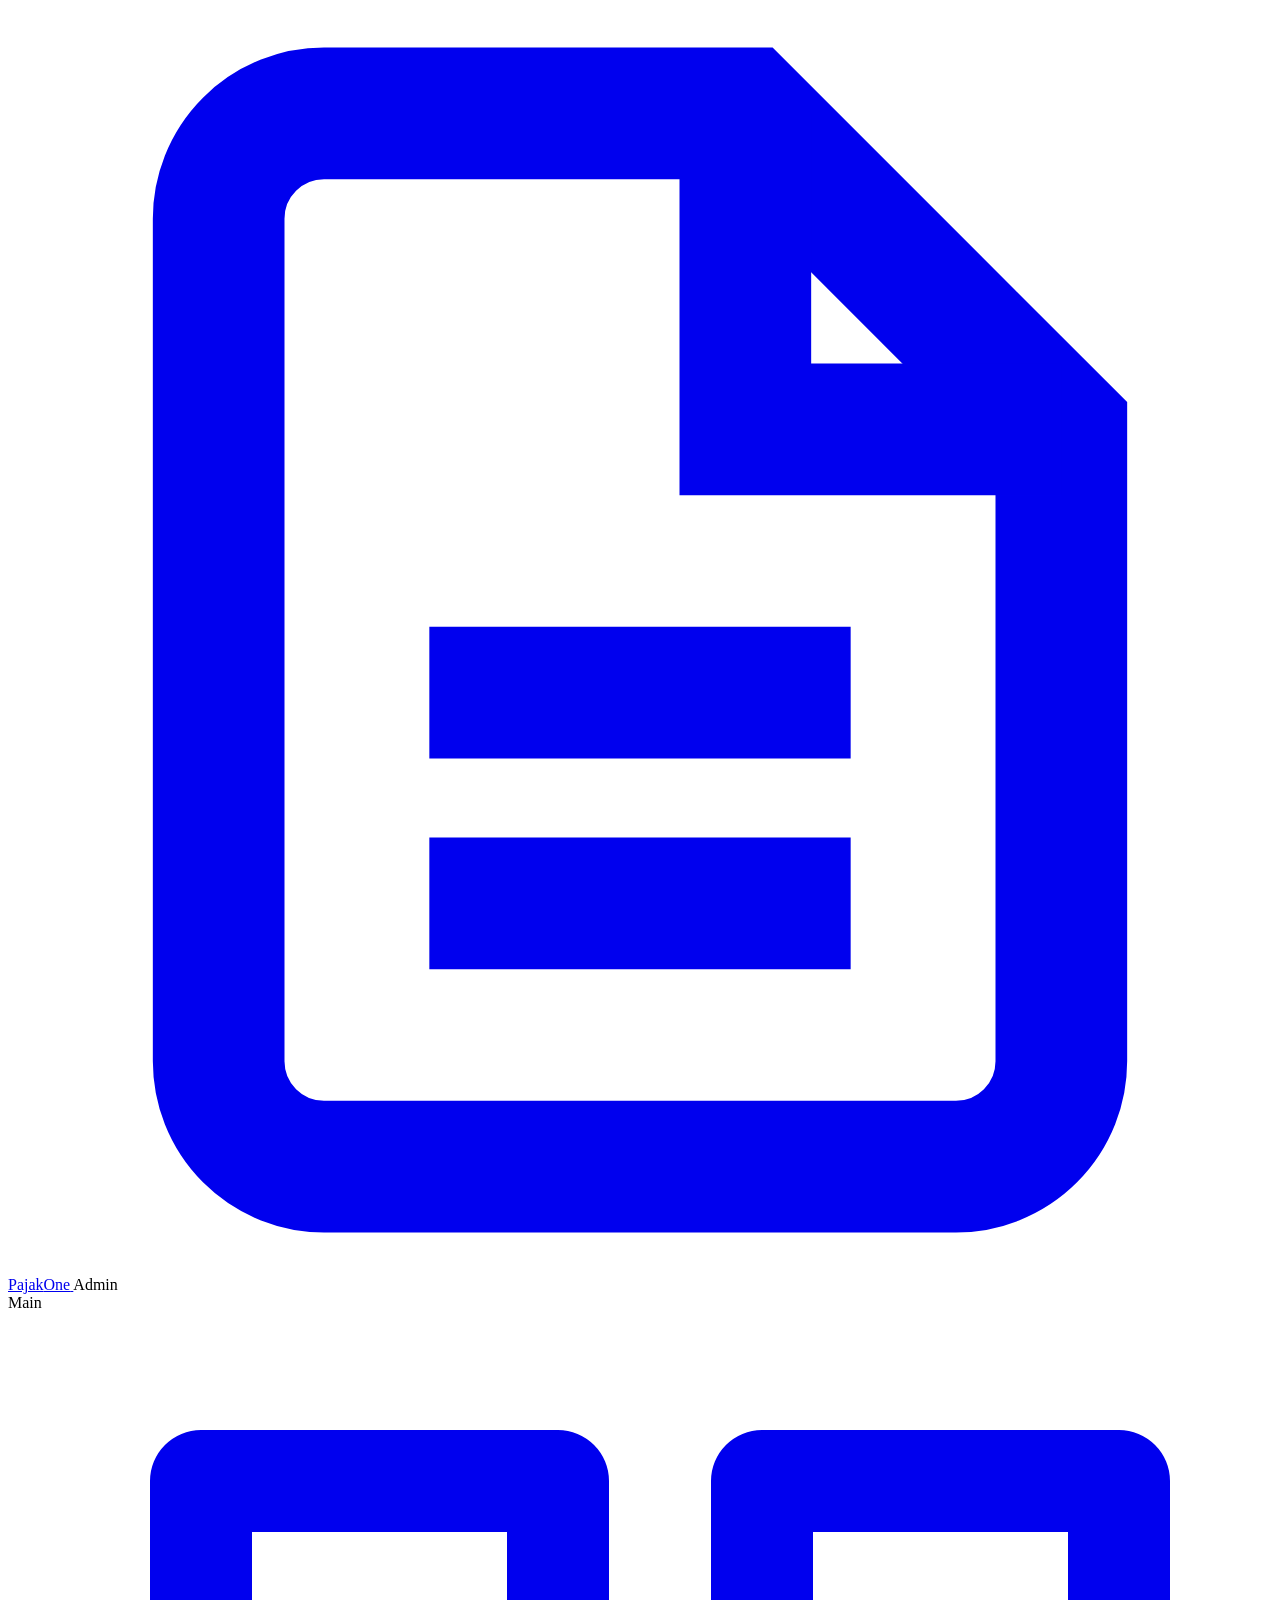
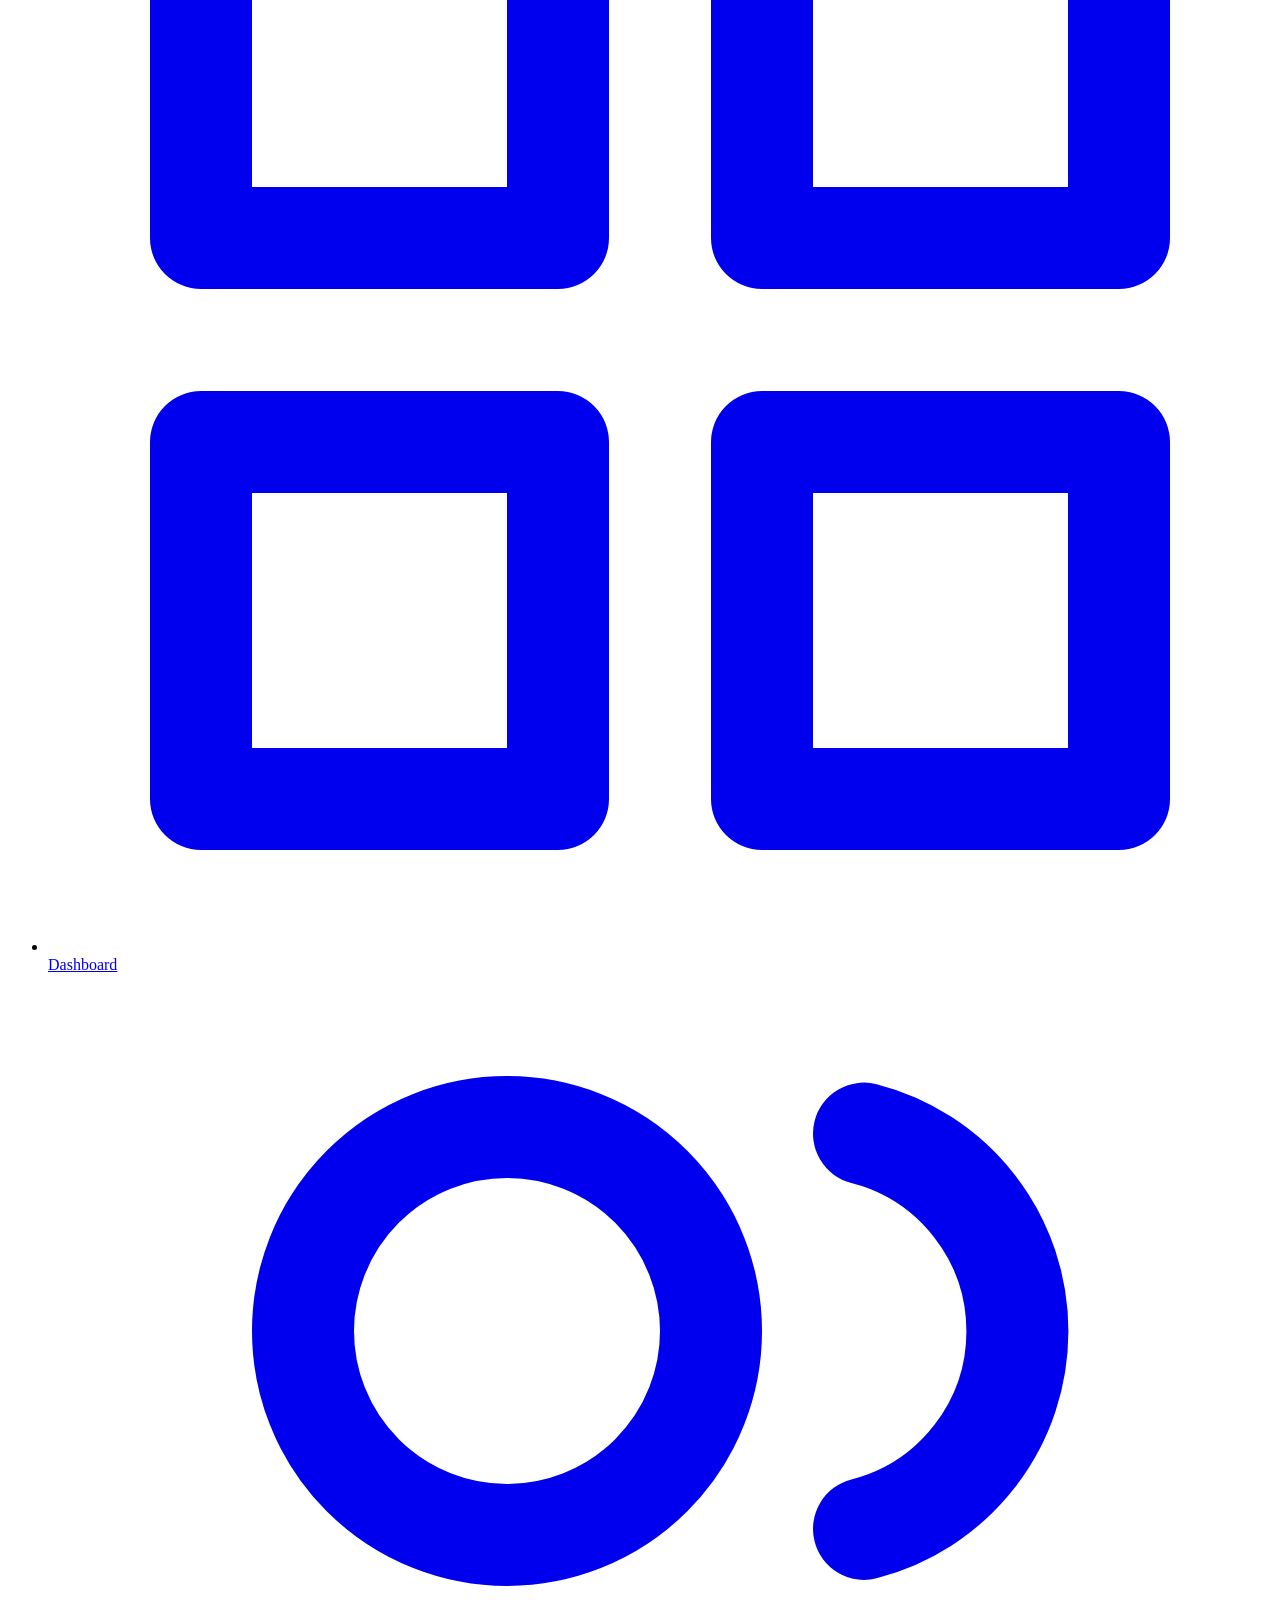
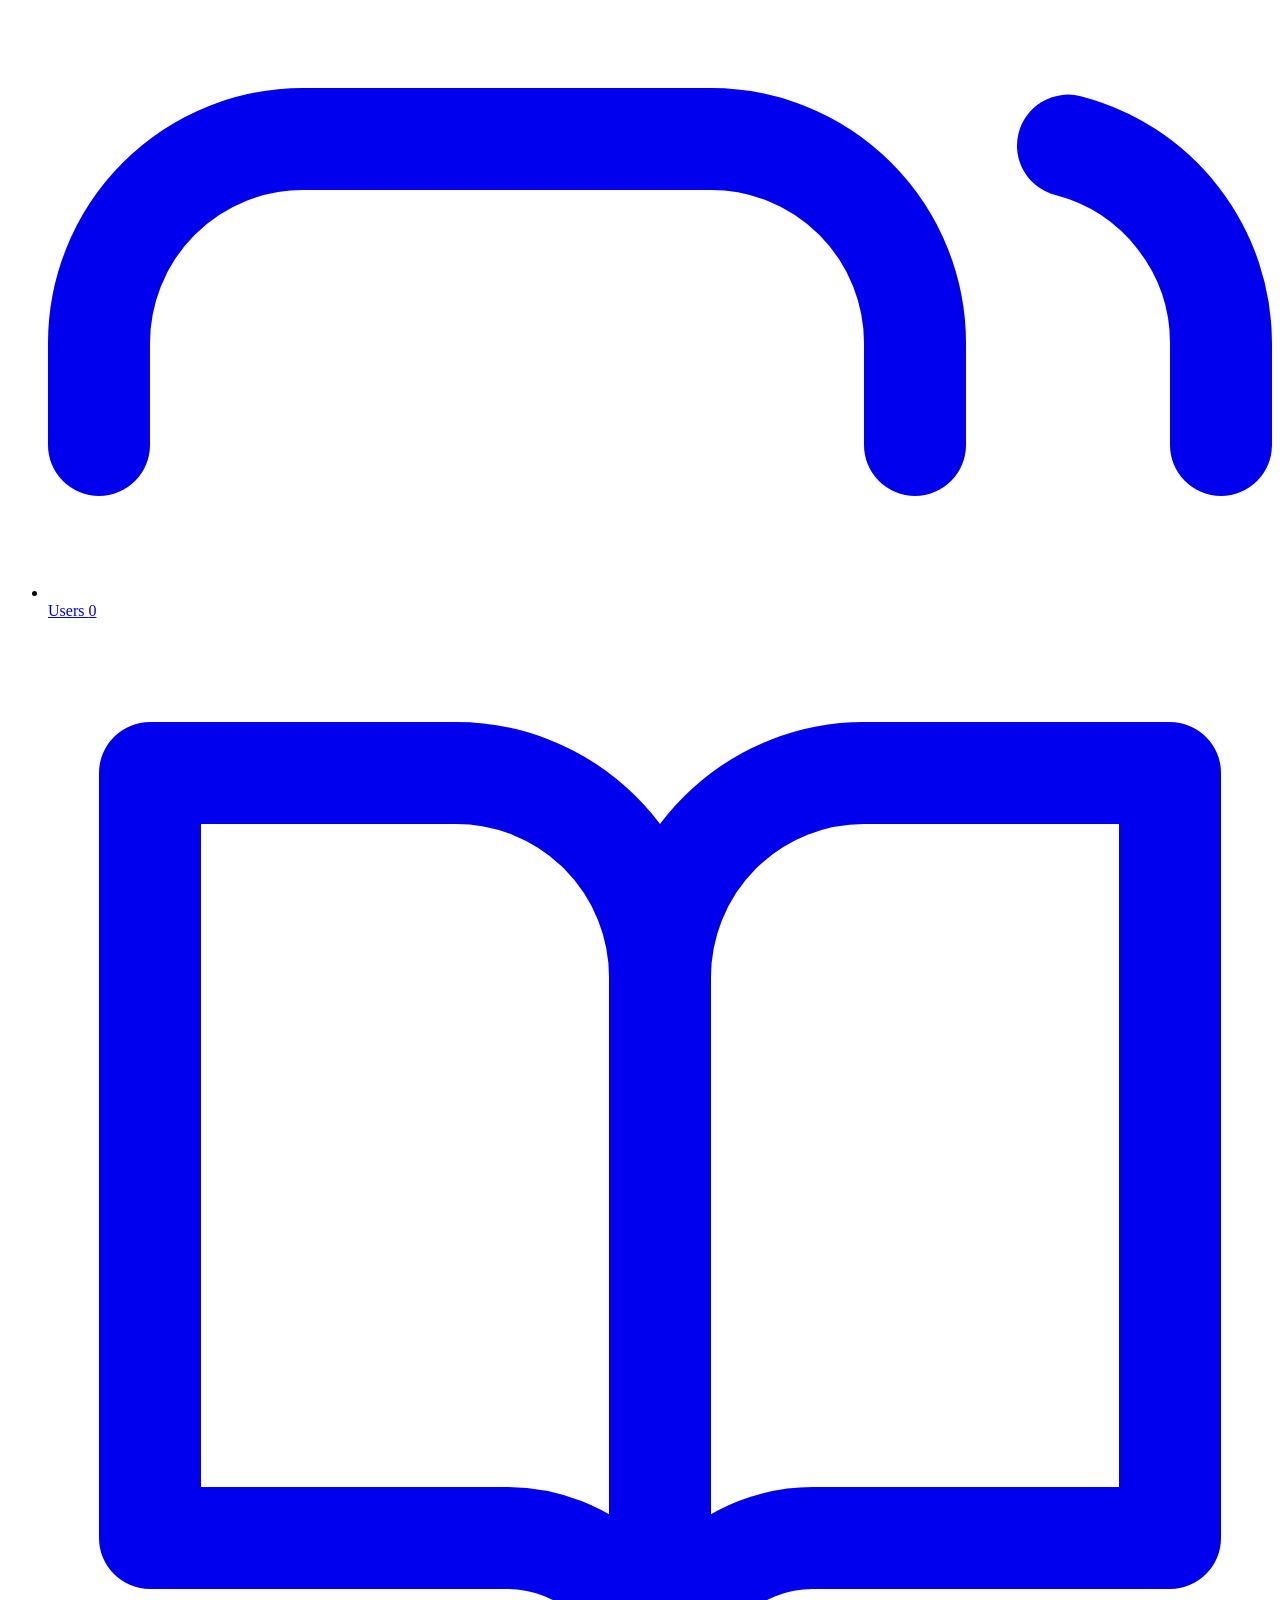
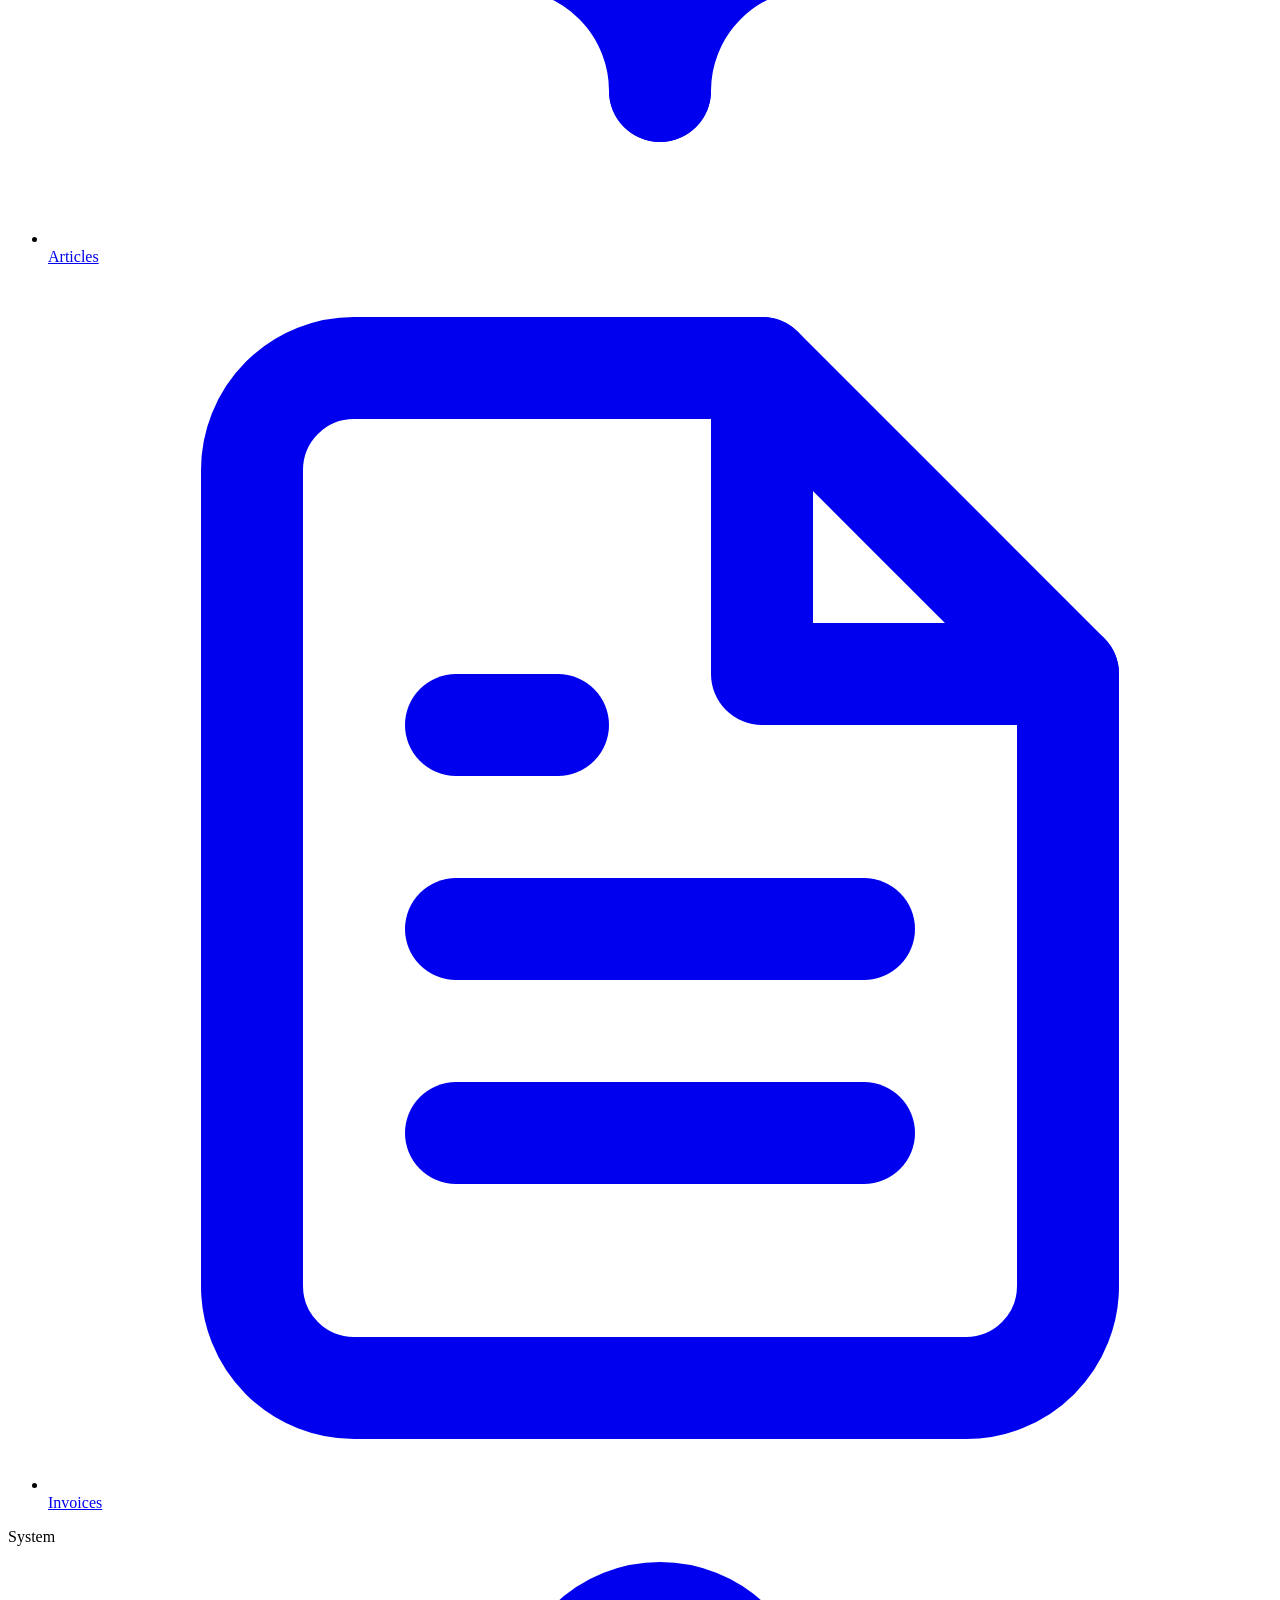
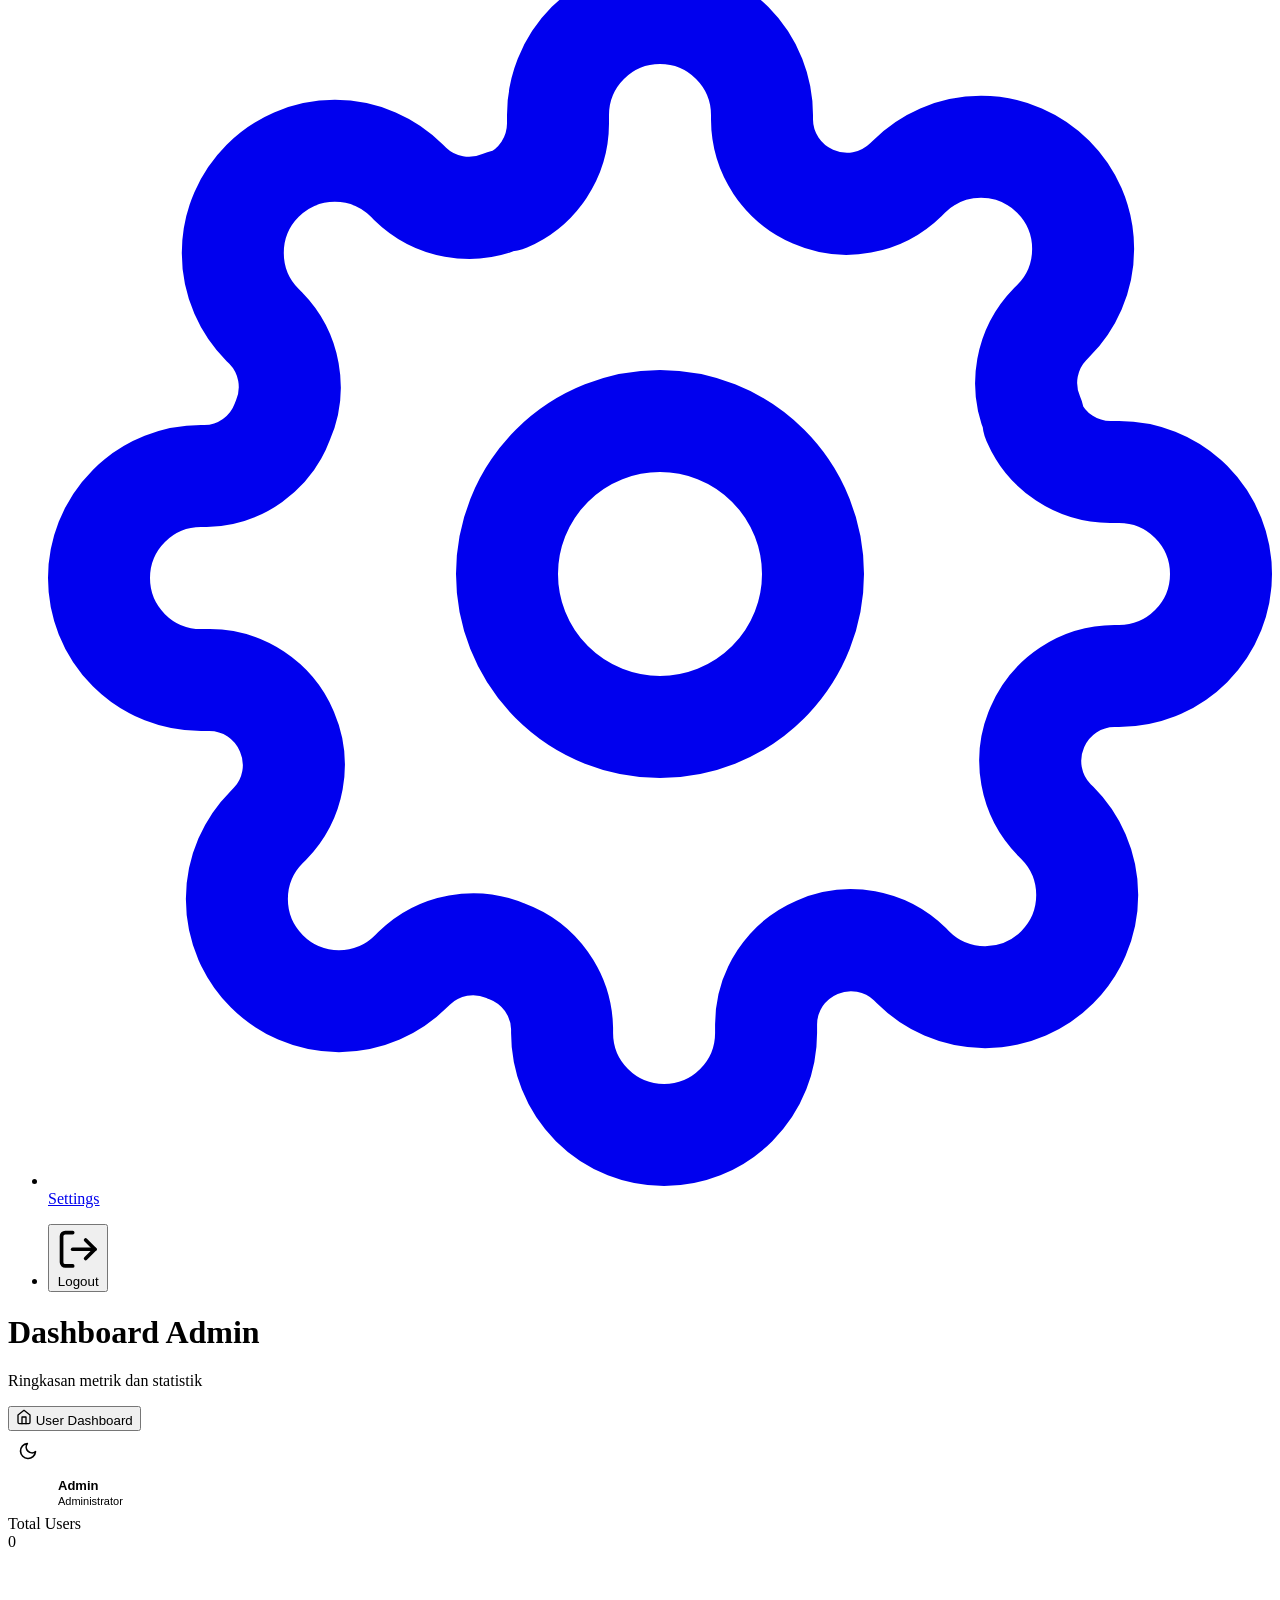
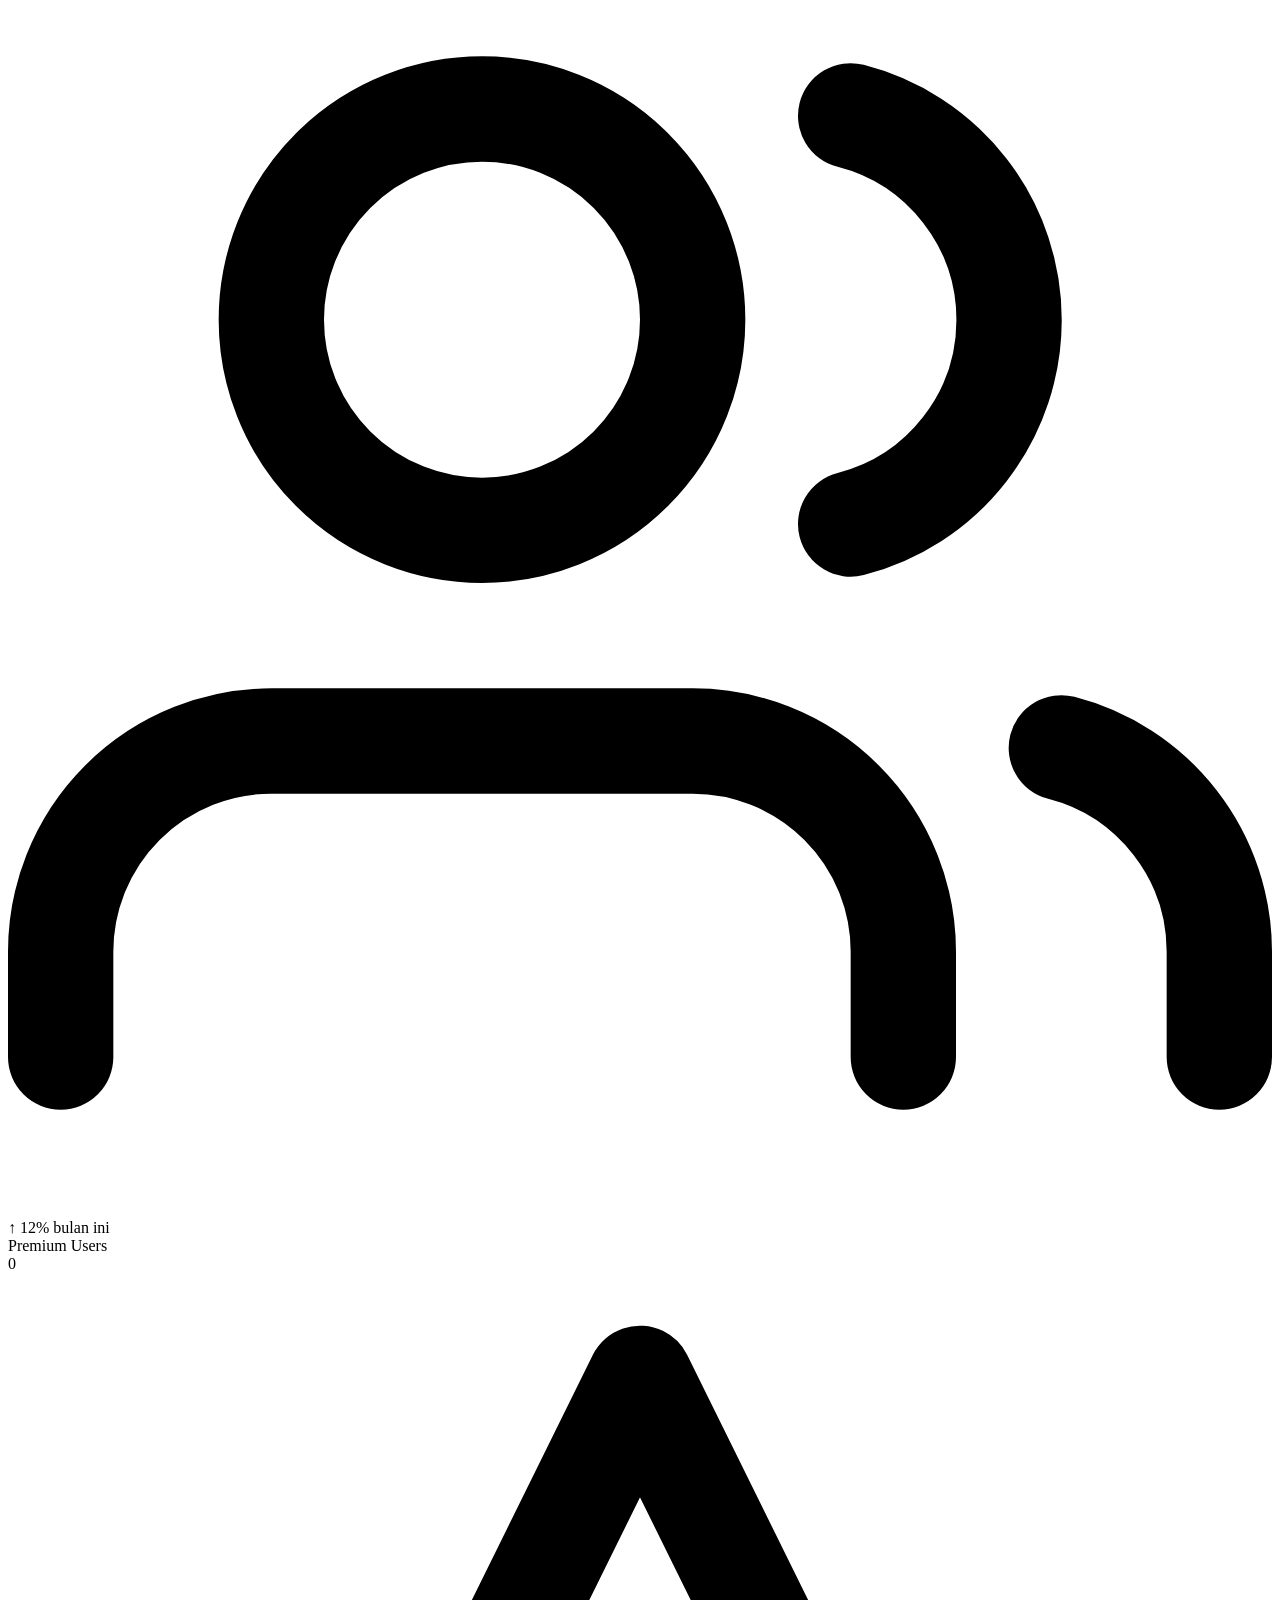
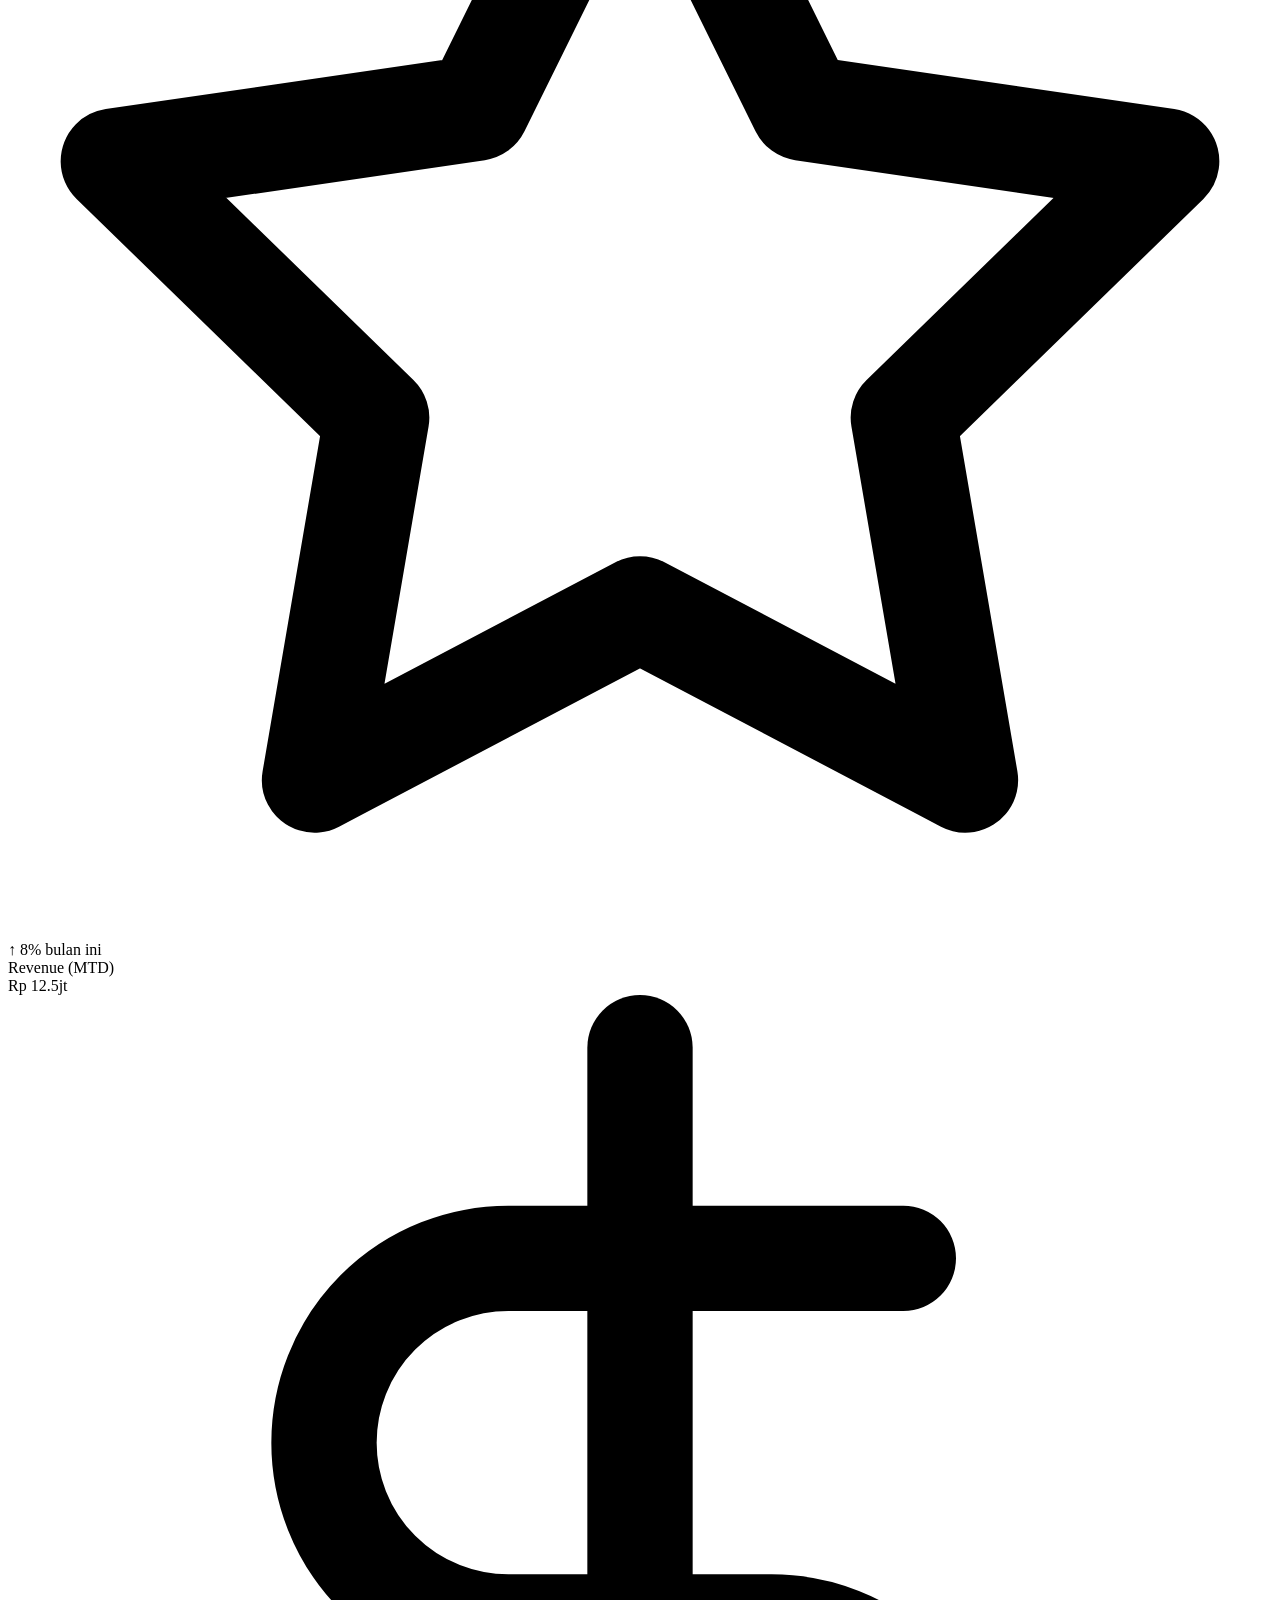
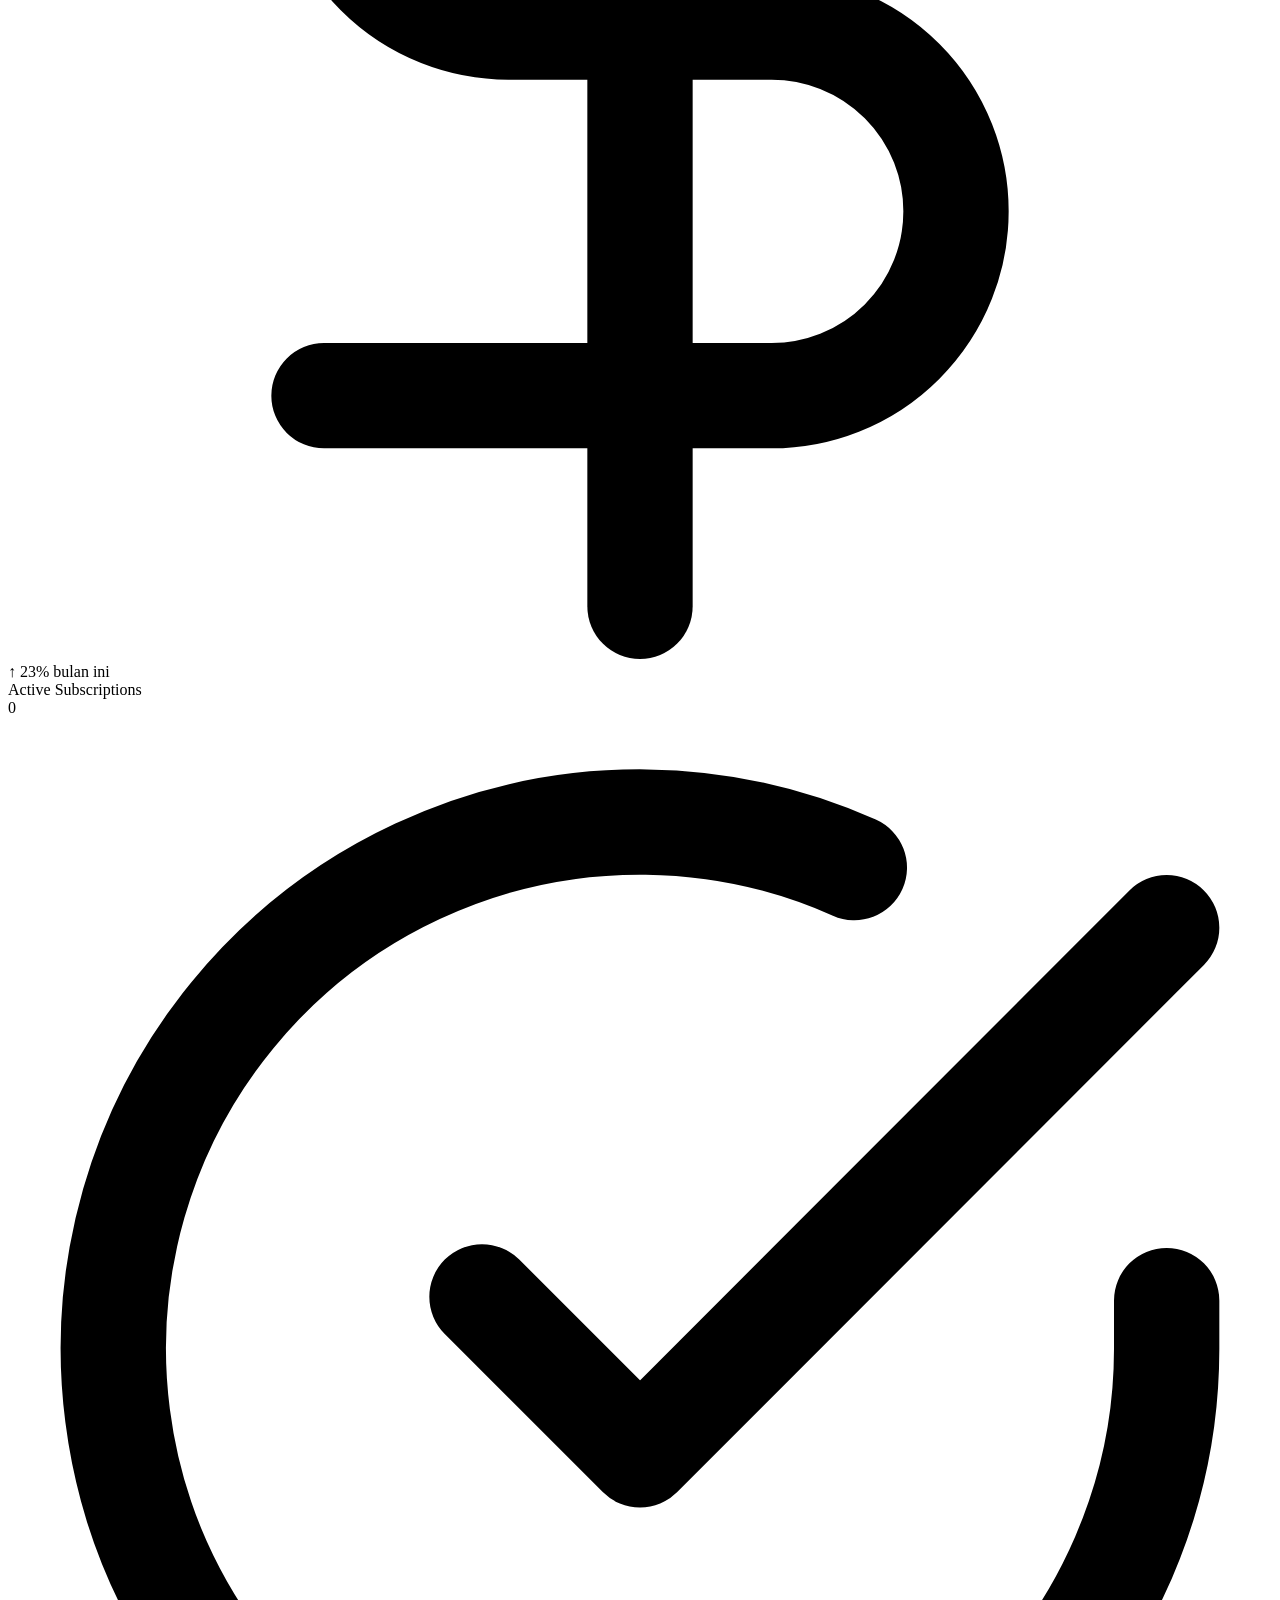
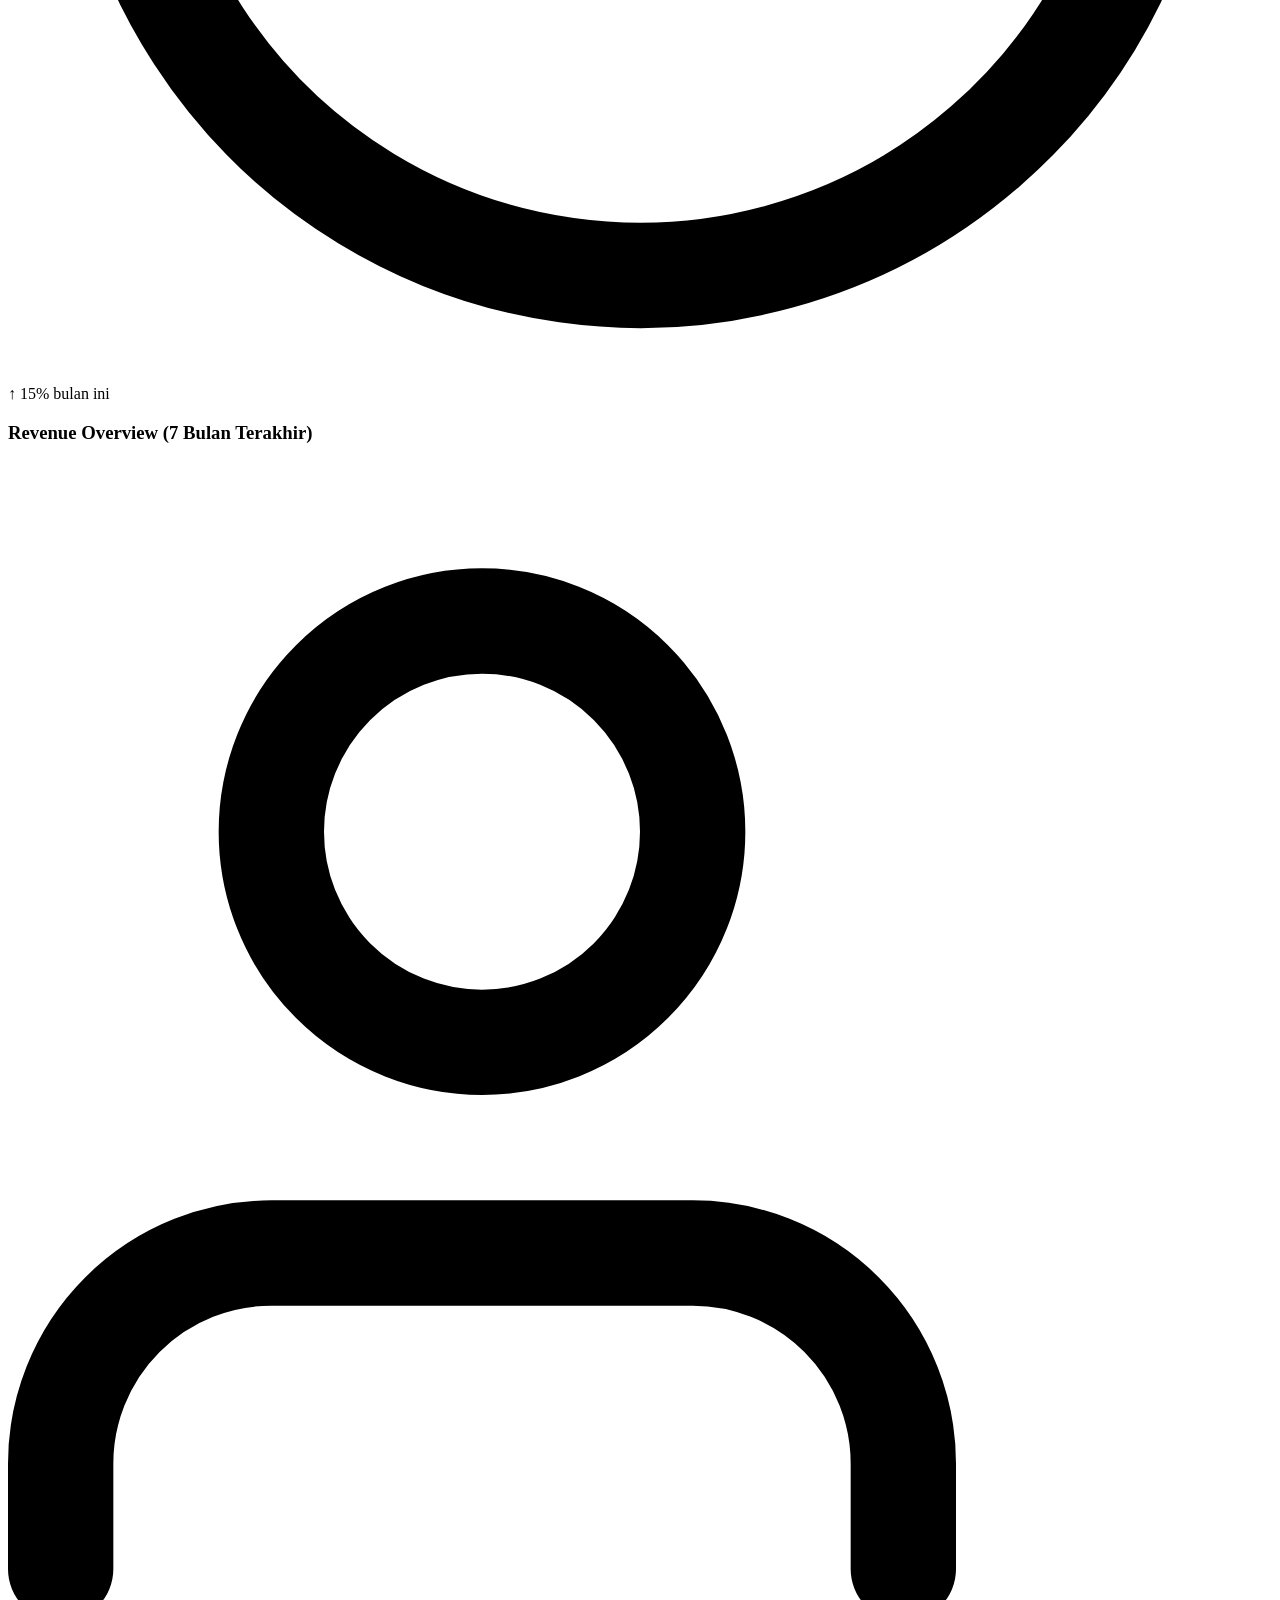
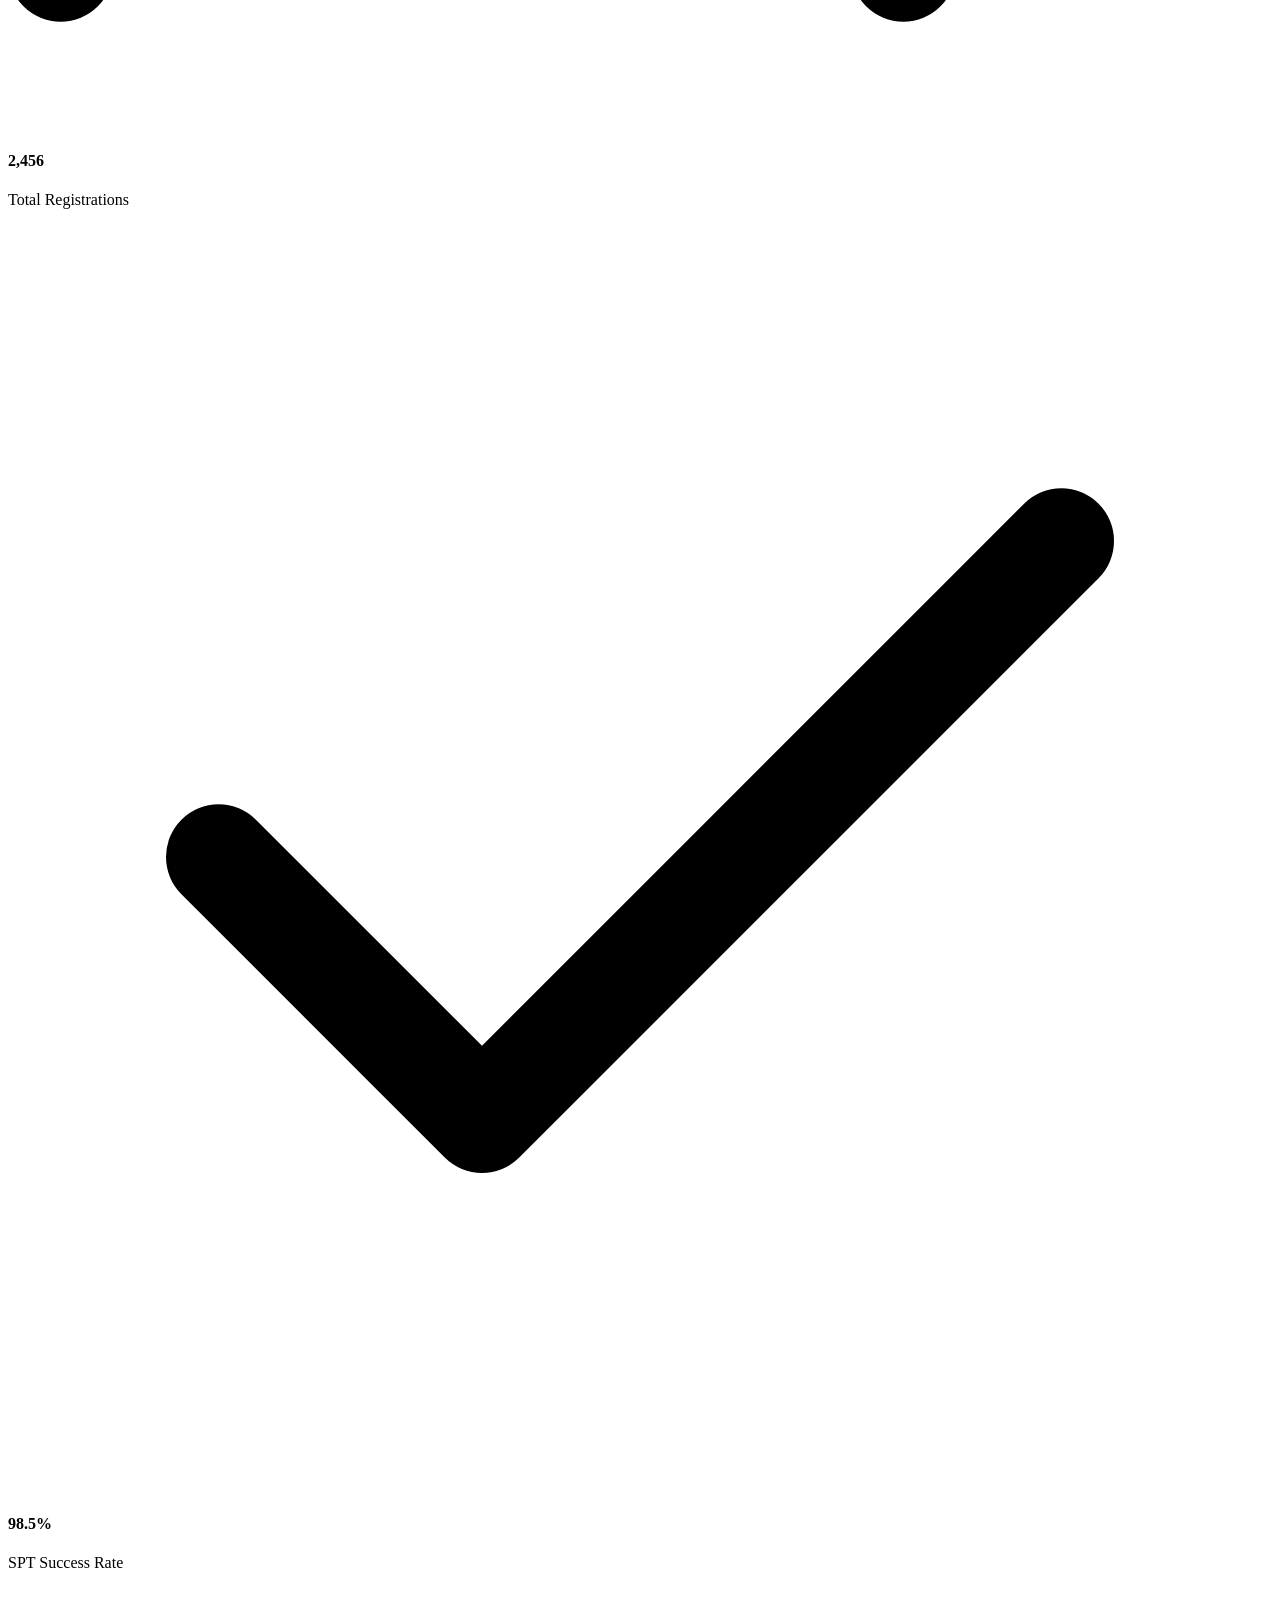
==== admin.html @ e8d70c7a "Add files via upload" ====
<!DOCTYPE html>
<html lang="id" data-theme="light">
<head>
    <meta charset="UTF-8">
    <meta name="viewport" content="width=device-width, initial-scale=1.0">
    <title>Admin Panel — PajakOne</title>
    <meta name="robots" content="noindex, nofollow">
    <link rel="preconnect" href="https://fonts.googleapis.com">
    <link href="https://fonts.googleapis.com/css2?family=Inter:wght@400;500;600;700;800&display=swap" rel="stylesheet">
    <link rel="stylesheet" href="css/design-system.css">
    <link rel="stylesheet" href="css/admin.css">
</head>
<body>
    <div class="admin-app">
        <!-- Sidebar -->
        <aside class="admin-sidebar">
            <div class="admin-sidebar-header">
                <a href="index.html" class="logo">
                    <div class="logo-mark">
                        <svg viewBox="0 0 24 24" fill="none" stroke="currentColor" stroke-width="2.5">
                            <path d="M14 2H6a2 2 0 0 0-2 2v16a2 2 0 0 0 2 2h12a2 2 0 0 0 2-2V8z"/>
                            <polyline points="14 2 14 8 20 8"/>
                            <line x1="16" y1="13" x2="8" y2="13"/>
                            <line x1="16" y1="17" x2="8" y2="17"/>
                        </svg>
                    </div>
                    Pajak<span class="text-gradient">One</span>
                </a>
                <span class="admin-badge">Admin</span>
            </div>

            <nav class="admin-nav">
                <div class="admin-section-label">Main</div>
                <ul class="admin-menu">
                    <li>
                        <a href="#" data-page="overview" class="active">
                            <svg viewBox="0 0 24 24" fill="none" stroke="currentColor" stroke-width="2" stroke-linecap="round" stroke-linejoin="round">
                                <rect x="3" y="3" width="7" height="7"/>
                                <rect x="14" y="3" width="7" height="7"/>
                                <rect x="14" y="14" width="7" height="7"/>
                                <rect x="3" y="14" width="7" height="7"/>
                            </svg>
                            Dashboard
                        </a>
                    </li>
                    <li>
                        <a href="#" data-page="users">
                            <svg viewBox="0 0 24 24" fill="none" stroke="currentColor" stroke-width="2" stroke-linecap="round" stroke-linejoin="round">
                                <path d="M17 21v-2a4 4 0 0 0-4-4H5a4 4 0 0 0-4 4v2"/>
                                <circle cx="9" cy="7" r="4"/>
                                <path d="M23 21v-2a4 4 0 0 0-3-3.87"/>
                                <path d="M16 3.13a4 4 0 0 1 0 7.75"/>
                            </svg>
                            Users
                            <span class="badge" id="usersCount">0</span>
                        </a>
                    </li>
                    <li>
                        <a href="#" data-page="articles">
                            <svg viewBox="0 0 24 24" fill="none" stroke="currentColor" stroke-width="2" stroke-linecap="round" stroke-linejoin="round">
                                <path d="M2 3h6a4 4 0 0 1 4 4v14a3 3 0 0 0-3-3H2z"/>
                                <path d="M22 3h-6a4 4 0 0 0-4 4v14a3 3 0 0 1 3-3h7z"/>
                            </svg>
                            Articles
                        </a>
                    </li>
                    <li>
                        <a href="#" data-page="invoices">
                            <svg viewBox="0 0 24 24" fill="none" stroke="currentColor" stroke-width="2" stroke-linecap="round" stroke-linejoin="round">
                                <path d="M14 2H6a2 2 0 0 0-2 2v16a2 2 0 0 0 2 2h12a2 2 0 0 0 2-2V8z"/>
                                <polyline points="14 2 14 8 20 8"/>
                                <line x1="16" y1="13" x2="8" y2="13"/>
                                <line x1="16" y1="17" x2="8" y2="17"/>
                                <polyline points="10 9 9 9 8 9"/>
                            </svg>
                            Invoices
                        </a>
                    </li>
                </ul>

                <div class="admin-section-label">System</div>
                <ul class="admin-menu">
                    <li>
                        <a href="#" data-page="settings">
                            <svg viewBox="0 0 24 24" fill="none" stroke="currentColor" stroke-width="2" stroke-linecap="round" stroke-linejoin="round">
                                <circle cx="12" cy="12" r="3"/>
                                <path d="M19.4 15a1.65 1.65 0 0 0 .33 1.82l.06.06a2 2 0 0 1 0 2.83 2 2 0 0 1-2.83 0l-.06-.06a1.65 1.65 0 0 0-1.82-.33 1.65 1.65 0 0 0-1 1.51V21a2 2 0 0 1-2 2 2 2 0 0 1-2-2v-.09A1.65 1.65 0 0 0 9 19.4a1.65 1.65 0 0 0-1.82.33l-.06.06a2 2 0 0 1-2.83 0 2 2 0 0 1 0-2.83l.06-.06a1.65 1.65 0 0 0 .33-1.82 1.65 1.65 0 0 0-1.51-1H3a2 2 0 0 1-2-2 2 2 0 0 1 2-2h.09A1.65 1.65 0 0 0 4.6 9a1.65 1.65 0 0 0-.33-1.82l-.06-.06a2 2 0 0 1 0-2.83 2 2 0 0 1 2.83 0l.06.06a1.65 1.65 0 0 0 1.82.33H9a1.65 1.65 0 0 0 1-1.51V3a2 2 0 0 1 2-2 2 2 0 0 1 2 2v.09a1.65 1.65 0 0 0 1 1.51 1.65 1.65 0 0 0 1.82-.33l.06-.06a2 2 0 0 1 2.83 0 2 2 0 0 1 0 2.83l-.06.06a1.65 1.65 0 0 0-.33 1.82V9a1.65 1.65 0 0 0 1.51 1H21a2 2 0 0 1 2 2 2 2 0 0 1-2 2h-.09a1.65 1.65 0 0 0-1.51 1z"/>
                            </svg>
                            Settings
                        </a>
                    </li>
                </ul>
            </nav>

            <div class="admin-sidebar-footer">
                <ul class="admin-menu">
                    <li>
                        <button id="adminLogoutBtn">
                            <svg viewBox="0 0 24 24" fill="none" stroke="currentColor" stroke-width="2" stroke-linecap="round" stroke-linejoin="round">
                                <path d="M9 21H5a2 2 0 0 1-2-2V5a2 2 0 0 1 2-2h4"/>
                                <polyline points="16 17 21 12 16 7"/>
                                <line x1="21" y1="12" x2="9" y2="12"/>
                            </svg>
                            Logout
                        </button>
                    </li>
                </ul>
            </div>
        </aside>

        <!-- Main Content -->
        <main class="admin-main">
            <!-- Topbar -->
            <header class="admin-topbar">
                <div class="admin-topbar-left">
                    <div class="admin-topbar-title">
                        <h1 id="adminTopbarTitle">Dashboard Admin</h1>
                        <p id="adminTopbarSubtitle">Ringkasan metrik dan statistik</p>
                    </div>
                </div>

                <div class="admin-topbar-right">
                    <button class="btn btn-secondary btn-sm" id="backToDashboardBtn">
                        <svg width="16" height="16" viewBox="0 0 24 24" fill="none" stroke="currentColor" stroke-width="2" stroke-linecap="round" stroke-linejoin="round">
                            <path d="M3 9l9-7 9 7v11a2 2 0 0 1-2 2H5a2 2 0 0 1-2-2z"/>
                            <polyline points="9 22 9 12 15 12 15 22"/>
                        </svg>
                        User Dashboard
                    </button>

                    <button class="theme-toggle" id="adminThemeToggle" aria-label="Toggle theme" style="width: 40px; height: 40px; border-radius: 6px; display: flex; align-items: center; justify-content: center; color: var(--text-secondary); border: 1px solid var(--border-default); background: var(--bg-elevated);">
                        <svg class="icon-moon" width="20" height="20" viewBox="0 0 24 24" fill="none" stroke="currentColor" stroke-width="2" stroke-linecap="round" stroke-linejoin="round">
                            <path d="M21 12.79A9 9 0 1 1 11.21 3 7 7 0 0 0 21 12.79z"/>
                        </svg>
                        <svg class="icon-sun" width="20" height="20" viewBox="0 0 24 24" fill="none" stroke="currentColor" stroke-width="2" stroke-linecap="round" stroke-linejoin="round" style="display: none;">
                            <circle cx="12" cy="12" r="5"/>
                            <line x1="12" y1="1" x2="12" y2="3"/>
                            <line x1="12" y1="21" x2="12" y2="23"/>
                            <line x1="4.22" y1="4.22" x2="5.64" y2="5.64"/>
                            <line x1="18.36" y1="18.36" x2="19.78" y2="19.78"/>
                            <line x1="1" y1="12" x2="3" y2="12"/>
                            <line x1="21" y1="12" x2="23" y2="12"/>
                            <line x1="4.22" y1="19.78" x2="5.64" y2="18.36"/>
                            <line x1="18.36" y1="5.64" x2="19.78" y2="4.22"/>
                        </svg>
                    </button>

                    <div style="position: relative;">
                        <button class="user-menu-btn" id="adminUserMenuBtn" style="display: flex; align-items: center; gap: 12px; padding: 6px 12px 6px 6px; border-radius: 999px; border: 1px solid var(--border-default); background: var(--bg-elevated); cursor: pointer;">
                            <div class="user-menu-avatar" style="width: 32px; height: 32px; border-radius: 50%; background: var(--brand-600); color: white; display: flex; align-items: center; justify-content: center; font-weight: 600; font-size: 14px;">A</div>
                            <div class="user-menu-info" style="text-align: left;">
                                <strong style="display: block; font-size: 13px; font-weight: 600; color: var(--text-primary);">Admin</strong>
                                <span style="font-size: 11px; color: var(--text-tertiary); text-transform: capitalize;">administrator</span>
                            </div>
                        </button>

                        <div class="user-dropdown" id="adminUserDropdown" style="position: absolute; top: calc(100% + 8px); right: 0; background: var(--bg-elevated); border: 1px solid var(--border-default); border-radius: 10px; box-shadow: var(--shadow-lg); min-width: 220px; padding: 8px; opacity: 0; visibility: hidden; transform: translateY(-8px); transition: all 0.25s; z-index: 200;">
                            <div class="user-dropdown-header" style="padding: 12px; border-bottom: 1px solid var(--border-subtle); margin-bottom: 8px;">
                                <strong style="display: block; font-size: 14px; color: var(--text-primary); margin-bottom: 2px;">Administrator</strong>
                                <span style="font-size: 12px; color: var(--text-tertiary);">admin@pajakone.id</span>
                            </div>
                            <button id="adminLogoutBtn2" style="display: flex; align-items: center; gap: 12px; width: 100%; padding: 10px 12px; border-radius: 6px; font-size: 14px; color: var(--danger-500); border: none; background: none; cursor: pointer; font-family: inherit; text-align: left;">
                                <svg viewBox="0 0 24 24" fill="none" stroke="currentColor" stroke-width="2" stroke-linecap="round" stroke-linejoin="round" style="width: 18px; height: 18px;">
                                    <path d="M9 21H5a2 2 0 0 1-2-2V5a2 2 0 0 1 2-2h4"/>
                                    <polyline points="16 17 21 12 16 7"/>
                                    <line x1="21" y1="12" x2="9" y2="12"/>
                                </svg>
                                Logout
                            </button>
                        </div>
                    </div>
                </div>
            </header>

            <!-- Content -->
            <div class="admin-content">

                <!-- OVERVIEW PAGE -->
                <div class="admin-page active" id="admin-page-overview">
                    <div class="admin-stats-grid">
                        <div class="admin-stat-card">
                            <div class="admin-stat-header">
                                <div>
                                    <div class="admin-stat-label">Total Users</div>
                                    <div class="admin-stat-value" id="statTotalUsers">0</div>
                                </div>
                                <div class="admin-stat-icon blue">
                                    <svg viewBox="0 0 24 24" fill="none" stroke="currentColor" stroke-width="2" stroke-linecap="round" stroke-linejoin="round">
                                        <path d="M17 21v-2a4 4 0 0 0-4-4H5a4 4 0 0 0-4 4v2"/>
                                        <circle cx="9" cy="7" r="4"/>
                                        <path d="M23 21v-2a4 4 0 0 0-3-3.87"/>
                                        <path d="M16 3.13a4 4 0 0 1 0 7.75"/>
                                    </svg>
                                </div>
                            </div>
                            <div class="admin-stat-change up">↑ 12% bulan ini</div>
                        </div>

                        <div class="admin-stat-card">
                            <div class="admin-stat-header">
                                <div>
                                    <div class="admin-stat-label">Premium Users</div>
                                    <div class="admin-stat-value" id="statPremiumUsers">0</div>
                                </div>
                                <div class="admin-stat-icon purple">
                                    <svg viewBox="0 0 24 24" fill="none" stroke="currentColor" stroke-width="2" stroke-linecap="round" stroke-linejoin="round">
                                        <path d="M12 2l3.09 6.26L22 9.27l-5 4.87 1.18 6.88L12 17.77l-6.18 3.25L7 14.14 2 9.27l6.91-1.01L12 2z"/>
                                    </svg>
                                </div>
                            </div>
                            <div class="admin-stat-change up">↑ 8% bulan ini</div>
                        </div>

                        <div class="admin-stat-card">
                            <div class="admin-stat-header">
                                <div>
                                    <div class="admin-stat-label">Revenue (MTD)</div>
                                    <div class="admin-stat-value">Rp 12.5jt</div>
                                </div>
                                <div class="admin-stat-icon green">
                                    <svg viewBox="0 0 24 24" fill="none" stroke="currentColor" stroke-width="2" stroke-linecap="round" stroke-linejoin="round">
                                        <line x1="12" y1="1" x2="12" y2="23"/>
                                        <path d="M17 5H9.5a3.5 3.5 0 0 0 0 7h5a3.5 3.5 0 0 1 0 7H6"/>
                                    </svg>
                                </div>
                            </div>
                            <div class="admin-stat-change up">↑ 23% bulan ini</div>
                        </div>

                        <div class="admin-stat-card">
                            <div class="admin-stat-header">
                                <div>
                                    <div class="admin-stat-label">Active Subscriptions</div>
                                    <div class="admin-stat-value" id="statActiveSubs">0</div>
                                </div>
                                <div class="admin-stat-icon orange">
                                    <svg viewBox="0 0 24 24" fill="none" stroke="currentColor" stroke-width="2" stroke-linecap="round" stroke-linejoin="round">
                                        <path d="M22 11.08V12a10 10 0 1 1-5.93-9.14"/>
                                        <polyline points="22 4 12 14.01 9 11.01"/>
                                    </svg>
                                </div>
                            </div>
                            <div class="admin-stat-change up">↑ 15% bulan ini</div>
                        </div>
                    </div>

                    <div class="admin-card">
                        <div class="admin-card-header">
                            <h3>Revenue Overview (7 Bulan Terakhir)</h3>
                        </div>
                        <div class="chart-container" id="revenueChart"></div>
                    </div>

                    <div class="quick-stats">
                        <div class="quick-stat">
                            <div class="quick-stat-icon" style="background: var(--brand-50); color: var(--brand-600);">
                                <svg viewBox="0 0 24 24" fill="none" stroke="currentColor" stroke-width="2" stroke-linecap="round" stroke-linejoin="round">
                                    <path d="M17 21v-2a4 4 0 0 0-4-4H5a4 4 0 0 0-4 4v2"/>
                                    <circle cx="9" cy="7" r="4"/>
                                </svg>
                            </div>
                            <div class="quick-stat-content">
                                <h4>2,456</h4>
                                <p>Total Registrations</p>
                            </div>
                        </div>
                        <div class="quick-stat">
                            <div class="quick-stat-icon" style="background: var(--success-50); color: var(--success-500);">
                                <svg viewBox="0 0 24 24" fill="none" stroke="currentColor" stroke-width="2" stroke-linecap="round" stroke-linejoin="round">
                                    <polyline points="20 6 9 17 4 12"/>
                                </svg>
                            </div>
                            <div class="quick-stat-content">
                                <h4>98.5%</h4>
                                <p>SPT Success Rate</p>
                            </div>
                        </div>
                        <div class="quick-stat">
                            <div class="quick-stat-icon" style="background: var(--warning-50); color: var(--warning-500);">
                                <svg viewBox="0 0 24 24" fill="none" stroke="currentColor" stroke-width="2" stroke-linecap="round" stroke-linejoin="round">
                                    <circle cx="12" cy="12" r="10"/>
                                    <polyline points="12 6 12 12 16 14"/>
                                </svg>
                            </div>
                            <div class="quick-stat-content">
                                <h4>2.1 jam</h4>
                                <p>Avg Response Time</p>
                            </div>
                        </div>
                        <div class="quick-stat">
                            <div class="quick-stat-icon" style="background: var(--danger-50); color: var(--danger-500);">
                                <svg viewBox="0 0 24 24" fill="none" stroke="currentColor" stroke-width="2" stroke-linecap="round" stroke-linejoin="round">
                                    <path d="M10.29 3.86L1.82 18a2 2 0 0 0 1.71 3h16.94a2 2 0 0 0 1.71-3L13.71 3.86a2 2 0 0 0-3.42 0z"/>
                                    <line x1="12" y1="9" x2="12" y2="13"/>
                                    <line x1="12" y1="17" x2="12.01" y2="17"/>
                                </svg>
                            </div>
                            <div class="quick-stat-content">
                                <h4>3</h4>
                                <p>Open Issues</p>
                            </div>
                        </div>
                    </div>
                </div>

                <!-- USERS PAGE -->
                <div class="admin-page" id="admin-page-users">
                    <div class="admin-card">
                        <div class="admin-card-header">
                            <h3>Daftar Users</h3>
                            <div class="admin-card-actions">
                                <input type="text" class="admin-search" id="userSearch" placeholder="🔍 Cari user...">
                                <button class="btn btn-primary btn-sm" onclick="alert('Fitur tambah user akan segera tersedia!')">
                                    + Tambah User
                                </button>
                            </div>
                        </div>
                        <div class="admin-table-wrapper">
                            <table class="admin-table">
                                <thead>
                                    <tr>
                                        <th>User</th>
                                        <th>Role</th>
                                        <th>Business</th>
                                        <th>Status</th>
                                        <th>Joined</th>
                                        <th>Actions</th>
                                    </tr>
                                </thead>
                                <tbody id="usersTableBody"></tbody>
                            </table>
                        </div>
                    </div>
                </div>

                <!-- ARTICLES PAGE -->
                <div class="admin-page" id="admin-page-articles">
                    <div class="admin-card">
                        <div class="admin-card-header">
                            <h3>Manajemen Artikel</h3>
                            <div class="admin-card-actions">
                                <button class="btn btn-primary btn-sm" onclick="alert('Fitur tambah artikel akan segera tersedia!')">
                                    + Tambah Artikel
                                </button>
                            </div>
                        </div>
                        <div class="admin-table-wrapper">
                            <table class="admin-table">
                                <thead>
                                    <tr>
                                        <th>Judul</th>
                                        <th>Views</th>
                                        <th>Status</th>
                                        <th>Date</th>
                                        <th>Actions</th>
                                    </tr>
                                </thead>
                                <tbody id="articlesTableBody"></tbody>
                            </table>
                        </div>
                    </div>
                </div>

                <!-- INVOICES PAGE -->
                <div class="admin-page" id="admin-page-invoices">
                    <div class="admin-card">
                        <div class="admin-card-header">
                            <h3>Manajemen Invoice</h3>
                            <div class="admin-card-actions">
                                <input type="text" class="admin-search" placeholder="🔍 Cari invoice...">
                            </div>
                        </div>
                        <div class="admin-table-wrapper">
                            <table class="admin-table">
                                <thead>
                                    <tr>
                                        <th>Invoice ID</th>
                                        <th>User</th>
                                        <th>Amount</th>
                                        <th>Status</th>
                                        <th>Date</th>
                                        <th>Actions</th>
                                    </tr>
                                </thead>
                                <tbody id="invoicesTableBody"></tbody>
                            </table>
                        </div>
                    </div>
                </div>

                <!-- SETTINGS PAGE -->
                <div class="admin-page" id="admin-page-settings">
                    <div class="admin-card">
                        <div class="admin-card-header">
                            <h3>General Settings</h3>
                        </div>
                        <div style="padding: 24px;">
                            <div style="margin-bottom: 20px;">
                                <label style="display: block; font-weight: 600; font-size: 14px; margin-bottom: 8px;">Site Name</label>
                                <input type="text" class="form-input" value="PajakOne" style="width: 100%; padding: 12px 14px; background: var(--bg-primary); border: 1px solid var(--border-default); border-radius: 10px; font-size: 15px; color: var(--text-primary);">
                            </div>
                            <div style="margin-bottom: 20px;">
                                <label style="display: block; font-weight: 600; font-size: 14px; margin-bottom: 8px;">Support Email</label>
                                <input type="email" class="form-input" value="support@pajakone.id" style="width: 100%; padding: 12px 14px; background: var(--bg-primary); border: 1px solid var(--border-default); border-radius: 10px; font-size: 15px; color: var(--text-primary);">
                            </div>
                            <div style="margin-bottom: 20px;">
                                <label style="display: block; font-weight: 600; font-size: 14px; margin-bottom: 8px;">Maintenance Mode</label>
                                <button class="toggle-switch" style="position: relative; width: 44px; height: 24px; background: var(--bg-tertiary); border-radius: 999px; cursor: pointer; border: none;"></button>
                            </div>
                            <button class="btn btn-primary" onclick="alert('✅ Settings berhasil disimpan!')">Simpan Perubahan</button>
                        </div>
                    </div>

                    <div class="admin-card">
                        <div class="admin-card-header">
                            <h3 style="color: var(--danger-500);">Danger Zone</h3>
                        </div>
                        <div style="padding: 24px;">
                            <p style="margin-bottom: 16px; color: var(--text-secondary);">Tindakan di bawah ini tidak dapat dibatalkan.</p>
                            <button class="btn btn-danger" onclick="if(confirm('⚠️ PERINGATAN: Ini akan menghapus SEMUA data pengguna. Lanjutkan?')) alert('Data reset (simulasi)')">Reset All Data</button>
                        </div>
                    </div>
                </div>

            </div>
        </main>
    </div>

    <!-- Edit User Modal -->
    <div class="admin-modal-overlay" id="editUserModal">
        <div class="admin-modal">
            <div class="admin-modal-header">
                <h3>Edit User</h3>
                <button class="admin-modal-close">
                    <svg width="18" height="18" viewBox="0 0 24 24" fill="none" stroke="currentColor" stroke-width="2" stroke-linecap="round" stroke-linejoin="round">
                        <line x1="18" y1="6" x2="6" y2="18"/>
                        <line x1="6" y1="6" x2="18" y2="18"/>
                    </svg>
                </button>
            </div>
            <div class="admin-modal-body">
                <div style="margin-bottom: 16px;">
                    <label style="display: block; font-weight: 600; font-size: 14px; margin-bottom: 8px;">Nama</label>
                    <input type="text" id="editUserName" class="form-input" style="width: 100%; padding: 12px 14px; background: var(--bg-primary); border: 1px solid var(--border-default); border-radius: 10px; font-size: 15px; color: var(--text-primary);">
                </div>
                <div style="margin-bottom: 16px;">
                    <label style="display: block; font-weight: 600; font-size: 14px; margin-bottom: 8px;">Email</label>
                    <input type="email" id="editUserEmail" class="form-input" style="width: 100%; padding: 12px 14px; background: var(--bg-primary); border: 1px solid var(--border-default); border-radius: 10px; font-size: 15px; color: var(--text-primary);">
                </div>
                <div style="margin-bottom: 16px;">
                    <label style="display: block; font-weight: 600; font-size: 14px; margin-bottom: 8px;">Role</label>
                    <select id="editUserRole" class="form-input" style="width: 100%; padding: 12px 14px; background: var(--bg-primary); border: 1px solid var(--border-default); border-radius: 10px; font-size: 15px; color: var(--text-primary);">
                        <option value="free">Free</option>
                        <option value="starter">Starter</option>
                        <option value="premium">Premium</option>
                        <option value="enterprise">Enterprise</option>
                        <option value="admin">Admin</option>
                    </select>
                </div>
            </div>
            <div class="admin-modal-footer">
                <button class="btn btn-secondary" onclick="document.getElementById('editUserModal').classList.remove('active')">Batal</button>
                <button class="btn btn-primary" onclick="AdminManager.saveUser()">Simpan</button>
            </div>
        </div>
    </div>

    <!-- Scripts -->
    <script src="js/session.js"></script>
    <script src="js/admin.js"></script>
</body>
</html>
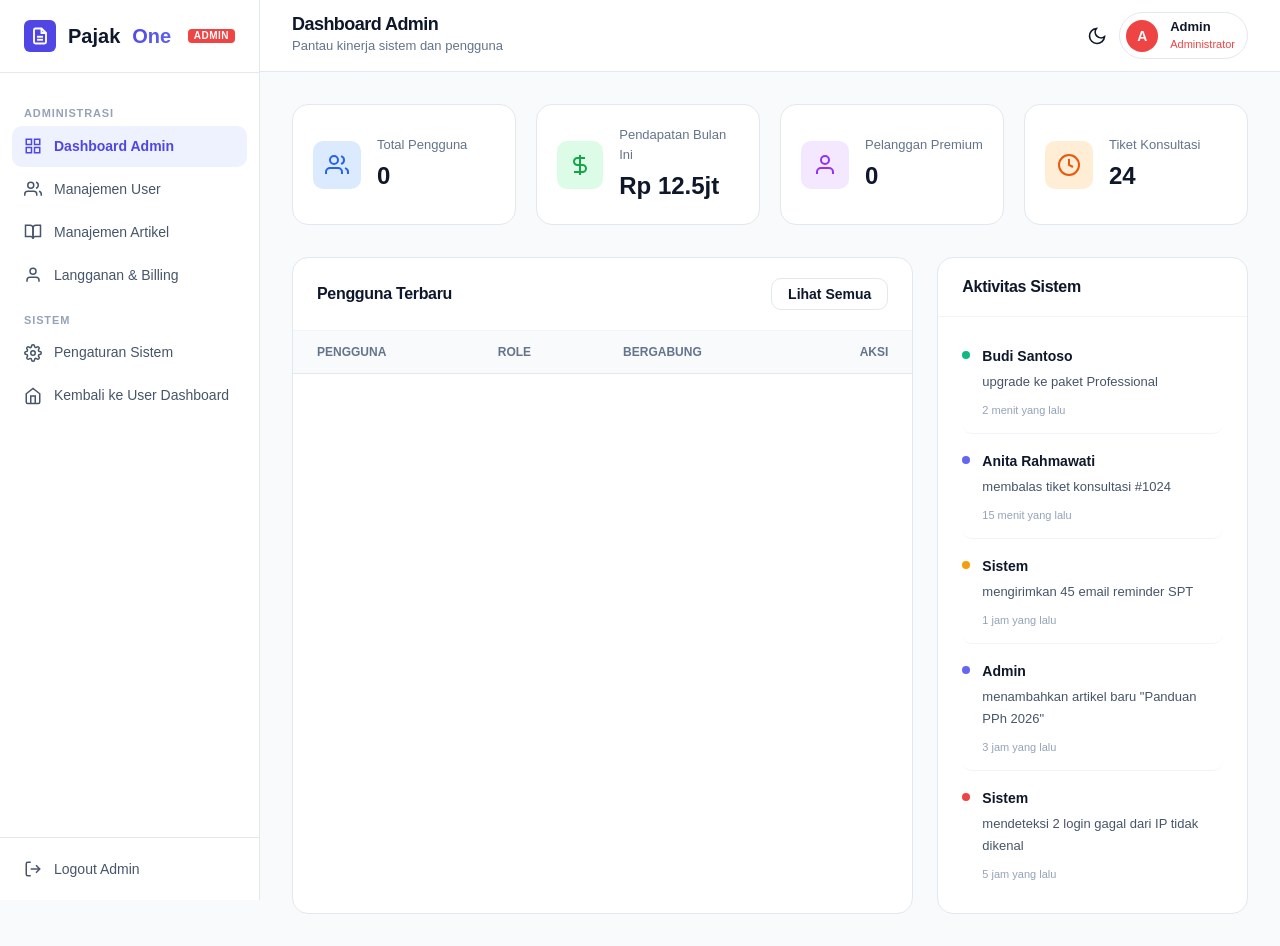
==== commit 41a5008f: "Add files via upload" ====
--- a/admin.html
+++ b/admin.html
@@ -3,18 +3,155 @@
 <head>
     <meta charset="UTF-8">
     <meta name="viewport" content="width=device-width, initial-scale=1.0">
-    <title>Admin Panel — PajakOne</title>
-    <meta name="robots" content="noindex, nofollow">
-    <link rel="preconnect" href="https://fonts.googleapis.com">
-    <link href="https://fonts.googleapis.com/css2?family=Inter:wght@400;500;600;700;800&display=swap" rel="stylesheet">
+    <title>Admin Panel - PajakOne</title>
+    
+    <!-- CSS Dependencies -->
     <link rel="stylesheet" href="css/design-system.css">
-    <link rel="stylesheet" href="css/admin.css">
+    <link rel="stylesheet" href="css/dashboard.css">
+    
+    <!-- Admin Specific Styles -->
+    <style>
+        .admin-stats-grid {
+            display: grid;
+            grid-template-columns: repeat(auto-fit, minmax(220px, 1fr));
+            gap: 20px;
+            margin-bottom: 32px;
+        }
+
+        .admin-stat-card {
+            background: var(--bg-elevated);
+            border: 1px solid var(--border-default);
+            border-radius: var(--radius-lg);
+            padding: 20px;
+            display: flex;
+            align-items: center;
+            gap: 16px;
+        }
+
+        .admin-stat-icon {
+            width: 48px; height: 48px;
+            border-radius: var(--radius-md);
+            display: flex; align-items: center; justify-content: center;
+        }
+        .admin-stat-icon.blue { background: #dbeafe; color: #2563eb; }
+        .admin-stat-icon.green { background: #dcfce7; color: #16a34a; }
+        .admin-stat-icon.purple { background: #f3e8ff; color: #9333ea; }
+        .admin-stat-icon.orange { background: #ffedd5; color: #ea580c; }
+        
+        [data-theme="dark"] .admin-stat-icon.blue { background: #1e3a8a; color: #60a5fa; }
+        [data-theme="dark"] .admin-stat-icon.green { background: #14532d; color: #4ade80; }
+        [data-theme="dark"] .admin-stat-icon.purple { background: #581c87; color: #c084fc; }
+        [data-theme="dark"] .admin-stat-icon.orange { background: #7c2d12; color: #fb923c; }
+
+        .admin-stat-content .label { font-size: 13px; color: var(--text-tertiary); margin-bottom: 4px; }
+        .admin-stat-content .value { font-size: 24px; font-weight: 800; color: var(--text-primary); }
+
+        .admin-layout {
+            display: grid;
+            grid-template-columns: 2fr 1fr;
+            gap: 24px;
+        }
+
+        @media (max-width: 1024px) {
+            .admin-layout { grid-template-columns: 1fr; }
+        }
+
+        .admin-card {
+            background: var(--bg-elevated);
+            border: 1px solid var(--border-default);
+            border-radius: var(--radius-lg);
+            overflow: hidden;
+        }
+
+        .admin-card-header {
+            padding: 20px 24px;
+            border-bottom: 1px solid var(--border-subtle);
+            display: flex;
+            justify-content: space-between;
+            align-items: center;
+        }
+
+        .admin-card-header h3 { font-size: 16px; font-weight: 700; margin: 0; }
+
+        .admin-table { width: 100%; border-collapse: collapse; }
+        .admin-table th {
+            text-align: left;
+            padding: 12px 24px;
+            font-size: 12px;
+            font-weight: 600;
+            color: var(--text-tertiary);
+            text-transform: uppercase;
+            background: var(--bg-secondary);
+            border-bottom: 1px solid var(--border-default);
+        }
+        .admin-table td {
+            padding: 16px 24px;
+            font-size: 14px;
+            color: var(--text-secondary);
+            border-bottom: 1px solid var(--border-subtle);
+        }
+        .admin-table tr:last-child td { border-bottom: none; }
+        .admin-table tr:hover td { background: var(--bg-secondary); }
+
+        .user-cell { display: flex; align-items: center; gap: 12px; }
+        .user-avatar-sm {
+            width: 32px; height: 32px;
+            border-radius: 50%;
+            background: var(--brand-600);
+            color: white;
+            display: flex; align-items: center; justify-content: center;
+            font-size: 12px; font-weight: 600;
+        }
+        .user-info strong { display: block; font-size: 14px; color: var(--text-primary); }
+        .user-info span { font-size: 12px; color: var(--text-tertiary); }
+
+        .role-badge {
+            padding: 4px 8px;
+            border-radius: 999px;
+            font-size: 11px;
+            font-weight: 600;
+            text-transform: uppercase;
+        }
+        .role-badge.admin { background: var(--danger-50); color: var(--danger-600); }
+        .role-badge.premium { background: var(--brand-50); color: var(--brand-600); }
+        .role-badge.starter { background: var(--success-50); color: var(--success-600); }
+        .role-badge.free { background: var(--bg-tertiary); color: var(--text-tertiary); }
+
+        [data-theme="dark"] .role-badge.admin { background: #450a0a; color: #f87171; }
+        [data-theme="dark"] .role-badge.premium { background: #1e1b4b; color: #818cf8; }
+        [data-theme="dark"] .role-badge.starter { background: #064e3b; color: #34d399; }
+
+        .action-btn {
+            background: none; border: none; cursor: pointer; color: var(--text-tertiary);
+            padding: 4px; border-radius: 4px; transition: all 0.15s;
+        }
+        .action-btn:hover { background: var(--bg-tertiary); color: var(--text-primary); }
+        .action-btn.danger:hover { background: var(--danger-50); color: var(--danger-500); }
+
+        /* Activity List */
+        .activity-list { padding: 16px 24px; }
+        .activity-item {
+            display: flex; gap: 12px; padding: 12px 0;
+            border-bottom: 1px solid var(--border-subtle);
+        }
+        .activity-item:last-child { border-bottom: none; }
+        .activity-dot {
+            width: 8px; height: 8px; border-radius: 50%;
+            background: var(--brand-500); margin-top: 6px; flex-shrink: 0;
+        }
+        .activity-content { flex: 1; }
+        .activity-content p { font-size: 13px; color: var(--text-secondary); margin: 0 0 4px 0; }
+        .activity-content span { font-size: 11px; color: var(--text-muted); }
+    </style>
 </head>
 <body>
-    <div class="admin-app">
-        <!-- Sidebar -->
-        <aside class="admin-sidebar">
-            <div class="admin-sidebar-header">
+    <div class="dashboard-app">
+        
+        <!-- ==========================================
+             SIDEBAR NAVIGATION (ADMIN)
+             ========================================== -->
+        <aside class="sidebar" id="sidebar">
+            <div class="sidebar-header">
                 <a href="index.html" class="logo">
                     <div class="logo-mark">
                         <svg viewBox="0 0 24 24" fill="none" stroke="currentColor" stroke-width="2.5">
@@ -26,145 +163,96 @@
                     </div>
                     Pajak<span class="text-gradient">One</span>
                 </a>
-                <span class="admin-badge">Admin</span>
+                <span class="badge" style="background: var(--danger-500); color: white; font-size: 10px; padding: 2px 6px; border-radius: 4px; margin-left: auto;">ADMIN</span>
             </div>
 
-            <nav class="admin-nav">
-                <div class="admin-section-label">Main</div>
-                <ul class="admin-menu">
-                    <li>
-                        <a href="#" data-page="overview" class="active">
-                            <svg viewBox="0 0 24 24" fill="none" stroke="currentColor" stroke-width="2" stroke-linecap="round" stroke-linejoin="round">
-                                <rect x="3" y="3" width="7" height="7"/>
-                                <rect x="14" y="3" width="7" height="7"/>
-                                <rect x="14" y="14" width="7" height="7"/>
-                                <rect x="3" y="14" width="7" height="7"/>
-                            </svg>
-                            Dashboard
-                        </a>
-                    </li>
-                    <li>
-                        <a href="#" data-page="users">
-                            <svg viewBox="0 0 24 24" fill="none" stroke="currentColor" stroke-width="2" stroke-linecap="round" stroke-linejoin="round">
-                                <path d="M17 21v-2a4 4 0 0 0-4-4H5a4 4 0 0 0-4 4v2"/>
-                                <circle cx="9" cy="7" r="4"/>
-                                <path d="M23 21v-2a4 4 0 0 0-3-3.87"/>
-                                <path d="M16 3.13a4 4 0 0 1 0 7.75"/>
-                            </svg>
-                            Users
-                            <span class="badge" id="usersCount">0</span>
-                        </a>
-                    </li>
-                    <li>
-                        <a href="#" data-page="articles">
-                            <svg viewBox="0 0 24 24" fill="none" stroke="currentColor" stroke-width="2" stroke-linecap="round" stroke-linejoin="round">
-                                <path d="M2 3h6a4 4 0 0 1 4 4v14a3 3 0 0 0-3-3H2z"/>
-                                <path d="M22 3h-6a4 4 0 0 0-4 4v14a3 3 0 0 1 3-3h7z"/>
-                            </svg>
-                            Articles
-                        </a>
-                    </li>
-                    <li>
-                        <a href="#" data-page="invoices">
-                            <svg viewBox="0 0 24 24" fill="none" stroke="currentColor" stroke-width="2" stroke-linecap="round" stroke-linejoin="round">
-                                <path d="M14 2H6a2 2 0 0 0-2 2v16a2 2 0 0 0 2 2h12a2 2 0 0 0 2-2V8z"/>
-                                <polyline points="14 2 14 8 20 8"/>
-                                <line x1="16" y1="13" x2="8" y2="13"/>
-                                <line x1="16" y1="17" x2="8" y2="17"/>
-                                <polyline points="10 9 9 9 8 9"/>
-                            </svg>
-                            Invoices
-                        </a>
-                    </li>
+            <nav class="sidebar-nav">
+                <div class="sidebar-section-label">Administrasi</div>
+                <ul class="sidebar-menu">
+                    <li><a href="admin.html" id="nav-admin-dash" class="active">
+                        <svg viewBox="0 0 24 24" fill="none" stroke="currentColor" stroke-width="2"><rect x="3" y="3" width="7" height="7"/><rect x="14" y="3" width="7" height="7"/><rect x="14" y="14" width="7" height="7"/><rect x="3" y="14" width="7" height="7"/></svg>
+                        Dashboard Admin
+                    </a></li>
+                    <li><a href="#" id="nav-users">
+                        <svg viewBox="0 0 24 24" fill="none" stroke="currentColor" stroke-width="2"><path d="M17 21v-2a4 4 0 0 0-4-4H5a4 4 0 0 0-4 4v2"/><circle cx="9" cy="7" r="4"/><path d="M23 21v-2a4 4 0 0 0-3-3.87"/><path d="M16 3.13a4 4 0 0 1 0 7.75"/></svg>
+                        Manajemen User
+                    </a></li>
+                    <li><a href="#" id="nav-articles">
+                        <svg viewBox="0 0 24 24" fill="none" stroke="currentColor" stroke-width="2"><path d="M2 3h6a4 4 0 0 1 4 4v14a3 3 0 0 0-3-3H2z"/><path d="M22 3h-6a4 4 0 0 0-4 4v14a3 3 0 0 1 3-3h7z"/></svg>
+                        Manajemen Artikel
+                    </a></li>
+                    <li><a href="#" id="nav-subs">
+                        <svg viewBox="0 0 24 24" fill="none" stroke="currentColor" stroke-width="2"><path d="M20 21v-2a4 4 0 0 0-4-4H8a4 4 0 0 0-4 4v2"/><circle cx="12" cy="7" r="4"/></svg>
+                        Langganan & Billing
+                    </a></li>
                 </ul>
 
-                <div class="admin-section-label">System</div>
-                <ul class="admin-menu">
-                    <li>
-                        <a href="#" data-page="settings">
-                            <svg viewBox="0 0 24 24" fill="none" stroke="currentColor" stroke-width="2" stroke-linecap="round" stroke-linejoin="round">
-                                <circle cx="12" cy="12" r="3"/>
-                                <path d="M19.4 15a1.65 1.65 0 0 0 .33 1.82l.06.06a2 2 0 0 1 0 2.83 2 2 0 0 1-2.83 0l-.06-.06a1.65 1.65 0 0 0-1.82-.33 1.65 1.65 0 0 0-1 1.51V21a2 2 0 0 1-2 2 2 2 0 0 1-2-2v-.09A1.65 1.65 0 0 0 9 19.4a1.65 1.65 0 0 0-1.82.33l-.06.06a2 2 0 0 1-2.83 0 2 2 0 0 1 0-2.83l.06-.06a1.65 1.65 0 0 0 .33-1.82 1.65 1.65 0 0 0-1.51-1H3a2 2 0 0 1-2-2 2 2 0 0 1 2-2h.09A1.65 1.65 0 0 0 4.6 9a1.65 1.65 0 0 0-.33-1.82l-.06-.06a2 2 0 0 1 0-2.83 2 2 0 0 1 2.83 0l.06.06a1.65 1.65 0 0 0 1.82.33H9a1.65 1.65 0 0 0 1-1.51V3a2 2 0 0 1 2-2 2 2 0 0 1 2 2v.09a1.65 1.65 0 0 0 1 1.51 1.65 1.65 0 0 0 1.82-.33l.06-.06a2 2 0 0 1 2.83 0 2 2 0 0 1 0 2.83l-.06.06a1.65 1.65 0 0 0-.33 1.82V9a1.65 1.65 0 0 0 1.51 1H21a2 2 0 0 1 2 2 2 2 0 0 1-2 2h-.09a1.65 1.65 0 0 0-1.51 1z"/>
-                            </svg>
-                            Settings
-                        </a>
-                    </li>
+                <div class="sidebar-section-label">Sistem</div>
+                <ul class="sidebar-menu">
+                    <li><a href="#" id="nav-settings">
+                        <svg viewBox="0 0 24 24" fill="none" stroke="currentColor" stroke-width="2"><circle cx="12" cy="12" r="3"/><path d="M19.4 15a1.65 1.65 0 0 0 .33 1.82l.06.06a2 2 0 0 1 0 2.83 2 2 0 0 1-2.83 0l-.06-.06a1.65 1.65 0 0 0-1.82-.33 1.65 1.65 0 0 0-1 1.51V21a2 2 0 0 1-2 2 2 2 0 0 1-2-2v-.09A1.65 1.65 0 0 0 9 19.4a1.65 1.65 0 0 0-1.82.33l-.06.06a2 2 0 0 1-2.83 0 2 2 0 0 1 0-2.83l.06-.06a1.65 1.65 0 0 0 .33-1.82 1.65 1.65 0 0 0-1.51-1H3a2 2 0 0 1-2-2 2 2 0 0 1 2-2h.09A1.65 1.65 0 0 0 4.6 9a1.65 1.65 0 0 0-.33-1.82l-.06-.06a2 2 0 0 1 0-2.83 2 2 0 0 1 2.83 0l.06.06a1.65 1.65 0 0 0 1.82.33H9a1.65 1.65 0 0 0 1-1.51V3a2 2 0 0 1 2-2 2 2 0 0 1 2 2v.09a1.65 1.65 0 0 0 1 1.51 1.65 1.65 0 0 0 1.82-.33l.06-.06a2 2 0 0 1 2.83 0 2 2 0 0 1 0 2.83l-.06.06a1.65 1.65 0 0 0-.33 1.82V9a1.65 1.65 0 0 0 1.51 1H21a2 2 0 0 1 2 2 2 2 0 0 1-2 2h-.09a1.65 1.65 0 0 0-1.51 1z"/></svg>
+                        Pengaturan Sistem
+                    </a></li>
+                    <li><a href="dashboard.html">
+                        <svg viewBox="0 0 24 24" fill="none" stroke="currentColor" stroke-width="2"><path d="M3 9l9-7 9 7v11a2 2 0 0 1-2 2H5a2 2 0 0 1-2-2z"/><polyline points="9 22 9 12 15 12 15 22"/></svg>
+                        Kembali ke User Dashboard
+                    </a></li>
                 </ul>
             </nav>
 
-            <div class="admin-sidebar-footer">
-                <ul class="admin-menu">
-                    <li>
-                        <button id="adminLogoutBtn">
-                            <svg viewBox="0 0 24 24" fill="none" stroke="currentColor" stroke-width="2" stroke-linecap="round" stroke-linejoin="round">
-                                <path d="M9 21H5a2 2 0 0 1-2-2V5a2 2 0 0 1 2-2h4"/>
-                                <polyline points="16 17 21 12 16 7"/>
-                                <line x1="21" y1="12" x2="9" y2="12"/>
-                            </svg>
-                            Logout
-                        </button>
-                    </li>
+            <div class="sidebar-footer">
+                <ul class="sidebar-menu">
+                    <li><button id="sidebarLogout">
+                        <svg viewBox="0 0 24 24" fill="none" stroke="currentColor" stroke-width="2"><path d="M9 21H5a2 2 0 0 1-2-2V5a2 2 0 0 1 2-2h4"/><polyline points="16 17 21 12 16 7"/><line x1="21" y1="12" x2="9" y2="12"/></svg>
+                        Logout Admin
+                    </button></li>
                 </ul>
             </div>
         </aside>
 
-        <!-- Main Content -->
-        <main class="admin-main">
+        <!-- ==========================================
+             MAIN CONTENT
+             ========================================== -->
+        <main class="main-content">
             <!-- Topbar -->
-            <header class="admin-topbar">
-                <div class="admin-topbar-left">
-                    <div class="admin-topbar-title">
-                        <h1 id="adminTopbarTitle">Dashboard Admin</h1>
-                        <p id="adminTopbarSubtitle">Ringkasan metrik dan statistik</p>
+            <header class="top-bar">
+                <div class="top-bar-left">
+                    <button class="sidebar-toggle" id="sidebarToggle" aria-label="Toggle sidebar">
+                        <svg width="22" height="22" viewBox="0 0 24 24" fill="none" stroke="currentColor" stroke-width="2"><line x1="3" y1="6" x2="21" y2="6"/><line x1="3" y1="12" x2="21" y2="12"/><line x1="3" y1="18" x2="21" y2="18"/></svg>
+                    </button>
+                    <div class="top-bar-title">
+                        <h1 id="topBarTitle">Dashboard Admin</h1>
+                        <p id="topBarSubtitle">Pantau kinerja sistem dan pengguna</p>
                     </div>
                 </div>
 
-                <div class="admin-topbar-right">
-                    <button class="btn btn-secondary btn-sm" id="backToDashboardBtn">
-                        <svg width="16" height="16" viewBox="0 0 24 24" fill="none" stroke="currentColor" stroke-width="2" stroke-linecap="round" stroke-linejoin="round">
-                            <path d="M3 9l9-7 9 7v11a2 2 0 0 1-2 2H5a2 2 0 0 1-2-2z"/>
-                            <polyline points="9 22 9 12 15 12 15 22"/>
-                        </svg>
-                        User Dashboard
+                <div class="top-bar-right">
+                    <button class="theme-toggle" id="themeToggle" aria-label="Toggle theme">
+                        <svg class="icon-moon" width="20" height="20" viewBox="0 0 24 24" fill="none" stroke="currentColor" stroke-width="2"><path d="M21 12.79A9 9 0 1 1 11.21 3 7 7 0 0 0 21 12.79z"/></svg>
+                        <svg class="icon-sun" width="20" height="20" viewBox="0 0 24 24" fill="none" stroke="currentColor" stroke-width="2" style="display: none;"><circle cx="12" cy="12" r="5"/><line x1="12" y1="1" x2="12" y2="3"/><line x1="12" y1="21" x2="12" y2="23"/><line x1="4.22" y1="4.22" x2="5.64" y2="5.64"/><line x1="18.36" y1="18.36" x2="19.78" y2="19.78"/><line x1="1" y1="12" x2="3" y2="12"/><line x1="21" y1="12" x2="23" y2="12"/><line x1="4.22" y1="19.78" x2="5.64" y2="18.36"/><line x1="18.36" y1="5.64" x2="19.78" y2="4.22"/></svg>
                     </button>
 
-                    <button class="theme-toggle" id="adminThemeToggle" aria-label="Toggle theme" style="width: 40px; height: 40px; border-radius: 6px; display: flex; align-items: center; justify-content: center; color: var(--text-secondary); border: 1px solid var(--border-default); background: var(--bg-elevated);">
-                        <svg class="icon-moon" width="20" height="20" viewBox="0 0 24 24" fill="none" stroke="currentColor" stroke-width="2" stroke-linecap="round" stroke-linejoin="round">
-                            <path d="M21 12.79A9 9 0 1 1 11.21 3 7 7 0 0 0 21 12.79z"/>
-                        </svg>
-                        <svg class="icon-sun" width="20" height="20" viewBox="0 0 24 24" fill="none" stroke="currentColor" stroke-width="2" stroke-linecap="round" stroke-linejoin="round" style="display: none;">
-                            <circle cx="12" cy="12" r="5"/>
-                            <line x1="12" y1="1" x2="12" y2="3"/>
-                            <line x1="12" y1="21" x2="12" y2="23"/>
-                            <line x1="4.22" y1="4.22" x2="5.64" y2="5.64"/>
-                            <line x1="18.36" y1="18.36" x2="19.78" y2="19.78"/>
-                            <line x1="1" y1="12" x2="3" y2="12"/>
-                            <line x1="21" y1="12" x2="23" y2="12"/>
-                            <line x1="4.22" y1="19.78" x2="5.64" y2="18.36"/>
-                            <line x1="18.36" y1="5.64" x2="19.78" y2="4.22"/>
-                        </svg>
-                    </button>
-
                     <div style="position: relative;">
-                        <button class="user-menu-btn" id="adminUserMenuBtn" style="display: flex; align-items: center; gap: 12px; padding: 6px 12px 6px 6px; border-radius: 999px; border: 1px solid var(--border-default); background: var(--bg-elevated); cursor: pointer;">
-                            <div class="user-menu-avatar" style="width: 32px; height: 32px; border-radius: 50%; background: var(--brand-600); color: white; display: flex; align-items: center; justify-content: center; font-weight: 600; font-size: 14px;">A</div>
-                            <div class="user-menu-info" style="text-align: left;">
-                                <strong style="display: block; font-size: 13px; font-weight: 600; color: var(--text-primary);">Admin</strong>
-                                <span style="font-size: 11px; color: var(--text-tertiary); text-transform: capitalize;">administrator</span>
+                        <button class="user-menu-btn" id="userMenuBtn">
+                            <div class="user-menu-avatar" id="userAvatarDisplay" style="background: var(--danger-500);">A</div>
+                            <div class="user-menu-info">
+                                <strong id="userNameDisplay">Admin</strong>
+                                <span id="userRoleDisplay" style="color: var(--danger-500);">Administrator</span>
                             </div>
                         </button>
 
-                        <div class="user-dropdown" id="adminUserDropdown" style="position: absolute; top: calc(100% + 8px); right: 0; background: var(--bg-elevated); border: 1px solid var(--border-default); border-radius: 10px; box-shadow: var(--shadow-lg); min-width: 220px; padding: 8px; opacity: 0; visibility: hidden; transform: translateY(-8px); transition: all 0.25s; z-index: 200;">
-                            <div class="user-dropdown-header" style="padding: 12px; border-bottom: 1px solid var(--border-subtle); margin-bottom: 8px;">
-                                <strong style="display: block; font-size: 14px; color: var(--text-primary); margin-bottom: 2px;">Administrator</strong>
-                                <span style="font-size: 12px; color: var(--text-tertiary);">admin@pajakone.id</span>
-                            </div>
-                            <button id="adminLogoutBtn2" style="display: flex; align-items: center; gap: 12px; width: 100%; padding: 10px 12px; border-radius: 6px; font-size: 14px; color: var(--danger-500); border: none; background: none; cursor: pointer; font-family: inherit; text-align: left;">
-                                <svg viewBox="0 0 24 24" fill="none" stroke="currentColor" stroke-width="2" stroke-linecap="round" stroke-linejoin="round" style="width: 18px; height: 18px;">
-                                    <path d="M9 21H5a2 2 0 0 1-2-2V5a2 2 0 0 1 2-2h4"/>
-                                    <polyline points="16 17 21 12 16 7"/>
-                                    <line x1="21" y1="12" x2="9" y2="12"/>
-                                </svg>
+                        <div class="user-dropdown" id="userDropdown">
+                            <div class="user-dropdown-header">
+                                <strong id="dropdownName">Admin</strong>
+                                <span id="dropdownEmail">admin@pajakone.id</span>
+                            </div>
+                            <a href="dashboard.html">
+                                <svg viewBox="0 0 24 24" fill="none" stroke="currentColor" stroke-width="2"><path d="M3 9l9-7 9 7v11a2 2 0 0 1-2 2H5a2 2 0 0 1-2-2z"/><polyline points="9 22 9 12 15 12 15 22"/></svg>
+                                User Dashboard
+                            </a>
+                            <div class="divider"></div>
+                            <button id="logoutBtn">
+                                <svg viewBox="0 0 24 24" fill="none" stroke="currentColor" stroke-width="2"><path d="M9 21H5a2 2 0 0 1-2-2V5a2 2 0 0 1 2-2h4"/><polyline points="16 17 21 12 16 7"/><line x1="21" y1="12" x2="9" y2="12"/></svg>
                                 Logout
                             </button>
                         </div>
@@ -172,301 +260,234 @@
                 </div>
             </header>
 
-            <!-- Content -->
-            <div class="admin-content">
-
-                <!-- OVERVIEW PAGE -->
-                <div class="admin-page active" id="admin-page-overview">
-                    <div class="admin-stats-grid">
-                        <div class="admin-stat-card">
-                            <div class="admin-stat-header">
-                                <div>
-                                    <div class="admin-stat-label">Total Users</div>
-                                    <div class="admin-stat-value" id="statTotalUsers">0</div>
-                                </div>
-                                <div class="admin-stat-icon blue">
-                                    <svg viewBox="0 0 24 24" fill="none" stroke="currentColor" stroke-width="2" stroke-linecap="round" stroke-linejoin="round">
-                                        <path d="M17 21v-2a4 4 0 0 0-4-4H5a4 4 0 0 0-4 4v2"/>
-                                        <circle cx="9" cy="7" r="4"/>
-                                        <path d="M23 21v-2a4 4 0 0 0-3-3.87"/>
-                                        <path d="M16 3.13a4 4 0 0 1 0 7.75"/>
-                                    </svg>
-                                </div>
-                            </div>
-                            <div class="admin-stat-change up">↑ 12% bulan ini</div>
-                        </div>
-
-                        <div class="admin-stat-card">
-                            <div class="admin-stat-header">
-                                <div>
-                                    <div class="admin-stat-label">Premium Users</div>
-                                    <div class="admin-stat-value" id="statPremiumUsers">0</div>
-                                </div>
-                                <div class="admin-stat-icon purple">
-                                    <svg viewBox="0 0 24 24" fill="none" stroke="currentColor" stroke-width="2" stroke-linecap="round" stroke-linejoin="round">
-                                        <path d="M12 2l3.09 6.26L22 9.27l-5 4.87 1.18 6.88L12 17.77l-6.18 3.25L7 14.14 2 9.27l6.91-1.01L12 2z"/>
-                                    </svg>
-                                </div>
-                            </div>
-                            <div class="admin-stat-change up">↑ 8% bulan ini</div>
-                        </div>
-
-                        <div class="admin-stat-card">
-                            <div class="admin-stat-header">
-                                <div>
-                                    <div class="admin-stat-label">Revenue (MTD)</div>
-                                    <div class="admin-stat-value">Rp 12.5jt</div>
-                                </div>
-                                <div class="admin-stat-icon green">
-                                    <svg viewBox="0 0 24 24" fill="none" stroke="currentColor" stroke-width="2" stroke-linecap="round" stroke-linejoin="round">
-                                        <line x1="12" y1="1" x2="12" y2="23"/>
-                                        <path d="M17 5H9.5a3.5 3.5 0 0 0 0 7h5a3.5 3.5 0 0 1 0 7H6"/>
-                                    </svg>
-                                </div>
-                            </div>
-                            <div class="admin-stat-change up">↑ 23% bulan ini</div>
-                        </div>
-
-                        <div class="admin-stat-card">
-                            <div class="admin-stat-header">
-                                <div>
-                                    <div class="admin-stat-label">Active Subscriptions</div>
-                                    <div class="admin-stat-value" id="statActiveSubs">0</div>
-                                </div>
-                                <div class="admin-stat-icon orange">
-                                    <svg viewBox="0 0 24 24" fill="none" stroke="currentColor" stroke-width="2" stroke-linecap="round" stroke-linejoin="round">
-                                        <path d="M22 11.08V12a10 10 0 1 1-5.93-9.14"/>
-                                        <polyline points="22 4 12 14.01 9 11.01"/>
-                                    </svg>
-                                </div>
-                            </div>
-                            <div class="admin-stat-change up">↑ 15% bulan ini</div>
-                        </div>
-                    </div>
-
+            <!-- Page Content -->
+            <div class="page-content">
+                
+                <!-- Stats Grid -->
+                <div class="admin-stats-grid">
+                    <div class="admin-stat-card">
+                        <div class="admin-stat-icon blue">
+                            <svg width="24" height="24" viewBox="0 0 24 24" fill="none" stroke="currentColor" stroke-width="2"><path d="M17 21v-2a4 4 0 0 0-4-4H5a4 4 0 0 0-4 4v2"/><circle cx="9" cy="7" r="4"/><path d="M23 21v-2a4 4 0 0 0-3-3.87"/><path d="M16 3.13a4 4 0 0 1 0 7.75"/></svg>
+                        </div>
+                        <div class="admin-stat-content">
+                            <div class="label">Total Pengguna</div>
+                            <div class="value" id="statTotalUsers">0</div>
+                        </div>
+                    </div>
+                    <div class="admin-stat-card">
+                        <div class="admin-stat-icon green">
+                            <svg width="24" height="24" viewBox="0 0 24 24" fill="none" stroke="currentColor" stroke-width="2"><path d="M12 2v20M17 5H9.5a3.5 3.5 0 0 0 0 7h5a3.5 3.5 0 0 1 0 7H6"/></svg>
+                        </div>
+                        <div class="admin-stat-content">
+                            <div class="label">Pendapatan Bulan Ini</div>
+                            <div class="value">Rp 12.5jt</div>
+                        </div>
+                    </div>
+                    <div class="admin-stat-card">
+                        <div class="admin-stat-icon purple">
+                            <svg width="24" height="24" viewBox="0 0 24 24" fill="none" stroke="currentColor" stroke-width="2"><path d="M20 21v-2a4 4 0 0 0-4-4H8a4 4 0 0 0-4 4v2"/><circle cx="12" cy="7" r="4"/></svg>
+                        </div>
+                        <div class="admin-stat-content">
+                            <div class="label">Pelanggan Premium</div>
+                            <div class="value" id="statPremiumUsers">0</div>
+                        </div>
+                    </div>
+                    <div class="admin-stat-card">
+                        <div class="admin-stat-icon orange">
+                            <svg width="24" height="24" viewBox="0 0 24 24" fill="none" stroke="currentColor" stroke-width="2"><circle cx="12" cy="12" r="10"/><polyline points="12 6 12 12 16 14"/></svg>
+                        </div>
+                        <div class="admin-stat-content">
+                            <div class="label">Tiket Konsultasi</div>
+                            <div class="value">24</div>
+                        </div>
+                    </div>
+                </div>
+
+                <!-- Admin Layout (Table + Activity) -->
+                <div class="admin-layout">
+                    
+                    <!-- User Management Table -->
                     <div class="admin-card">
                         <div class="admin-card-header">
-                            <h3>Revenue Overview (7 Bulan Terakhir)</h3>
-                        </div>
-                        <div class="chart-container" id="revenueChart"></div>
-                    </div>
-
-                    <div class="quick-stats">
-                        <div class="quick-stat">
-                            <div class="quick-stat-icon" style="background: var(--brand-50); color: var(--brand-600);">
-                                <svg viewBox="0 0 24 24" fill="none" stroke="currentColor" stroke-width="2" stroke-linecap="round" stroke-linejoin="round">
-                                    <path d="M17 21v-2a4 4 0 0 0-4-4H5a4 4 0 0 0-4 4v2"/>
-                                    <circle cx="9" cy="7" r="4"/>
-                                </svg>
-                            </div>
-                            <div class="quick-stat-content">
-                                <h4>2,456</h4>
-                                <p>Total Registrations</p>
-                            </div>
-                        </div>
-                        <div class="quick-stat">
-                            <div class="quick-stat-icon" style="background: var(--success-50); color: var(--success-500);">
-                                <svg viewBox="0 0 24 24" fill="none" stroke="currentColor" stroke-width="2" stroke-linecap="round" stroke-linejoin="round">
-                                    <polyline points="20 6 9 17 4 12"/>
-                                </svg>
-                            </div>
-                            <div class="quick-stat-content">
-                                <h4>98.5%</h4>
-                                <p>SPT Success Rate</p>
-                            </div>
-                        </div>
-                        <div class="quick-stat">
-                            <div class="quick-stat-icon" style="background: var(--warning-50); color: var(--warning-500);">
-                                <svg viewBox="0 0 24 24" fill="none" stroke="currentColor" stroke-width="2" stroke-linecap="round" stroke-linejoin="round">
-                                    <circle cx="12" cy="12" r="10"/>
-                                    <polyline points="12 6 12 12 16 14"/>
-                                </svg>
-                            </div>
-                            <div class="quick-stat-content">
-                                <h4>2.1 jam</h4>
-                                <p>Avg Response Time</p>
-                            </div>
-                        </div>
-                        <div class="quick-stat">
-                            <div class="quick-stat-icon" style="background: var(--danger-50); color: var(--danger-500);">
-                                <svg viewBox="0 0 24 24" fill="none" stroke="currentColor" stroke-width="2" stroke-linecap="round" stroke-linejoin="round">
-                                    <path d="M10.29 3.86L1.82 18a2 2 0 0 0 1.71 3h16.94a2 2 0 0 0 1.71-3L13.71 3.86a2 2 0 0 0-3.42 0z"/>
-                                    <line x1="12" y1="9" x2="12" y2="13"/>
-                                    <line x1="12" y1="17" x2="12.01" y2="17"/>
-                                </svg>
-                            </div>
-                            <div class="quick-stat-content">
-                                <h4>3</h4>
-                                <p>Open Issues</p>
-                            </div>
-                        </div>
-                    </div>
-                </div>
-
-                <!-- USERS PAGE -->
-                <div class="admin-page" id="admin-page-users">
-                    <div class="admin-card">
-                        <div class="admin-card-header">
-                            <h3>Daftar Users</h3>
-                            <div class="admin-card-actions">
-                                <input type="text" class="admin-search" id="userSearch" placeholder="🔍 Cari user...">
-                                <button class="btn btn-primary btn-sm" onclick="alert('Fitur tambah user akan segera tersedia!')">
-                                    + Tambah User
-                                </button>
-                            </div>
-                        </div>
-                        <div class="admin-table-wrapper">
+                            <h3>Pengguna Terbaru</h3>
+                            <button class="btn btn-sm btn-secondary">Lihat Semua</button>
+                        </div>
+                        <div style="overflow-x: auto;">
                             <table class="admin-table">
                                 <thead>
                                     <tr>
-                                        <th>User</th>
+                                        <th>Pengguna</th>
                                         <th>Role</th>
-                                        <th>Business</th>
-                                        <th>Status</th>
-                                        <th>Joined</th>
-                                        <th>Actions</th>
+                                        <th>Bergabung</th>
+                                        <th style="text-align: right;">Aksi</th>
                                     </tr>
                                 </thead>
-                                <tbody id="usersTableBody"></tbody>
+                                <tbody id="usersTableBody">
+                                    <!-- Populated by JS -->
+                                </tbody>
                             </table>
                         </div>
                     </div>
-                </div>
-
-                <!-- ARTICLES PAGE -->
-                <div class="admin-page" id="admin-page-articles">
+
+                    <!-- Recent Activity -->
                     <div class="admin-card">
                         <div class="admin-card-header">
-                            <h3>Manajemen Artikel</h3>
-                            <div class="admin-card-actions">
-                                <button class="btn btn-primary btn-sm" onclick="alert('Fitur tambah artikel akan segera tersedia!')">
-                                    + Tambah Artikel
-                                </button>
-                            </div>
-                        </div>
-                        <div class="admin-table-wrapper">
-                            <table class="admin-table">
-                                <thead>
-                                    <tr>
-                                        <th>Judul</th>
-                                        <th>Views</th>
-                                        <th>Status</th>
-                                        <th>Date</th>
-                                        <th>Actions</th>
-                                    </tr>
-                                </thead>
-                                <tbody id="articlesTableBody"></tbody>
-                            </table>
-                        </div>
-                    </div>
+                            <h3>Aktivitas Sistem</h3>
+                        </div>
+                        <div class="activity-list">
+                            <div class="activity-item">
+                                <div class="activity-dot" style="background: var(--success-500);"></div>
+                                <div class="activity-content">
+                                    <p><strong>Budi Santoso</strong> upgrade ke paket Professional</p>
+                                    <span>2 menit yang lalu</span>
+                                </div>
+                            </div>
+                            <div class="activity-item">
+                                <div class="activity-dot" style="background: var(--brand-500);"></div>
+                                <div class="activity-content">
+                                    <p><strong>Anita Rahmawati</strong> membalas tiket konsultasi #1024</p>
+                                    <span>15 menit yang lalu</span>
+                                </div>
+                            </div>
+                            <div class="activity-item">
+                                <div class="activity-dot" style="background: var(--warning-500);"></div>
+                                <div class="activity-content">
+                                    <p><strong>Sistem</strong> mengirimkan 45 email reminder SPT</p>
+                                    <span>1 jam yang lalu</span>
+                                </div>
+                            </div>
+                            <div class="activity-item">
+                                <div class="activity-dot"></div>
+                                <div class="activity-content">
+                                    <p><strong>Admin</strong> menambahkan artikel baru "Panduan PPh 2026"</p>
+                                    <span>3 jam yang lalu</span>
+                                </div>
+                            </div>
+                            <div class="activity-item">
+                                <div class="activity-dot" style="background: var(--danger-500);"></div>
+                                <div class="activity-content">
+                                    <p><strong>Sistem</strong> mendeteksi 2 login gagal dari IP tidak dikenal</p>
+                                    <span>5 jam yang lalu</span>
+                                </div>
+                            </div>
+                        </div>
+                    </div>
+
                 </div>
-
-                <!-- INVOICES PAGE -->
-                <div class="admin-page" id="admin-page-invoices">
-                    <div class="admin-card">
-                        <div class="admin-card-header">
-                            <h3>Manajemen Invoice</h3>
-                            <div class="admin-card-actions">
-                                <input type="text" class="admin-search" placeholder="🔍 Cari invoice...">
-                            </div>
-                        </div>
-                        <div class="admin-table-wrapper">
-                            <table class="admin-table">
-                                <thead>
-                                    <tr>
-                                        <th>Invoice ID</th>
-                                        <th>User</th>
-                                        <th>Amount</th>
-                                        <th>Status</th>
-                                        <th>Date</th>
-                                        <th>Actions</th>
-                                    </tr>
-                                </thead>
-                                <tbody id="invoicesTableBody"></tbody>
-                            </table>
-                        </div>
-                    </div>
-                </div>
-
-                <!-- SETTINGS PAGE -->
-                <div class="admin-page" id="admin-page-settings">
-                    <div class="admin-card">
-                        <div class="admin-card-header">
-                            <h3>General Settings</h3>
-                        </div>
-                        <div style="padding: 24px;">
-                            <div style="margin-bottom: 20px;">
-                                <label style="display: block; font-weight: 600; font-size: 14px; margin-bottom: 8px;">Site Name</label>
-                                <input type="text" class="form-input" value="PajakOne" style="width: 100%; padding: 12px 14px; background: var(--bg-primary); border: 1px solid var(--border-default); border-radius: 10px; font-size: 15px; color: var(--text-primary);">
-                            </div>
-                            <div style="margin-bottom: 20px;">
-                                <label style="display: block; font-weight: 600; font-size: 14px; margin-bottom: 8px;">Support Email</label>
-                                <input type="email" class="form-input" value="support@pajakone.id" style="width: 100%; padding: 12px 14px; background: var(--bg-primary); border: 1px solid var(--border-default); border-radius: 10px; font-size: 15px; color: var(--text-primary);">
-                            </div>
-                            <div style="margin-bottom: 20px;">
-                                <label style="display: block; font-weight: 600; font-size: 14px; margin-bottom: 8px;">Maintenance Mode</label>
-                                <button class="toggle-switch" style="position: relative; width: 44px; height: 24px; background: var(--bg-tertiary); border-radius: 999px; cursor: pointer; border: none;"></button>
-                            </div>
-                            <button class="btn btn-primary" onclick="alert('✅ Settings berhasil disimpan!')">Simpan Perubahan</button>
-                        </div>
-                    </div>
-
-                    <div class="admin-card">
-                        <div class="admin-card-header">
-                            <h3 style="color: var(--danger-500);">Danger Zone</h3>
-                        </div>
-                        <div style="padding: 24px;">
-                            <p style="margin-bottom: 16px; color: var(--text-secondary);">Tindakan di bawah ini tidak dapat dibatalkan.</p>
-                            <button class="btn btn-danger" onclick="if(confirm('⚠️ PERINGATAN: Ini akan menghapus SEMUA data pengguna. Lanjutkan?')) alert('Data reset (simulasi)')">Reset All Data</button>
-                        </div>
-                    </div>
-                </div>
-
             </div>
         </main>
     </div>
 
-    <!-- Edit User Modal -->
-    <div class="admin-modal-overlay" id="editUserModal">
-        <div class="admin-modal">
-            <div class="admin-modal-header">
-                <h3>Edit User</h3>
-                <button class="admin-modal-close">
-                    <svg width="18" height="18" viewBox="0 0 24 24" fill="none" stroke="currentColor" stroke-width="2" stroke-linecap="round" stroke-linejoin="round">
-                        <line x1="18" y1="6" x2="6" y2="18"/>
-                        <line x1="6" y1="6" x2="18" y2="18"/>
-                    </svg>
-                </button>
-            </div>
-            <div class="admin-modal-body">
-                <div style="margin-bottom: 16px;">
-                    <label style="display: block; font-weight: 600; font-size: 14px; margin-bottom: 8px;">Nama</label>
-                    <input type="text" id="editUserName" class="form-input" style="width: 100%; padding: 12px 14px; background: var(--bg-primary); border: 1px solid var(--border-default); border-radius: 10px; font-size: 15px; color: var(--text-primary);">
-                </div>
-                <div style="margin-bottom: 16px;">
-                    <label style="display: block; font-weight: 600; font-size: 14px; margin-bottom: 8px;">Email</label>
-                    <input type="email" id="editUserEmail" class="form-input" style="width: 100%; padding: 12px 14px; background: var(--bg-primary); border: 1px solid var(--border-default); border-radius: 10px; font-size: 15px; color: var(--text-primary);">
-                </div>
-                <div style="margin-bottom: 16px;">
-                    <label style="display: block; font-weight: 600; font-size: 14px; margin-bottom: 8px;">Role</label>
-                    <select id="editUserRole" class="form-input" style="width: 100%; padding: 12px 14px; background: var(--bg-primary); border: 1px solid var(--border-default); border-radius: 10px; font-size: 15px; color: var(--text-primary);">
-                        <option value="free">Free</option>
-                        <option value="starter">Starter</option>
-                        <option value="premium">Premium</option>
-                        <option value="enterprise">Enterprise</option>
-                        <option value="admin">Admin</option>
-                    </select>
-                </div>
-            </div>
-            <div class="admin-modal-footer">
-                <button class="btn btn-secondary" onclick="document.getElementById('editUserModal').classList.remove('active')">Batal</button>
-                <button class="btn btn-primary" onclick="AdminManager.saveUser()">Simpan</button>
-            </div>
-        </div>
-    </div>
-
     <!-- Scripts -->
     <script src="js/session.js"></script>
-    <script src="js/admin.js"></script>
+    <script>
+        // ==========================================
+        // 1. SECURITY CHECK (ADMIN ONLY)
+        // ==========================================
+        document.addEventListener('DOMContentLoaded', () => {
+            const user = SessionManager.getCurrentUser();
+            if (!user || user.role !== 'admin') {
+                alert('⛔ Akses Ditolak!\n\nHanya Administrator yang dapat mengakses halaman ini.');
+                window.location.href = 'dashboard.html';
+            } else {
+                loadAdminData();
+            }
+        });
+
+        // ==========================================
+        // 2. THEME TOGGLE
+        // ==========================================
+        const themeToggle = document.getElementById('themeToggle');
+        const savedTheme = localStorage.getItem('pajakone_theme') || 'light';
+        document.documentElement.setAttribute('data-theme', savedTheme);
+        updateThemeIcon(savedTheme);
+
+        themeToggle.addEventListener('click', () => {
+            const current = document.documentElement.getAttribute('data-theme');
+            const next = current === 'light' ? 'dark' : 'light';
+            document.documentElement.setAttribute('data-theme', next);
+            localStorage.setItem('pajakone_theme', next);
+            updateThemeIcon(next);
+        });
+
+        function updateThemeIcon(theme) {
+            const moon = document.querySelector('.icon-moon');
+            const sun = document.querySelector('.icon-sun');
+            if (theme === 'dark') { moon.style.display = 'none'; sun.style.display = 'block'; } 
+            else { moon.style.display = 'block'; sun.style.display = 'none'; }
+        }
+
+        // ==========================================
+        // 3. UI INTERACTIONS
+        // ==========================================
+        const userMenuBtn = document.getElementById('userMenuBtn');
+        const userDropdown = document.getElementById('userDropdown');
+        userMenuBtn.addEventListener('click', (e) => { e.stopPropagation(); userDropdown.classList.toggle('active'); });
+        document.addEventListener('click', (e) => {
+            if (!userMenuBtn.contains(e.target) && !userDropdown.contains(e.target)) { userDropdown.classList.remove('active'); }
+        });
+
+        document.getElementById('sidebarToggle').addEventListener('click', () => {
+            document.getElementById('sidebar').classList.toggle('active');
+        });
+
+        function handleLogout() {
+            if (confirm('Apakah Anda yakin ingin logout dari Admin Panel?')) {
+                SessionManager.destroySession();
+                window.location.href = 'index.html';
+            }
+        }
+        document.getElementById('logoutBtn').addEventListener('click', handleLogout);
+        document.getElementById('sidebarLogout').addEventListener('click', handleLogout);
+
+        // ==========================================
+        // 4. LOAD MOCK ADMIN DATA
+        // ==========================================
+        function loadAdminData() {
+            const user = SessionManager.getCurrentUser();
+            
+            // Update Topbar
+            document.getElementById('userAvatarDisplay').textContent = user.name.charAt(0).toUpperCase();
+            document.getElementById('userNameDisplay').textContent = user.name;
+            document.getElementById('dropdownName').textContent = user.name;
+            document.getElementById('dropdownEmail').textContent = user.email;
+
+            // Get all users from localStorage
+            const allUsers = JSON.parse(localStorage.getItem('pajakone_users') || '[]');
+            
+            // Update Stats
+            document.getElementById('statTotalUsers').textContent = allUsers.length;
+            const premiumCount = allUsers.filter(u => ['premium', 'enterprise'].includes(u.role)).length;
+            document.getElementById('statPremiumUsers').textContent = premiumCount;
+
+            // Populate Table
+            const tbody = document.getElementById('usersTableBody');
+            if (allUsers.length === 0) {
+                tbody.innerHTML = '<tr><td colspan="4" style="text-align:center; padding: 40px; color: var(--text-tertiary);">Belum ada pengguna terdaftar.</td></tr>';
+            } else {
+                // Show last 5 users
+                const recentUsers = allUsers.slice(-5).reverse();
+                tbody.innerHTML = recentUsers.map(u => `
+                    <tr>
+                        <td>
+                            <div class="user-cell">
+                                <div class="user-avatar-sm">${u.name.charAt(0).toUpperCase()}</div>
+                                <div class="user-info">
+                                    <strong>${u.name}</strong>
+                                    <span>${u.email}</span>
+                                </div>
+                            </div>
+                        </td>
+                        <td><span class="role-badge ${u.role || 'free'}">${u.role || 'free'}</span></td>
+                        <td>${u.createdAt ? new Date(u.createdAt).toLocaleDateString('id-ID') : '-'}</td>
+                        <td style="text-align: right;">
+                            <button class="action-btn" title="Edit"><svg width="16" height="16" viewBox="0 0 24 24" fill="none" stroke="currentColor" stroke-width="2"><path d="M11 4H4a2 2 0 0 0-2 2v14a2 2 0 0 0 2 2h14a2 2 0 0 0 2-2v-7"/><path d="M18.5 2.5a2.121 2.121 0 0 1 3 3L12 15l-4 1 1-4 9.5-9.5z"/></svg></button>
+                            <button class="action-btn danger" title="Hapus"><svg width="16" height="16" viewBox="0 0 24 24" fill="none" stroke="currentColor" stroke-width="2"><polyline points="3 6 5 6 21 6"/><path d="M19 6v14a2 2 0 0 1-2 2H7a2 2 0 0 1-2-2V6m3 0V4a2 2 0 0 1 2-2h4a2 2 0 0 1 2 2v2"/></svg></button>
+                        </td>
+                    </tr>
+                `).join('');
+            }
+        }
+    </script>
 </body>
 </html>
--- a/css/design-system.css
+++ b/css/design-system.css
@@ -0,0 +1,1721 @@
+/* ============================================================
+   PAJAKONE DESIGN SYSTEM
+   Version: 1.0.0
+   Last Updated: 2026-07-18
+   
+   This file contains:
+   - Design Tokens (CSS Custom Properties)
+   - Reset & Base Styles
+   - Typography System
+   - Color System
+   - Spacing & Layout
+   - Button System
+   - Form Elements
+   - Card System
+   - Badge & Tag
+   - Utility Classes
+   - Animation & Transitions
+   - Responsive Breakpoints
+   - Print Styles
+   ============================================================ */
+
+
+/* ============================================================
+   1. DESIGN TOKENS
+   ============================================================ */
+
+:root {
+    /* ---- Typography ---- */
+    --font-sans: 'Inter', -apple-system, BlinkMacSystemFont, 'Segoe UI', 
+                 'Roboto', 'Oxygen', 'Ubuntu', 'Cantarell', sans-serif;
+    --font-mono: 'JetBrains Mono', 'Fira Code', 'Consolas', monospace;
+    
+    --font-size-xs: 0.75rem;      /* 12px */
+    --font-size-sm: 0.875rem;     /* 14px */
+    --font-size-base: 1rem;       /* 16px */
+    --font-size-md: 1.0625rem;    /* 17px */
+    --font-size-lg: 1.125rem;     /* 18px */
+    --font-size-xl: 1.25rem;      /* 20px */
+    --font-size-2xl: 1.5rem;      /* 24px */
+    --font-size-3xl: 1.875rem;    /* 30px */
+    --font-size-4xl: 2.25rem;     /* 36px */
+    --font-size-5xl: 3rem;        /* 48px */
+    
+    --font-weight-normal: 400;
+    --font-weight-medium: 500;
+    --font-weight-semibold: 600;
+    --font-weight-bold: 700;
+    --font-weight-extrabold: 800;
+    
+    --line-height-tight: 1.15;
+    --line-height-normal: 1.5;
+    --line-height-relaxed: 1.7;
+    
+    --letter-spacing-tight: -0.02em;
+    --letter-spacing-normal: 0;
+    --letter-spacing-wide: 0.05em;
+    --letter-spacing-wider: 0.08em;
+    
+    /* ---- Spacing Scale (8px base) ---- */
+    --space-0: 0;
+    --space-1: 4px;
+    --space-2: 8px;
+    --space-3: 12px;
+    --space-4: 16px;
+    --space-5: 24px;
+    --space-6: 32px;
+    --space-7: 48px;
+    --space-8: 64px;
+    --space-9: 96px;
+    --space-10: 128px;
+    
+    /* ---- Border Radius ---- */
+    --radius-none: 0;
+    --radius-sm: 6px;
+    --radius-md: 10px;
+    --radius-lg: 16px;
+    --radius-xl: 24px;
+    --radius-2xl: 32px;
+    --radius-full: 9999px;
+    
+    /* ---- Transitions ---- */
+    --ease-in: cubic-bezier(0.4, 0, 1, 1);
+    --ease-out: cubic-bezier(0.16, 1, 0.3, 1);
+    --ease-in-out: cubic-bezier(0.4, 0, 0.2, 1);
+    --ease-bounce: cubic-bezier(0.34, 1.56, 0.64, 1);
+    
+    --duration-fast: 150ms;
+    --duration-base: 250ms;
+    --duration-slow: 400ms;
+    --duration-slower: 600ms;
+    
+    /* ---- Z-Index Scale ---- */
+    --z-base: 1;
+    --z-dropdown: 100;
+    --z-sticky: 200;
+    --z-navbar: 1000;
+    --z-mobile-menu: 999;
+    --z-modal-overlay: 2000;
+    --z-modal: 2001;
+    --z-toast: 3000;
+    --z-tooltip: 4000;
+}
+
+
+/* ============================================================
+   2. THEME: LIGHT (Default)
+   ============================================================ */
+
+[data-theme="light"] {
+    /* ---- Background Colors ---- */
+    --bg-primary: #ffffff;
+    --bg-secondary: #f8fafc;
+    --bg-tertiary: #f1f5f9;
+    --bg-elevated: #ffffff;
+    --bg-subtle: #fafafa;
+    --bg-inverse: #0f172a;
+    
+    /* ---- Text Colors ---- */
+    --text-primary: #0f172a;
+    --text-secondary: #475569;
+    --text-tertiary: #64748b;
+    --text-muted: #94a3b8;
+    --text-inverse: #ffffff;
+    --text-disabled: #cbd5e1;
+    
+    /* ---- Border Colors ---- */
+    --border-subtle: #f1f5f9;
+    --border-default: #e2e8f0;
+    --border-strong: #cbd5e1;
+    --border-inverse: #0f172a;
+    
+    /* ---- Brand Colors (Indigo) ---- */
+    --brand-25: #f5f3ff;
+    --brand-50: #eef2ff;
+    --brand-100: #e0e7ff;
+    --brand-200: #c7d2fe;
+    --brand-300: #a5b4fc;
+    --brand-400: #818cf8;
+    --brand-500: #6366f1;
+    --brand-600: #4f46e5;
+    --brand-700: #4338ca;
+    --brand-800: #3730a3;
+    --brand-900: #312e81;
+    
+    /* ---- Semantic Colors ---- */
+    --success-50: #ecfdf5;
+    --success-100: #d1fae5;
+    --success-500: #10b981;
+    --success-600: #059669;
+    --success-700: #047857;
+    
+    --warning-50: #fffbeb;
+    --warning-100: #fef3c7;
+    --warning-500: #f59e0b;
+    --warning-600: #d97706;
+    --warning-700: #b45309;
+    
+    --danger-50: #fef2f2;
+    --danger-100: #fee2e2;
+    --danger-500: #ef4444;
+    --danger-600: #dc2626;
+    --danger-700: #b91c1c;
+    
+    --info-50: #eff6ff;
+    --info-100: #dbeafe;
+    --info-500: #3b82f6;
+    --info-600: #2563eb;
+    --info-700: #1d4ed8;
+    
+    /* ---- Shadows ---- */
+    --shadow-xs: 0 1px 2px rgba(15, 23, 42, 0.04);
+    --shadow-sm: 0 1px 3px rgba(15, 23, 42, 0.06), 0 1px 2px rgba(15, 23, 42, 0.04);
+    --shadow-md: 0 4px 6px -1px rgba(15, 23, 42, 0.07), 0 2px 4px -1px rgba(15, 23, 42, 0.04);
+    --shadow-lg: 0 10px 15px -3px rgba(15, 23, 42, 0.08), 0 4px 6px -2px rgba(15, 23, 42, 0.04);
+    --shadow-xl: 0 20px 25px -5px rgba(15, 23, 42, 0.1), 0 10px 10px -5px rgba(15, 23, 42, 0.04);
+    --shadow-2xl: 0 25px 50px -12px rgba(15, 23, 42, 0.15);
+    --shadow-inner: inset 0 2px 4px 0 rgba(15, 23, 42, 0.06);
+    
+    /* ---- Component Specific ---- */
+    --nav-bg: rgba(255, 255, 255, 0.8);
+    --nav-border: rgba(226, 232, 240, 0.6);
+    
+    --sidebar-bg: #ffffff;
+    --sidebar-hover: #f1f5f9;
+    --sidebar-active: #eef2ff;
+    
+    --input-bg: #ffffff;
+    --input-border: #e2e8f0;
+    --input-focus-border: #4f46e5;
+    --input-focus-ring: rgba(79, 70, 229, 0.15);
+    
+    --gradient-brand: linear-gradient(135deg, var(--brand-600), var(--brand-500));
+    --gradient-hero: radial-gradient(ellipse at center, var(--brand-50) 0%, transparent 70%);
+}
+
+
+/* ============================================================
+   3. THEME: DARK
+   ============================================================ */
+
+[data-theme="dark"] {
+    /* ---- Background Colors ---- */
+    --bg-primary: #0b0f1a;
+    --bg-secondary: #0f1420;
+    --bg-tertiary: #161d2e;
+    --bg-elevated: #111827;
+    --bg-subtle: #0a0e17;
+    --bg-inverse: #ffffff;
+    
+    /* ---- Text Colors ---- */
+    --text-primary: #f8fafc;
+    --text-secondary: #cbd5e1;
+    --text-tertiary: #94a3b8;
+    --text-muted: #64748b;
+    --text-inverse: #0f172a;
+    --text-disabled: #475569;
+    
+    /* ---- Border Colors ---- */
+    --border-subtle: #1e293b;
+    --border-default: #1e293b;
+    --border-strong: #334155;
+    --border-inverse: #ffffff;
+    
+    /* ---- Brand Colors (Lighter for dark mode) ---- */
+    --brand-25: #0f0d2e;
+    --brand-50: #1e1b4b;
+    --brand-100: #312e81;
+    --brand-200: #3730a3;
+    --brand-300: #4338ca;
+    --brand-400: #4f46e5;
+    --brand-500: #818cf8;
+    --brand-600: #6366f1;
+    --brand-700: #a5b4fc;
+    --brand-800: #c7d2fe;
+    --brand-900: #e0e7ff;
+    
+    /* ---- Semantic Colors ---- */
+    --success-50: #064e3b;
+    --success-100: #065f46;
+    --success-500: #34d399;
+    --success-600: #10b981;
+    --success-700: #059669;
+    
+    --warning-50: #451a03;
+    --warning-100: #78350f;
+    --warning-500: #fbbf24;
+    --warning-600: #f59e0b;
+    --warning-700: #d97706;
+    
+    --danger-50: #2a1215;
+    --danger-100: #450a0a;
+    --danger-500: #f87171;
+    --danger-600: #ef4444;
+    --danger-700: #dc2626;
+    
+    --info-50: #0c1e3a;
+    --info-100: #1e3a8a;
+    --info-500: #60a5fa;
+    --info-600: #3b82f6;
+    --info-700: #2563eb;
+    
+    /* ---- Shadows (Darker for dark mode) ---- */
+    --shadow-xs: 0 1px 2px rgba(0, 0, 0, 0.3);
+    --shadow-sm: 0 1px 3px rgba(0, 0, 0, 0.4), 0 1px 2px rgba(0, 0, 0, 0.3);
+    --shadow-md: 0 4px 6px -1px rgba(0, 0, 0, 0.5), 0 2px 4px -1px rgba(0, 0, 0, 0.4);
+    --shadow-lg: 0 10px 15px -3px rgba(0, 0, 0, 0.6), 0 4px 6px -2px rgba(0, 0, 0, 0.5);
+    --shadow-xl: 0 20px 25px -5px rgba(0, 0, 0, 0.7), 0 10px 10px -5px rgba(0, 0, 0, 0.6);
+    --shadow-2xl: 0 25px 50px -12px rgba(0, 0, 0, 0.8);
+    --shadow-inner: inset 0 2px 4px 0 rgba(0, 0, 0, 0.3);
+    
+    /* ---- Component Specific ---- */
+    --nav-bg: rgba(11, 15, 26, 0.7);
+    --nav-border: rgba(30, 41, 59, 0.6);
+    
+    --sidebar-bg: #0f1420;
+    --sidebar-hover: #161d2e;
+    --sidebar-active: #1e1b4b;
+    
+    --input-bg: #0b0f1a;
+    --input-border: #1e293b;
+    --input-focus-border: #818cf8;
+    --input-focus-ring: rgba(129, 140, 248, 0.15);
+    
+    --gradient-brand: linear-gradient(135deg, var(--brand-500), var(--brand-700));
+    --gradient-hero: radial-gradient(ellipse at center, rgba(129, 140, 248, 0.15) 0%, transparent 70%);
+}
+
+
+/* ============================================================
+   4. RESET & BASE
+   ============================================================ */
+
+*,
+*::before,
+*::after {
+    margin: 0;
+    padding: 0;
+    box-sizing: border-box;
+}
+
+html {
+    scroll-behavior: smooth;
+    -webkit-font-smoothing: antialiased;
+    -moz-osx-font-smoothing: grayscale;
+    text-rendering: optimizeLegibility;
+    scroll-padding-top: 80px;
+}
+
+body {
+    font-family: var(--font-sans);
+    font-size: var(--font-size-base);
+    line-height: var(--line-height-normal);
+    color: var(--text-primary);
+    background-color: var(--bg-primary);
+    transition: background-color var(--duration-slow) var(--ease-out),
+                color var(--duration-slow) var(--ease-out);
+    overflow-x: hidden;
+    min-height: 100vh;
+}
+
+/* Images & Media */
+img, svg, video, canvas {
+    display: block;
+    max-width: 100%;
+    height: auto;
+}
+
+img {
+    -webkit-user-drag: none;
+    user-select: none;
+}
+
+/* Links */
+a {
+    color: inherit;
+    text-decoration: none;
+    transition: color var(--duration-fast) var(--ease-out);
+}
+
+a:hover {
+    color: var(--brand-600);
+}
+
+[data-theme="dark"] a:hover {
+    color: var(--brand-500);
+}
+
+/* Buttons */
+button {
+    font-family: inherit;
+    font-size: inherit;
+    cursor: pointer;
+    border: none;
+    background: none;
+    color: inherit;
+}
+
+button:disabled {
+    cursor: not-allowed;
+    opacity: 0.5;
+}
+
+/* Form Elements */
+input, select, textarea {
+    font-family: inherit;
+    font-size: inherit;
+    color: inherit;
+}
+
+/* Lists */
+ul, ol {
+    list-style: none;
+}
+
+/* Tables */
+table {
+    border-collapse: collapse;
+    border-spacing: 0;
+    width: 100%;
+}
+
+/* Selection */
+::selection {
+    background: var(--brand-500);
+    color: white;
+}
+
+/* Scrollbar */
+::-webkit-scrollbar {
+    width: 10px;
+    height: 10px;
+}
+
+::-webkit-scrollbar-track {
+    background: var(--bg-secondary);
+}
+
+::-webkit-scrollbar-thumb {
+    background: var(--border-strong);
+    border-radius: var(--radius-full);
+}
+
+::-webkit-scrollbar-thumb:hover {
+    background: var(--text-muted);
+}
+
+/* Focus Visible (Accessibility) */
+:focus-visible {
+    outline: 2px solid var(--brand-500);
+    outline-offset: 2px;
+}
+
+/* Reduced Motion */
+@media (prefers-reduced-motion: reduce) {
+    *,
+    *::before,
+    *::after {
+        animation-duration: 0.01ms !important;
+        animation-iteration-count: 1 !important;
+        transition-duration: 0.01ms !important;
+        scroll-behavior: auto !important;
+    }
+}
+
+
+/* ============================================================
+   5. TYPOGRAPHY SYSTEM
+   ============================================================ */
+
+h1, h2, h3, h4, h5, h6 {
+    font-weight: var(--font-weight-bold);
+    line-height: var(--line-height-tight);
+    letter-spacing: var(--letter-spacing-tight);
+    color: var(--text-primary);
+    margin-bottom: var(--space-4);
+}
+
+h1 {
+    font-size: clamp(2rem, 5vw, 3.5rem);
+    font-weight: var(--font-weight-extrabold);
+    letter-spacing: -0.03em;
+}
+
+h2 {
+    font-size: clamp(1.75rem, 4vw, 2.75rem);
+}
+
+h3 {
+    font-size: var(--font-size-xl);
+}
+
+h4 {
+    font-size: var(--font-size-md);
+    font-weight: var(--font-weight-semibold);
+}
+
+h5 {
+    font-size: var(--font-size-base);
+    font-weight: var(--font-weight-semibold);
+}
+
+h6 {
+    font-size: var(--font-size-sm);
+    font-weight: var(--font-weight-semibold);
+    text-transform: uppercase;
+    letter-spacing: var(--letter-spacing-wide);
+}
+
+p {
+    color: var(--text-secondary);
+    line-height: var(--line-height-relaxed);
+    margin-bottom: var(--space-4);
+}
+
+p:last-child {
+    margin-bottom: 0;
+}
+
+strong, b {
+    font-weight: var(--font-weight-bold);
+    color: var(--text-primary);
+}
+
+em, i {
+    font-style: italic;
+}
+
+small {
+    font-size: var(--font-size-sm);
+    color: var(--text-tertiary);
+}
+
+code {
+    font-family: var(--font-mono);
+    font-size: 0.875em;
+    padding: 2px 6px;
+    background: var(--bg-tertiary);
+    border-radius: var(--radius-sm);
+    color: var(--brand-600);
+}
+
+[data-theme="dark"] code {
+    color: var(--brand-500);
+}
+
+/* Text Utilities */
+.text-gradient {
+    background: var(--gradient-brand);
+    -webkit-background-clip: text;
+    -webkit-text-fill-color: transparent;
+    background-clip: text;
+    color: transparent;
+}
+
+.text-primary { color: var(--text-primary); }
+.text-secondary { color: var(--text-secondary); }
+.text-tertiary { color: var(--text-tertiary); }
+.text-muted { color: var(--text-muted); }
+.text-brand { color: var(--brand-600); }
+.text-success { color: var(--success-500); }
+.text-warning { color: var(--warning-500); }
+.text-danger { color: var(--danger-500); }
+.text-info { color: var(--info-500); }
+
+[data-theme="dark"] .text-brand { color: var(--brand-500); }
+
+.text-xs { font-size: var(--font-size-xs); }
+.text-sm { font-size: var(--font-size-sm); }
+.text-base { font-size: var(--font-size-base); }
+.text-lg { font-size: var(--font-size-lg); }
+.text-xl { font-size: var(--font-size-xl); }
+.text-2xl { font-size: var(--font-size-2xl); }
+
+.font-normal { font-weight: var(--font-weight-normal); }
+.font-medium { font-weight: var(--font-weight-medium); }
+.font-semibold { font-weight: var(--font-weight-semibold); }
+.font-bold { font-weight: var(--font-weight-bold); }
+.font-extrabold { font-weight: var(--font-weight-extrabold); }
+
+.text-left { text-align: left; }
+.text-center { text-align: center; }
+.text-right { text-align: right; }
+
+.truncate {
+    overflow: hidden;
+    text-overflow: ellipsis;
+    white-space: nowrap;
+}
+
+.line-clamp-2 {
+    display: -webkit-box;
+    -webkit-line-clamp: 2;
+    -webkit-box-orient: vertical;
+    overflow: hidden;
+}
+
+.line-clamp-3 {
+    display: -webkit-box;
+    -webkit-line-clamp: 3;
+    -webkit-box-orient: vertical;
+    overflow: hidden;
+}
+
+
+/* ============================================================
+   6. LAYOUT SYSTEM
+   ============================================================ */
+
+.container {
+    width: 100%;
+    max-width: 1200px;
+    margin: 0 auto;
+    padding: 0 var(--space-5);
+}
+
+.container-narrow {
+    max-width: 900px;
+    margin: 0 auto;
+    padding: 0 var(--space-5);
+}
+
+.container-wide {
+    max-width: 1400px;
+    margin: 0 auto;
+    padding: 0 var(--space-5);
+}
+
+/* Grid System */
+.grid {
+    display: grid;
+    gap: var(--space-5);
+}
+
+.grid-2 { grid-template-columns: repeat(2, 1fr); }
+.grid-3 { grid-template-columns: repeat(3, 1fr); }
+.grid-4 { grid-template-columns: repeat(4, 1fr); }
+.grid-5 { grid-template-columns: repeat(5, 1fr); }
+.grid-6 { grid-template-columns: repeat(6, 1fr); }
+
+/* Flex System */
+.flex { display: flex; }
+.flex-col { flex-direction: column; }
+.flex-wrap { flex-wrap: wrap; }
+.flex-nowrap { flex-wrap: nowrap; }
+
+.items-center { align-items: center; }
+.items-start { align-items: flex-start; }
+.items-end { align-items: flex-end; }
+.items-stretch { align-items: stretch; }
+
+.justify-center { justify-content: center; }
+.justify-between { justify-content: space-between; }
+.justify-start { justify-content: flex-start; }
+.justify-end { justify-content: flex-end; }
+
+.gap-1 { gap: var(--space-1); }
+.gap-2 { gap: var(--space-2); }
+.gap-3 { gap: var(--space-3); }
+.gap-4 { gap: var(--space-4); }
+.gap-5 { gap: var(--space-5); }
+.gap-6 { gap: var(--space-6); }
+
+/* Spacing Utilities */
+.m-0 { margin: 0; }
+.m-1 { margin: var(--space-1); }
+.m-2 { margin: var(--space-2); }
+.m-3 { margin: var(--space-3); }
+.m-4 { margin: var(--space-4); }
+.m-5 { margin: var(--space-5); }
+.m-auto { margin: auto; }
+
+.mt-0 { margin-top: 0; }
+.mt-1 { margin-top: var(--space-1); }
+.mt-2 { margin-top: var(--space-2); }
+.mt-3 { margin-top: var(--space-3); }
+.mt-4 { margin-top: var(--space-4); }
+.mt-5 { margin-top: var(--space-5); }
+.mt-6 { margin-top: var(--space-6); }
+.mt-7 { margin-top: var(--space-7); }
+.mt-8 { margin-top: var(--space-8); }
+
+.mb-0 { margin-bottom: 0; }
+.mb-1 { margin-bottom: var(--space-1); }
+.mb-2 { margin-bottom: var(--space-2); }
+.mb-3 { margin-bottom: var(--space-3); }
+.mb-4 { margin-bottom: var(--space-4); }
+.mb-5 { margin-bottom: var(--space-5); }
+.mb-6 { margin-bottom: var(--space-6); }
+.mb-7 { margin-bottom: var(--space-7); }
+.mb-8 { margin-bottom: var(--space-8); }
+
+.ml-auto { margin-left: auto; }
+.mr-auto { margin-right: auto; }
+
+.p-0 { padding: 0; }
+.p-1 { padding: var(--space-1); }
+.p-2 { padding: var(--space-2); }
+.p-3 { padding: var(--space-3); }
+.p-4 { padding: var(--space-4); }
+.p-5 { padding: var(--space-5); }
+.p-6 { padding: var(--space-6); }
+
+/* Display Utilities */
+.d-none { display: none; }
+.d-block { display: block; }
+.d-inline { display: inline; }
+.d-inline-block { display: inline-block; }
+.d-flex { display: flex; }
+.d-grid { display: grid; }
+
+/* Position Utilities */
+.relative { position: relative; }
+.absolute { position: absolute; }
+.fixed { position: fixed; }
+.sticky { position: sticky; }
+
+/* Visibility */
+.visible { visibility: visible; }
+.invisible { visibility: hidden; }
+.opacity-0 { opacity: 0; }
+.opacity-50 { opacity: 0.5; }
+.opacity-100 { opacity: 1; }
+
+/* Overflow */
+.overflow-hidden { overflow: hidden; }
+.overflow-auto { overflow: auto; }
+.overflow-scroll { overflow: scroll; }
+
+
+/* ============================================================
+   7. BUTTON SYSTEM
+   ============================================================ */
+
+.btn {
+    display: inline-flex;
+    align-items: center;
+    justify-content: center;
+    gap: var(--space-2);
+    padding: 12px 24px;
+    font-size: var(--font-size-sm);
+    font-weight: var(--font-weight-semibold);
+    border-radius: var(--radius-md);
+    transition: all var(--duration-base) var(--ease-out);
+    white-space: nowrap;
+    line-height: 1;
+    cursor: pointer;
+    border: 1px solid transparent;
+    user-select: none;
+    -webkit-tap-highlight-color: transparent;
+}
+
+.btn svg {
+    flex-shrink: 0;
+}
+
+/* Primary Button */
+.btn-primary {
+    background: var(--brand-600);
+    color: white;
+    box-shadow: 0 1px 2px rgba(79, 70, 229, 0.2), 
+                0 4px 12px rgba(79, 70, 229, 0.15);
+}
+
+.btn-primary:hover {
+    background: var(--brand-700);
+    transform: translateY(-1px);
+    box-shadow: 0 4px 12px rgba(79, 70, 229, 0.3), 
+                0 8px 24px rgba(79, 70, 229, 0.2);
+}
+
+.btn-primary:active {
+    transform: translateY(0);
+}
+
+[data-theme="dark"] .btn-primary {
+    background: var(--brand-500);
+    box-shadow: 0 1px 2px rgba(129, 140, 248, 0.3), 
+                0 4px 12px rgba(129, 140, 248, 0.2);
+}
+
+[data-theme="dark"] .btn-primary:hover {
+    background: var(--brand-600);
+}
+
+/* Secondary Button */
+.btn-secondary {
+    background: var(--bg-elevated);
+    color: var(--text-primary);
+    border: 1px solid var(--border-default);
+}
+
+.btn-secondary:hover {
+    background: var(--bg-tertiary);
+    border-color: var(--border-strong);
+    transform: translateY(-1px);
+}
+
+/* Ghost Button */
+.btn-ghost {
+    background: transparent;
+    color: var(--text-secondary);
+    padding: 10px 16px;
+    font-weight: var(--font-weight-medium);
+}
+
+.btn-ghost:hover {
+    color: var(--text-primary);
+    background: var(--bg-tertiary);
+}
+
+/* Outline Button */
+.btn-outline {
+    background: transparent;
+    color: var(--brand-600);
+    border: 1px solid var(--brand-600);
+}
+
+[data-theme="dark"] .btn-outline {
+    color: var(--brand-500);
+    border-color: var(--brand-500);
+}
+
+.btn-outline:hover {
+    background: var(--brand-50);
+    transform: translateY(-1px);
+}
+
+[data-theme="dark"] .btn-outline:hover {
+    background: var(--brand-50);
+}
+
+/* Danger Button */
+.btn-danger {
+    background: var(--danger-500);
+    color: white;
+}
+
+.btn-danger:hover {
+    background: var(--danger-600);
+    transform: translateY(-1px);
+}
+
+/* Success Button */
+.btn-success {
+    background: var(--success-500);
+    color: white;
+}
+
+.btn-success:hover {
+    background: var(--success-600);
+    transform: translateY(-1px);
+}
+
+/* Button Sizes */
+.btn-xs {
+    padding: 6px 12px;
+    font-size: var(--font-size-xs);
+}
+
+.btn-sm {
+    padding: 8px 16px;
+    font-size: var(--font-size-sm);
+}
+
+.btn-md {
+    padding: 12px 24px;
+    font-size: var(--font-size-sm);
+}
+
+.btn-lg {
+    padding: 14px 28px;
+    font-size: var(--font-size-base);
+}
+
+.btn-xl {
+    padding: 16px 32px;
+    font-size: var(--font-size-md);
+}
+
+/* Button Block */
+.btn-block {
+    width: 100%;
+}
+
+/* Icon Button */
+.btn-icon {
+    padding: 10px;
+    width: 40px;
+    height: 40px;
+}
+
+.btn-icon svg {
+    width: 18px;
+    height: 18px;
+}
+
+/* Button Loading State */
+.btn.loading {
+    position: relative;
+    color: transparent !important;
+    pointer-events: none;
+}
+
+.btn.loading::after {
+    content: '';
+    position: absolute;
+    width: 16px;
+    height: 16px;
+    border: 2px solid currentColor;
+    border-top-color: transparent;
+    border-radius: 50%;
+    animation: spin 0.6s linear infinite;
+    color: white;
+}
+
+@keyframes spin {
+    to { transform: rotate(360deg); }
+}
+
+/* Button Disabled */
+.btn:disabled,
+.btn[aria-disabled="true"] {
+    opacity: 0.5;
+    cursor: not-allowed;
+    pointer-events: none;
+}
+
+
+/* ============================================================
+   8. FORM ELEMENTS
+   ============================================================ */
+
+.form-group {
+    margin-bottom: var(--space-4);
+}
+
+.form-label {
+    display: block;
+    font-weight: var(--font-weight-semibold);
+    font-size: var(--font-size-sm);
+    color: var(--text-primary);
+    margin-bottom: var(--space-2);
+}
+
+.form-hint {
+    font-weight: var(--font-weight-normal);
+    color: var(--text-muted);
+    font-size: var(--font-size-xs);
+    margin-left: var(--space-1);
+}
+
+.form-input,
+.form-select,
+.form-textarea {
+    width: 100%;
+    padding: 12px 14px;
+    background: var(--input-bg);
+    border: 1px solid var(--input-border);
+    border-radius: var(--radius-md);
+    font-size: var(--font-size-sm);
+    color: var(--text-primary);
+    transition: all var(--duration-fast) var(--ease-out);
+    font-family: var(--font-sans);
+}
+
+.form-input:hover,
+.form-select:hover,
+.form-textarea:hover {
+    border-color: var(--border-strong);
+}
+
+.form-input:focus,
+.form-select:focus,
+.form-textarea:focus {
+    outline: none;
+    border-color: var(--input-focus-border);
+    box-shadow: 0 0 0 3px var(--input-focus-ring);
+}
+
+.form-input::placeholder,
+.form-textarea::placeholder {
+    color: var(--text-muted);
+}
+
+.form-input.error,
+.form-select.error,
+.form-textarea.error {
+    border-color: var(--danger-500);
+}
+
+.form-input.error:focus,
+.form-select.error:focus,
+.form-textarea.error:focus {
+    box-shadow: 0 0 0 3px rgba(239, 68, 68, 0.15);
+}
+
+.form-input.success {
+    border-color: var(--success-500);
+}
+
+.form-textarea {
+    resize: vertical;
+    min-height: 100px;
+}
+
+.form-select {
+    appearance: none;
+    background-image: url("data:image/svg+xml,%3Csvg xmlns='http://www.w3.org/2000/svg' width='16' height='16' viewBox='0 0 24 24' fill='none' stroke='%2364748b' stroke-width='2' stroke-linecap='round' stroke-linejoin='round'%3E%3Cpolyline points='6 9 12 15 18 9'%3E%3C/polyline%3E%3C/svg%3E");
+    background-repeat: no-repeat;
+    background-position: right 12px center;
+    padding-right: 40px;
+    cursor: pointer;
+}
+
+.form-error {
+    font-size: var(--font-size-xs);
+    color: var(--danger-500);
+    margin-top: var(--space-1);
+    display: none;
+}
+
+.form-error.visible {
+    display: block;
+}
+
+.form-helper {
+    font-size: var(--font-size-xs);
+    color: var(--text-muted);
+    margin-top: var(--space-1);
+}
+
+/* Input with Prefix/Suffix */
+.input-wrapper {
+    position: relative;
+}
+
+.input-prefix,
+.input-suffix {
+    position: absolute;
+    top: 50%;
+    transform: translateY(-50%);
+    color: var(--text-muted);
+    font-weight: var(--font-weight-medium);
+    font-size: var(--font-size-sm);
+    pointer-events: none;
+}
+
+.input-prefix {
+    left: 14px;
+}
+
+.input-suffix {
+    right: 14px;
+}
+
+.input-wrapper .form-input {
+    padding-left: 42px;
+}
+
+.input-wrapper.has-suffix .form-input {
+    padding-right: 42px;
+}
+
+/* Checkbox & Radio */
+.checkbox-group,
+.radio-group {
+    display: flex;
+    align-items: center;
+    gap: var(--space-3);
+    cursor: pointer;
+}
+
+.checkbox-group input[type="checkbox"],
+.radio-group input[type="radio"] {
+    width: 18px;
+    height: 18px;
+    accent-color: var(--brand-600);
+    cursor: pointer;
+}
+
+[data-theme="dark"] .checkbox-group input[type="checkbox"],
+[data-theme="dark"] .radio-group input[type="radio"] {
+    accent-color: var(--brand-500);
+}
+
+/* Toggle Switch */
+.toggle-switch {
+    position: relative;
+    width: 44px;
+    height: 24px;
+    background: var(--bg-tertiary);
+    border-radius: var(--radius-full);
+    cursor: pointer;
+    transition: background var(--duration-fast) var(--ease-out);
+    border: none;
+}
+
+.toggle-switch.active {
+    background: var(--brand-600);
+}
+
+[data-theme="dark"] .toggle-switch.active {
+    background: var(--brand-500);
+}
+
+.toggle-switch::after {
+    content: '';
+    position: absolute;
+    top: 2px;
+    left: 2px;
+    width: 20px;
+    height: 20px;
+    background: white;
+    border-radius: 50%;
+    transition: transform var(--duration-fast) var(--ease-out);
+    box-shadow: var(--shadow-sm);
+}
+
+.toggle-switch.active::after {
+    transform: translateX(20px);
+}
+
+.toggle-switch:disabled {
+    opacity: 0.5;
+    cursor: not-allowed;
+}
+
+
+/* ============================================================
+   9. CARD SYSTEM
+   ============================================================ */
+
+.card {
+    background: var(--bg-elevated);
+    border: 1px solid var(--border-default);
+    border-radius: var(--radius-lg);
+    padding: var(--space-6);
+    transition: all var(--duration-base) var(--ease-out);
+}
+
+.card:hover {
+    border-color: var(--border-strong);
+}
+
+.card-interactive {
+    cursor: pointer;
+}
+
+.card-interactive:hover {
+    transform: translateY(-2px);
+    box-shadow: var(--shadow-md);
+}
+
+.card-header {
+    display: flex;
+    align-items: center;
+    gap: var(--space-3);
+    margin-bottom: var(--space-5);
+    padding-bottom: var(--space-5);
+    border-bottom: 1px solid var(--border-subtle);
+}
+
+.card-header h2,
+.card-header h3 {
+    margin-bottom: 0;
+}
+
+.card-body {
+    padding: var(--space-5) 0;
+}
+
+.card-footer {
+    padding-top: var(--space-5);
+    border-top: 1px solid var(--border-subtle);
+    display: flex;
+    justify-content: space-between;
+    align-items: center;
+    gap: var(--space-3);
+}
+
+/* Card Variants */
+.card-elevated {
+    box-shadow: var(--shadow-md);
+    border-color: transparent;
+}
+
+.card-flat {
+    border: none;
+    background: var(--bg-secondary);
+}
+
+.card-bordered {
+    border-width: 2px;
+}
+
+
+/* ============================================================
+   10. BADGE & TAG
+   ============================================================ */
+
+.badge {
+    display: inline-flex;
+    align-items: center;
+    gap: var(--space-1);
+    padding: 4px 10px;
+    font-size: var(--font-size-xs);
+    font-weight: var(--font-weight-semibold);
+    border-radius: var(--radius-full);
+    text-transform: uppercase;
+    letter-spacing: var(--letter-spacing-wide);
+    line-height: 1;
+}
+
+.badge-primary {
+    background: var(--brand-50);
+    color: var(--brand-600);
+}
+
+[data-theme="dark"] .badge-primary {
+    background: var(--brand-50);
+    color: var(--brand-500);
+}
+
+.badge-success {
+    background: var(--success-50);
+    color: var(--success-600);
+}
+
+.badge-warning {
+    background: var(--warning-50);
+    color: var(--warning-600);
+}
+
+.badge-danger {
+    background: var(--danger-50);
+    color: var(--danger-600);
+}
+
+.badge-info {
+    background: var(--info-50);
+    color: var(--info-600);
+}
+
+.badge-muted {
+    background: var(--bg-tertiary);
+    color: var(--text-tertiary);
+}
+
+/* Tag */
+.tag {
+    display: inline-flex;
+    align-items: center;
+    gap: var(--space-1);
+    padding: 4px 12px;
+    background: var(--bg-tertiary);
+    color: var(--text-secondary);
+    border-radius: var(--radius-full);
+    font-size: var(--font-size-xs);
+    font-weight: var(--font-weight-medium);
+}
+
+
+/* ============================================================
+   11. SECTION COMPONENTS
+   ============================================================ */
+
+section {
+    padding: var(--space-9) 0;
+    position: relative;
+}
+
+@media (min-width: 768px) {
+    section {
+        padding: var(--space-10) 0;
+    }
+}
+
+.section-header {
+    max-width: 680px;
+    margin: 0 auto var(--space-7);
+    text-align: center;
+}
+
+.section-header p {
+    font-size: var(--font-size-lg);
+    margin-top: var(--space-3);
+}
+
+.eyebrow {
+    display: inline-flex;
+    align-items: center;
+    gap: var(--space-2);
+    font-size: var(--font-size-xs);
+    font-weight: var(--font-weight-semibold);
+    color: var(--brand-600);
+    text-transform: uppercase;
+    letter-spacing: var(--letter-spacing-wider);
+    margin-bottom: var(--space-4);
+}
+
+[data-theme="dark"] .eyebrow {
+    color: var(--brand-500);
+}
+
+.eyebrow::before {
+    content: '';
+    width: 6px;
+    height: 6px;
+    background: var(--brand-600);
+    border-radius: 50%;
+}
+
+[data-theme="dark"] .eyebrow::before {
+    background: var(--brand-500);
+}
+
+
+/* ============================================================
+   12. ANIMATION & TRANSITIONS
+   ============================================================ */
+
+/* Scroll Reveal */
+.reveal {
+    opacity: 0;
+    transform: translateY(20px);
+    transition: opacity 0.6s var(--ease-out), 
+                transform 0.6s var(--ease-out);
+}
+
+.reveal.visible {
+    opacity: 1;
+    transform: translateY(0);
+}
+
+.reveal-delay-1 { transition-delay: 0.1s; }
+.reveal-delay-2 { transition-delay: 0.2s; }
+.reveal-delay-3 { transition-delay: 0.3s; }
+.reveal-delay-4 { transition-delay: 0.4s; }
+
+/* Fade In */
+@keyframes fadeIn {
+    from { opacity: 0; }
+    to { opacity: 1; }
+}
+
+.fade-in {
+    animation: fadeIn var(--duration-slow) var(--ease-out);
+}
+
+/* Slide Up */
+@keyframes slideUp {
+    from { 
+        opacity: 0; 
+        transform: translateY(20px); 
+    }
+    to { 
+        opacity: 1; 
+        transform: translateY(0); 
+    }
+}
+
+.slide-up {
+    animation: slideUp var(--duration-slow) var(--ease-out);
+}
+
+/* Slide In Right */
+@keyframes slideInRight {
+    from { 
+        opacity: 0; 
+        transform: translateX(20px); 
+    }
+    to { 
+        opacity: 1; 
+        transform: translateX(0); 
+    }
+}
+
+.slide-in-right {
+    animation: slideInRight var(--duration-slow) var(--ease-out);
+}
+
+/* Scale In */
+@keyframes scaleIn {
+    from { 
+        opacity: 0; 
+        transform: scale(0.95); 
+    }
+    to { 
+        opacity: 1; 
+        transform: scale(1); 
+    }
+}
+
+.scale-in {
+    animation: scaleIn var(--duration-base) var(--ease-out);
+}
+
+/* Pulse */
+@keyframes pulse {
+    0%, 100% { 
+        box-shadow: 0 0 0 0 rgba(16, 185, 129, 0.4); 
+    }
+    50% { 
+        box-shadow: 0 0 0 6px rgba(16, 185, 129, 0); 
+    }
+}
+
+.pulse {
+    animation: pulse 2s infinite;
+}
+
+/* Float */
+@keyframes float {
+    0%, 100% { transform: translateY(0); }
+    50% { transform: translateY(-8px); }
+}
+
+.float {
+    animation: float 4s ease-in-out infinite;
+}
+
+/* Shimmer (Loading) */
+@keyframes shimmer {
+    0% { background-position: -200% 0; }
+    100% { background-position: 200% 0; }
+}
+
+.shimmer {
+    background: linear-gradient(
+        90deg,
+        var(--bg-tertiary) 25%,
+        var(--bg-secondary) 50%,
+        var(--bg-tertiary) 75%
+    );
+    background-size: 200% 100%;
+    animation: shimmer 1.5s infinite;
+}
+
+/* Spin */
+@keyframes spin {
+    to { transform: rotate(360deg); }
+}
+
+.spin {
+    animation: spin 1s linear infinite;
+}
+
+/* Bounce */
+@keyframes bounce {
+    0%, 100% { transform: translateY(0); }
+    50% { transform: translateY(-10px); }
+}
+
+.bounce {
+    animation: bounce 1s ease-in-out infinite;
+}
+
+
+/* ============================================================
+   13. RESPONSIVE BREAKPOINTS
+   ============================================================ */
+
+/* Mobile First Approach */
+
+/* Small devices (landscape phones, 576px and up) */
+@media (min-width: 576px) {
+    .container {
+        padding: 0 var(--space-6);
+    }
+}
+
+/* Medium devices (tablets, 768px and up) */
+@media (min-width: 768px) {
+    .hide-mobile {
+        display: block !important;
+    }
+    
+    .show-mobile {
+        display: none !important;
+    }
+    
+    .grid-md-2 { grid-template-columns: repeat(2, 1fr); }
+    .grid-md-3 { grid-template-columns: repeat(3, 1fr); }
+    .grid-md-4 { grid-template-columns: repeat(4, 1fr); }
+}
+
+/* Large devices (desktops, 992px and up) */
+@media (min-width: 992px) {
+    .grid-lg-2 { grid-template-columns: repeat(2, 1fr); }
+    .grid-lg-3 { grid-template-columns: repeat(3, 1fr); }
+    .grid-lg-4 { grid-template-columns: repeat(4, 1fr); }
+    .grid-lg-5 { grid-template-columns: repeat(5, 1fr); }
+    .grid-lg-6 { grid-template-columns: repeat(6, 1fr); }
+}
+
+/* Extra large devices (large desktops, 1200px and up) */
+@media (min-width: 1200px) {
+    .grid-xl-2 { grid-template-columns: repeat(2, 1fr); }
+    .grid-xl-3 { grid-template-columns: repeat(3, 1fr); }
+    .grid-xl-4 { grid-template-columns: repeat(4, 1fr); }
+}
+
+/* Hide/Show Utilities */
+.hide-mobile { display: none; }
+.show-mobile { display: block; }
+
+@media (min-width: 768px) {
+    .hide-mobile { display: block; }
+    .show-mobile { display: none; }
+}
+
+.hide-tablet { display: block; }
+.show-tablet { display: none; }
+
+@media (min-width: 768px) and (max-width: 991px) {
+    .hide-tablet { display: none; }
+    .show-tablet { display: block; }
+}
+
+.hide-desktop { display: block; }
+.show-desktop { display: none; }
+
+@media (min-width: 992px) {
+    .hide-desktop { display: none; }
+    .show-desktop { display: block; }
+}
+
+
+/* ============================================================
+   14. ACCESSIBILITY
+   ============================================================ */
+
+/* Skip to main content link */
+.skip-link {
+    position: absolute;
+    top: -40px;
+    left: 0;
+    background: var(--brand-600);
+    color: white;
+    padding: 8px 16px;
+    z-index: 10000;
+    transition: top var(--duration-fast);
+}
+
+.skip-link:focus {
+    top: 0;
+}
+
+/* Screen reader only */
+.sr-only {
+    position: absolute;
+    width: 1px;
+    height: 1px;
+    padding: 0;
+    margin: -1px;
+    overflow: hidden;
+    clip: rect(0, 0, 0, 0);
+    white-space: nowrap;
+    border-width: 0;
+}
+
+/* High contrast mode */
+@media (prefers-contrast: high) {
+    :root {
+        --border-default: #000000;
+        --text-primary: #000000;
+    }
+    
+    [data-theme="dark"] {
+        --border-default: #ffffff;
+        --text-primary: #ffffff;
+    }
+}
+
+/* Focus visible for keyboard navigation */
+:focus-visible {
+    outline: 2px solid var(--brand-500);
+    outline-offset: 2px;
+}
+
+/* Remove outline for mouse users */
+:focus:not(:focus-visible) {
+    outline: none;
+}
+
+
+/* ============================================================
+   15. PRINT STYLES
+   ============================================================ */
+
+@media print {
+    *,
+    *::before,
+    *::after {
+        background: transparent !important;
+        color: #000 !important;
+        box-shadow: none !important;
+        text-shadow: none !important;
+    }
+    
+    a,
+    a:visited {
+        text-decoration: underline;
+    }
+    
+    a[href]::after {
+        content: " (" attr(href) ")";
+    }
+    
+    abbr[title]::after {
+        content: " (" attr(title) ")";
+    }
+    
+    pre {
+        white-space: pre-wrap !important;
+    }
+    
+    pre,
+    blockquote {
+        border: 1px solid #999;
+        page-break-inside: avoid;
+    }
+    
+    thead {
+        display: table-header-group;
+    }
+    
+    tr,
+    img {
+        page-break-inside: avoid;
+    }
+    
+    p,
+    h2,
+    h3 {
+        orphans: 3;
+        widows: 3;
+    }
+    
+    h2,
+    h3 {
+        page-break-after: avoid;
+    }
+    
+    .navbar,
+    .footer,
+    .btn,
+    .no-print {
+        display: none !important;
+    }
+}
+
+
+/* ============================================================
+   16. UTILITY CLASSES
+   ============================================================ */
+
+/* Border Utilities */
+.border { border: 1px solid var(--border-default); }
+.border-0 { border: 0; }
+.border-top { border-top: 1px solid var(--border-default); }
+.border-bottom { border-bottom: 1px solid var(--border-default); }
+.border-left { border-left: 1px solid var(--border-default); }
+.border-right { border-right: 1px solid var(--border-default); }
+
+.border-subtle { border-color: var(--border-subtle); }
+.border-default { border-color: var(--border-default); }
+.border-strong { border-color: var(--border-strong); }
+.border-brand { border-color: var(--brand-600); }
+.border-success { border-color: var(--success-500); }
+.border-warning { border-color: var(--warning-500); }
+.border-danger { border-color: var(--danger-500); }
+
+/* Shadow Utilities */
+.shadow-xs { box-shadow: var(--shadow-xs); }
+.shadow-sm { box-shadow: var(--shadow-sm); }
+.shadow-md { box-shadow: var(--shadow-md); }
+.shadow-lg { box-shadow: var(--shadow-lg); }
+.shadow-xl { box-shadow: var(--shadow-xl); }
+.shadow-2xl { box-shadow: var(--shadow-2xl); }
+.shadow-none { box-shadow: none; }
+
+/* Background Utilities */
+.bg-primary { background-color: var(--bg-primary); }
+.bg-secondary { background-color: var(--bg-secondary); }
+.bg-tertiary { background-color: var(--bg-tertiary); }
+.bg-elevated { background-color: var(--bg-elevated); }
+.bg-brand { background-color: var(--brand-600); }
+.bg-success { background-color: var(--success-500); }
+.bg-warning { background-color: var(--warning-500); }
+.bg-danger { background-color: var(--danger-500); }
+
+/* Rounded Utilities */
+.rounded-none { border-radius: var(--radius-none); }
+.rounded-sm { border-radius: var(--radius-sm); }
+.rounded-md { border-radius: var(--radius-md); }
+.rounded-lg { border-radius: var(--radius-lg); }
+.rounded-xl { border-radius: var(--radius-xl); }
+.rounded-full { border-radius: var(--radius-full); }
+
+/* Cursor Utilities */
+.cursor-pointer { cursor: pointer; }
+.cursor-default { cursor: default; }
+.cursor-not-allowed { cursor: not-allowed; }
+
+/* User Select */
+.select-none { user-select: none; }
+.select-text { user-select: text; }
+.select-all { user-select: all; }
+
+/* Pointer Events */
+.pointer-events-none { pointer-events: none; }
+.pointer-events-auto { pointer-events: auto; }
+
+/* Aspect Ratio */
+.aspect-square { aspect-ratio: 1 / 1; }
+.aspect-video { aspect-ratio: 16 / 9; }
+.aspect-portrait { aspect-ratio: 3 / 4; }
+
+/* Object Fit */
+.object-cover { object-fit: cover; }
+.object-contain { object-fit: contain; }
+.object-fill { object-fit: fill; }
+
+/* Transition Utilities */
+.transition-fast { transition: all var(--duration-fast) var(--ease-out); }
+.transition-base { transition: all var(--duration-base) var(--ease-out); }
+.transition-slow { transition: all var(--duration-slow) var(--ease-out); }
+
+/* Hover Effects */
+.hover-lift {
+    transition: transform var(--duration-base) var(--ease-out);
+}
+
+.hover-lift:hover {
+    transform: translateY(-2px);
+}
+
+.hover-scale {
+    transition: transform var(--duration-base) var(--ease-out);
+}
+
+.hover-scale:hover {
+    transform: scale(1.02);
+}
+
+/* Glass Effect */
+.glass {
+    background: rgba(255, 255, 255, 0.7);
+    backdrop-filter: blur(20px);
+    -webkit-backdrop-filter: blur(20px);
+}
+
+[data-theme="dark"] .glass {
+    background: rgba(11, 15, 26, 0.7);
+}
+
+
+/* ============================================================
+   END OF DESIGN SYSTEM
+   ============================================================ */
--- a/css/dashboard.css
+++ b/css/dashboard.css
@@ -0,0 +1,1488 @@
+/* ============================================================
+   PAJAKONE DASHBOARD STYLES
+   Version: 1.0.0
+   Last Updated: 2026-07-18
+   
+   This file contains styles for:
+   - Dashboard Layout (Sidebar + Main Content)
+   - Dashboard Navigation
+   - Stats Cards
+   - Activity Feed
+   - Paywall Pages
+   - Subscription Pages
+   - Profile & Settings
+   - Mobile Responsive
+   
+   Dependencies: design-system.css
+   ============================================================ */
+
+
+/* ============================================================
+   1. DASHBOARD LAYOUT
+   ============================================================ */
+
+.dashboard-app {
+    display: flex;
+    min-height: 100vh;
+    background: var(--bg-secondary);
+}
+
+/* ============================================================
+   2. SIDEBAR
+   ============================================================ */
+
+.sidebar {
+    width: 260px;
+    background: var(--bg-elevated);
+    border-right: 1px solid var(--border-default);
+    position: fixed;
+    top: 0;
+    left: 0;
+    bottom: 0;
+    overflow-y: auto;
+    z-index: 100;
+    transition: transform var(--duration-base) var(--ease-out);
+    display: flex;
+    flex-direction: column;
+}
+
+.sidebar-header {
+    padding: 20px 24px;
+    border-bottom: 1px solid var(--border-default);
+    display: flex;
+    align-items: center;
+    gap: 12px;
+}
+
+.sidebar-header .logo {
+    font-size: 20px;
+    font-weight: 700;
+    color: var(--text-primary);
+    display: flex;
+    align-items: center;
+    gap: 12px;
+    text-decoration: none;
+}
+
+.sidebar-header .logo:hover {
+    opacity: 0.8;
+}
+
+.sidebar-header .logo-mark {
+    width: 32px;
+    height: 32px;
+    background: var(--brand-600);
+    border-radius: var(--radius-sm);
+    display: flex;
+    align-items: center;
+    justify-content: center;
+    color: white;
+}
+
+[data-theme="dark"] .sidebar-header .logo-mark {
+    background: var(--brand-500);
+}
+
+.sidebar-header .logo-mark svg {
+    width: 18px;
+    height: 18px;
+}
+
+.sidebar-nav {
+    padding: 16px 12px;
+    flex: 1;
+}
+
+.sidebar-section-label {
+    font-size: 11px;
+    font-weight: 600;
+    color: var(--text-muted);
+    text-transform: uppercase;
+    letter-spacing: 0.08em;
+    padding: 8px 12px 4px;
+    margin-top: 8px;
+}
+
+.sidebar-menu {
+    list-style: none;
+    display: flex;
+    flex-direction: column;
+    gap: 2px;
+}
+
+.sidebar-menu a,
+.sidebar-menu button {
+    display: flex;
+    align-items: center;
+    gap: 12px;
+    padding: 10px 12px;
+    border-radius: var(--radius-md);
+    font-size: 14px;
+    font-weight: 500;
+    color: var(--text-secondary);
+    text-decoration: none;
+    transition: all var(--duration-fast);
+    width: 100%;
+    text-align: left;
+    border: none;
+    background: none;
+    cursor: pointer;
+    font-family: inherit;
+}
+
+.sidebar-menu a:hover,
+.sidebar-menu button:hover {
+    background: var(--bg-tertiary);
+    color: var(--text-primary);
+}
+
+.sidebar-menu a.active,
+.sidebar-menu button.active {
+    background: var(--brand-50);
+    color: var(--brand-600);
+    font-weight: 600;
+}
+
+[data-theme="dark"] .sidebar-menu a.active,
+[data-theme="dark"] .sidebar-menu button.active {
+    background: var(--brand-50);
+    color: var(--brand-500);
+}
+
+.sidebar-menu svg {
+    width: 18px;
+    height: 18px;
+    flex-shrink: 0;
+}
+
+.sidebar-menu .badge {
+    margin-left: auto;
+    background: var(--danger-500);
+    color: white;
+    font-size: 11px;
+    font-weight: 600;
+    padding: 2px 8px;
+    border-radius: 999px;
+}
+
+.sidebar-upgrade-card {
+    margin: 12px;
+    padding: 16px;
+    background: linear-gradient(135deg, var(--brand-600), var(--brand-700));
+    border-radius: var(--radius-md);
+    color: white;
+}
+
+[data-theme="dark"] .sidebar-upgrade-card {
+    background: linear-gradient(135deg, var(--brand-500), var(--brand-600));
+}
+
+.sidebar-upgrade-card h4 {
+    font-size: 14px;
+    font-weight: 600;
+    margin-bottom: 4px;
+    color: white;
+}
+
+.sidebar-upgrade-card p {
+    font-size: 12px;
+    opacity: 0.9;
+    margin-bottom: 12px;
+    color: white;
+}
+
+.sidebar-upgrade-card .btn {
+    width: 100%;
+    background: white;
+    color: var(--brand-600);
+    font-size: 13px;
+    padding: 8px 12px;
+}
+
+[data-theme="dark"] .sidebar-upgrade-card .btn {
+    color: var(--brand-600);
+}
+
+.sidebar-upgrade-card .btn:hover {
+    background: var(--bg-tertiary);
+}
+
+.sidebar-footer {
+    padding: 12px;
+    border-top: 1px solid var(--border-default);
+}
+
+/* ============================================================
+   3. MAIN CONTENT
+   ============================================================ */
+
+.main-content {
+    flex: 1;
+    margin-left: 260px;
+    min-height: 100vh;
+    display: flex;
+    flex-direction: column;
+}
+
+/* Top Bar */
+.top-bar {
+    height: 72px;
+    background: var(--bg-elevated);
+    border-bottom: 1px solid var(--border-default);
+    display: flex;
+    align-items: center;
+    justify-content: space-between;
+    padding: 0 32px;
+    position: sticky;
+    top: 0;
+    z-index: 50;
+}
+
+.top-bar-left {
+    display: flex;
+    align-items: center;
+    gap: 16px;
+}
+
+.top-bar-right {
+    display: flex;
+    align-items: center;
+    gap: 12px;
+}
+
+.sidebar-toggle {
+    display: none;
+    width: 40px;
+    height: 40px;
+    border-radius: var(--radius-sm);
+    align-items: center;
+    justify-content: center;
+    color: var(--text-secondary);
+    border: 1px solid var(--border-default);
+    background: var(--bg-elevated);
+}
+
+.top-bar-title h1 {
+    font-size: 18px;
+    font-weight: 700;
+    margin: 0;
+}
+
+.top-bar-title p {
+    font-size: 13px;
+    color: var(--text-tertiary);
+    margin: 0;
+}
+
+/* User Menu in Top Bar */
+.user-menu-btn {
+    display: flex;
+    align-items: center;
+    gap: 12px;
+    padding: 6px 12px 6px 6px;
+    border-radius: var(--radius-full);
+    border: 1px solid var(--border-default);
+    background: var(--bg-elevated);
+    cursor: pointer;
+    transition: all var(--duration-fast);
+}
+
+.user-menu-btn:hover {
+    background: var(--bg-tertiary);
+}
+
+.user-menu-avatar {
+    width: 32px;
+    height: 32px;
+    border-radius: 50%;
+    background: var(--brand-600);
+    color: white;
+    display: flex;
+    align-items: center;
+    justify-content: center;
+    font-weight: 600;
+    font-size: 14px;
+}
+
+[data-theme="dark"] .user-menu-avatar {
+    background: var(--brand-500);
+}
+
+.user-menu-info {
+    text-align: left;
+}
+
+.user-menu-info strong {
+    display: block;
+    font-size: 13px;
+    font-weight: 600;
+    color: var(--text-primary);
+}
+
+.user-menu-info span {
+    font-size: 11px;
+    color: var(--text-tertiary);
+    text-transform: capitalize;
+}
+
+.user-dropdown {
+    position: absolute;
+    top: calc(100% + 8px);
+    right: 0;
+    background: var(--bg-elevated);
+    border: 1px solid var(--border-default);
+    border-radius: var(--radius-md);
+    box-shadow: var(--shadow-lg);
+    min-width: 220px;
+    padding: 8px;
+    opacity: 0;
+    visibility: hidden;
+    transform: translateY(-8px);
+    transition: all var(--duration-base) var(--ease-out);
+    z-index: 200;
+}
+
+.user-dropdown.active {
+    opacity: 1;
+    visibility: visible;
+    transform: translateY(0);
+}
+
+.user-dropdown-header {
+    padding: 12px;
+    border-bottom: 1px solid var(--border-subtle);
+    margin-bottom: 8px;
+}
+
+.user-dropdown-header strong {
+    display: block;
+    font-size: 14px;
+    color: var(--text-primary);
+    margin-bottom: 2px;
+}
+
+.user-dropdown-header span {
+    font-size: 12px;
+    color: var(--text-tertiary);
+}
+
+.user-dropdown a,
+.user-dropdown button {
+    display: flex;
+    align-items: center;
+    gap: 12px;
+    width: 100%;
+    padding: 10px 12px;
+    border-radius: var(--radius-sm);
+    font-size: 14px;
+    color: var(--text-secondary);
+    text-decoration: none;
+    border: none;
+    background: none;
+    cursor: pointer;
+    font-family: inherit;
+    text-align: left;
+    transition: all var(--duration-fast);
+}
+
+.user-dropdown a:hover,
+.user-dropdown button:hover {
+    background: var(--bg-tertiary);
+    color: var(--text-primary);
+}
+
+.user-dropdown svg {
+    width: 18px;
+    height: 18px;
+    flex-shrink: 0;
+}
+
+.user-dropdown .divider {
+    height: 1px;
+    background: var(--border-subtle);
+    margin: 8px 0;
+}
+
+/* Page Content */
+.page-content {
+    padding: 32px;
+    flex: 1;
+}
+
+.dashboard-page {
+    display: none;
+    animation: fadeIn 0.3s var(--ease-out);
+}
+
+.dashboard-page.active {
+    display: block;
+}
+
+@keyframes fadeIn {
+    from { opacity: 0; transform: translateY(8px); }
+    to { opacity: 1; transform: translateY(0); }
+}
+
+/* ============================================================
+   4. STATS CARDS
+   ============================================================ */
+
+.stats-grid {
+    display: grid;
+    grid-template-columns: repeat(auto-fit, minmax(220px, 1fr));
+    gap: 16px;
+    margin-bottom: 24px;
+}
+
+.stat-card {
+    background: var(--bg-elevated);
+    border: 1px solid var(--border-default);
+    border-radius: var(--radius-lg);
+    padding: 20px;
+    transition: all var(--duration-base) var(--ease-out);
+}
+
+.stat-card:hover {
+    border-color: var(--border-strong);
+    transform: translateY(-2px);
+    box-shadow: var(--shadow-sm);
+}
+
+.stat-card-header {
+    display: flex;
+    justify-content: space-between;
+    align-items: flex-start;
+    margin-bottom: 12px;
+}
+
+.stat-card-icon {
+    width: 40px;
+    height: 40px;
+    border-radius: var(--radius-md);
+    display: flex;
+    align-items: center;
+    justify-content: center;
+}
+
+.stat-card-icon svg {
+    width: 20px;
+    height: 20px;
+}
+
+.stat-card-icon.brand { background: var(--brand-50); color: var(--brand-600); }
+.stat-card-icon.success { background: var(--success-50); color: var(--success-500); }
+.stat-card-icon.warning { background: var(--warning-50); color: var(--warning-500); }
+.stat-card-icon.danger { background: var(--danger-50); color: var(--danger-500); }
+
+[data-theme="dark"] .stat-card-icon.brand { background: var(--brand-50); color: var(--brand-500); }
+
+.stat-card-label {
+    font-size: 13px;
+    color: var(--text-tertiary);
+    margin-bottom: 4px;
+}
+
+.stat-card-value {
+    font-size: 28px;
+    font-weight: 800;
+    color: var(--text-primary);
+    letter-spacing: -0.02em;
+    line-height: 1;
+}
+
+.stat-card-change {
+    font-size: 12px;
+    font-weight: 600;
+    margin-top: 8px;
+    display: inline-flex;
+    align-items: center;
+    gap: 4px;
+}
+
+.stat-card-change.positive { color: var(--success-500); }
+.stat-card-change.negative { color: var(--danger-500); }
+
+/* ============================================================
+   5. DASHBOARD GRID LAYOUT
+   ============================================================ */
+
+.dashboard-grid {
+    display: grid;
+    grid-template-columns: 1fr;
+    gap: 24px;
+}
+
+@media (min-width: 1000px) {
+    .dashboard-grid {
+        grid-template-columns: 2fr 1fr;
+    }
+}
+
+.dashboard-card {
+    background: var(--bg-elevated);
+    border: 1px solid var(--border-default);
+    border-radius: var(--radius-lg);
+    padding: 24px;
+}
+
+.dashboard-card-header {
+    display: flex;
+    justify-content: space-between;
+    align-items: center;
+    margin-bottom: 20px;
+    padding-bottom: 16px;
+    border-bottom: 1px solid var(--border-subtle);
+}
+
+.dashboard-card-header h3 {
+    font-size: 16px;
+    font-weight: 600;
+    margin: 0;
+}
+
+/* ============================================================
+   6. ACTIVITY FEED
+   ============================================================ */
+
+.activity-list {
+    display: flex;
+    flex-direction: column;
+    gap: 4px;
+}
+
+.activity-item {
+    display: flex;
+    gap: 12px;
+    padding: 12px;
+    border-radius: var(--radius-md);
+    transition: background var(--duration-fast);
+}
+
+.activity-item:hover {
+    background: var(--bg-tertiary);
+}
+
+.activity-icon {
+    width: 36px;
+    height: 36px;
+    border-radius: var(--radius-sm);
+    background: var(--bg-tertiary);
+    display: flex;
+    align-items: center;
+    justify-content: center;
+    flex-shrink: 0;
+}
+
+.activity-icon svg {
+    width: 18px;
+    height: 18px;
+    color: var(--text-secondary);
+}
+
+.activity-content {
+    flex: 1;
+    min-width: 0;
+}
+
+.activity-content strong {
+    display: block;
+    font-size: 14px;
+    color: var(--text-primary);
+    margin-bottom: 2px;
+    font-weight: 600;
+}
+
+.activity-content span {
+    font-size: 13px;
+    color: var(--text-tertiary);
+}
+
+.activity-time {
+    font-size: 12px;
+    color: var(--text-muted);
+    white-space: nowrap;
+}
+
+/* ============================================================
+   7. DEADLINE LIST
+   ============================================================ */
+
+.deadline-list {
+    display: flex;
+    flex-direction: column;
+    gap: 8px;
+}
+
+.deadline-item {
+    display: flex;
+    justify-content: space-between;
+    align-items: center;
+    padding: 12px;
+    background: var(--bg-tertiary);
+    border-radius: var(--radius-md);
+    border-left: 3px solid var(--brand-600);
+}
+
+[data-theme="dark"] .deadline-item {
+    border-left-color: var(--brand-500);
+}
+
+.deadline-item.urgent {
+    border-left-color: var(--danger-500);
+}
+
+.deadline-item.warning {
+    border-left-color: var(--warning-500);
+}
+
+.deadline-item strong {
+    display: block;
+    font-size: 14px;
+    color: var(--text-primary);
+    margin-bottom: 2px;
+}
+
+.deadline-item span {
+    font-size: 12px;
+    color: var(--text-tertiary);
+}
+
+.deadline-item .date {
+    font-size: 13px;
+    font-weight: 600;
+    color: var(--text-secondary);
+}
+
+/* ============================================================
+   8. PAYWALL PAGE
+   ============================================================ */
+
+.paywall-page {
+    max-width: 640px;
+    margin: 0 auto;
+    text-align: center;
+    padding: 48px 24px;
+}
+
+.paywall-icon {
+    width: 80px;
+    height: 80px;
+    border-radius: var(--radius-lg);
+    background: var(--brand-50);
+    color: var(--brand-600);
+    display: flex;
+    align-items: center;
+    justify-content: center;
+    margin: 0 auto 24px;
+}
+
+[data-theme="dark"] .paywall-icon {
+    background: var(--brand-50);
+    color: var(--brand-500);
+}
+
+.paywall-icon svg {
+    width: 40px;
+    height: 40px;
+}
+
+.paywall-page h2 {
+    font-size: 24px;
+    margin-bottom: 12px;
+}
+
+.paywall-page > p {
+    font-size: 16px;
+    color: var(--text-secondary);
+    margin-bottom: 32px;
+}
+
+.paywall-benefits {
+    text-align: left;
+    background: var(--bg-elevated);
+    border: 1px solid var(--border-default);
+    border-radius: var(--radius-lg);
+    padding: 24px;
+    margin-bottom: 32px;
+}
+
+.paywall-benefits h4 {
+    font-size: 15px;
+    margin-bottom: 16px;
+    color: var(--text-primary);
+}
+
+.paywall-benefits ul {
+    list-style: none;
+    display: flex;
+    flex-direction: column;
+    gap: 12px;
+}
+
+.paywall-benefits li {
+    display: flex;
+    gap: 12px;
+    align-items: flex-start;
+    font-size: 14px;
+    color: var(--text-secondary);
+}
+
+.paywall-benefits li svg {
+    width: 20px;
+    height: 20px;
+    color: var(--success-500);
+    flex-shrink: 0;
+    margin-top: 2px;
+}
+
+.paywall-actions {
+    display: flex;
+    gap: 12px;
+    justify-content: center;
+    flex-wrap: wrap;
+}
+
+/* ============================================================
+   9. SUBSCRIPTION PAGE
+   ============================================================ */
+
+.subscription-header {
+    background: linear-gradient(135deg, var(--brand-600), var(--brand-700));
+    color: white;
+    padding: 40px;
+    border-radius: var(--radius-lg);
+    margin-bottom: 24px;
+    position: relative;
+    overflow: hidden;
+}
+
+[data-theme="dark"] .subscription-header {
+    background: linear-gradient(135deg, var(--brand-500), var(--brand-600));
+}
+
+.subscription-header::before {
+    content: '';
+    position: absolute;
+    top: -50%;
+    right: -20%;
+    width: 400px;
+    height: 400px;
+    background: radial-gradient(circle, rgba(255,255,255,0.1) 0%, transparent 70%);
+    border-radius: 50%;
+}
+
+.subscription-header h2 {
+    color: white;
+    margin-bottom: 8px;
+    position: relative;
+}
+
+.subscription-header p {
+    color: rgba(255,255,255,0.9);
+    margin: 0;
+    position: relative;
+}
+
+.current-plan {
+    background: var(--bg-elevated);
+    border: 1px solid var(--border-default);
+    border-radius: var(--radius-lg);
+    padding: 24px;
+    margin-bottom: 24px;
+}
+
+.current-plan-header {
+    display: flex;
+    justify-content: space-between;
+    align-items: center;
+    margin-bottom: 20px;
+    flex-wrap: wrap;
+    gap: 12px;
+}
+
+.current-plan-header h3 {
+    font-size: 18px;
+    margin: 0;
+}
+
+.plan-tag {
+    padding: 6px 14px;
+    border-radius: var(--radius-full);
+    font-size: 13px;
+    font-weight: 600;
+    text-transform: capitalize;
+}
+
+.plan-tag.free {
+    background: var(--bg-tertiary);
+    color: var(--text-secondary);
+}
+
+.plan-tag.premium {
+    background: var(--brand-50);
+    color: var(--brand-600);
+}
+
+[data-theme="dark"] .plan-tag.premium {
+    background: var(--brand-50);
+    color: var(--brand-500);
+}
+
+.plan-tag.enterprise {
+    background: var(--warning-50);
+    color: var(--warning-600);
+}
+
+.plan-features {
+    display: grid;
+    grid-template-columns: repeat(auto-fit, minmax(200px, 1fr));
+    gap: 12px;
+}
+
+.plan-feature {
+    display: flex;
+    gap: 8px;
+    align-items: flex-start;
+    font-size: 14px;
+    color: var(--text-secondary);
+}
+
+.plan-feature svg {
+    width: 18px;
+    height: 18px;
+    color: var(--success-500);
+    flex-shrink: 0;
+    margin-top: 2px;
+}
+
+/* Subscription Pricing Grid */
+.subscription-pricing {
+    display: grid;
+    grid-template-columns: 1fr;
+    gap: 16px;
+    margin-top: 24px;
+}
+
+@media (min-width: 900px) {
+    .subscription-pricing {
+        grid-template-columns: repeat(3, 1fr);
+    }
+}
+
+/* ============================================================
+   10. PROFILE PAGE
+   ============================================================ */
+
+.profile-header {
+    display: flex;
+    gap: 24px;
+    align-items: center;
+    padding: 24px;
+    background: var(--bg-elevated);
+    border: 1px solid var(--border-default);
+    border-radius: var(--radius-lg);
+    margin-bottom: 24px;
+    flex-wrap: wrap;
+}
+
+.profile-avatar {
+    width: 80px;
+    height: 80px;
+    border-radius: 50%;
+    background: var(--brand-600);
+    color: white;
+    display: flex;
+    align-items: center;
+    justify-content: center;
+    font-size: 32px;
+    font-weight: 700;
+}
+
+[data-theme="dark"] .profile-avatar {
+    background: var(--brand-500);
+}
+
+.profile-info {
+    flex: 1;
+    min-width: 200px;
+}
+
+.profile-info h2 {
+    font-size: 24px;
+    margin-bottom: 4px;
+}
+
+.profile-info p {
+    color: var(--text-tertiary);
+    margin: 0;
+    font-size: 14px;
+}
+
+.profile-actions {
+    display: flex;
+    gap: 8px;
+}
+
+.settings-section {
+    background: var(--bg-elevated);
+    border: 1px solid var(--border-default);
+    border-radius: var(--radius-lg);
+    padding: 24px;
+    margin-bottom: 16px;
+}
+
+.settings-section h3 {
+    font-size: 16px;
+    margin-bottom: 16px;
+    padding-bottom: 12px;
+    border-bottom: 1px solid var(--border-subtle);
+}
+
+.settings-row {
+    display: flex;
+    justify-content: space-between;
+    align-items: center;
+    padding: 12px 0;
+    border-bottom: 1px solid var(--border-subtle);
+}
+
+.settings-row:last-child {
+    border-bottom: none;
+}
+
+.settings-row-label strong {
+    display: block;
+    font-size: 14px;
+    color: var(--text-primary);
+    margin-bottom: 2px;
+}
+
+.settings-row-label span {
+    font-size: 13px;
+    color: var(--text-tertiary);
+}
+
+/* ============================================================
+   11. TOGGLE SWITCH
+   ============================================================ */
+
+.toggle-switch {
+    position: relative;
+    width: 44px;
+    height: 24px;
+    background: var(--bg-tertiary);
+    border-radius: var(--radius-full);
+    cursor: pointer;
+    transition: background var(--duration-fast);
+    border: none;
+}
+
+.toggle-switch.active {
+    background: var(--brand-600);
+}
+
+[data-theme="dark"] .toggle-switch.active {
+    background: var(--brand-500);
+}
+
+.toggle-switch::after {
+    content: '';
+    position: absolute;
+    top: 2px;
+    left: 2px;
+    width: 20px;
+    height: 20px;
+    background: white;
+    border-radius: 50%;
+    transition: transform var(--duration-fast);
+    box-shadow: var(--shadow-sm);
+}
+
+.toggle-switch.active::after {
+    transform: translateX(20px);
+}
+
+/* ============================================================
+   12. DOCUMENTS PAGE
+   ============================================================ */
+
+.upload-zone {
+    border: 2px dashed var(--border-default);
+    border-radius: var(--radius-lg);
+    padding: 48px 24px;
+    text-align: center;
+    background: var(--bg-elevated);
+    transition: all var(--duration-fast);
+    cursor: pointer;
+    margin-bottom: 24px;
+}
+
+.upload-zone:hover {
+    border-color: var(--brand-600);
+    background: var(--brand-50);
+}
+
+.upload-zone svg {
+    width: 48px;
+    height: 48px;
+    color: var(--text-muted);
+    margin: 0 auto 16px;
+}
+
+.upload-zone h4 {
+    font-size: 16px;
+    margin-bottom: 8px;
+}
+
+.upload-zone p {
+    font-size: 14px;
+    color: var(--text-tertiary);
+    margin-bottom: 16px;
+}
+
+.documents-list {
+    display: flex;
+    flex-direction: column;
+    gap: 8px;
+}
+
+.document-item {
+    display: flex;
+    align-items: center;
+    gap: 12px;
+    padding: 12px 16px;
+    background: var(--bg-elevated);
+    border: 1px solid var(--border-default);
+    border-radius: var(--radius-md);
+    transition: all var(--duration-fast);
+}
+
+.document-item:hover {
+    border-color: var(--border-strong);
+}
+
+.document-icon {
+    width: 40px;
+    height: 40px;
+    border-radius: var(--radius-sm);
+    background: var(--danger-50);
+    color: var(--danger-500);
+    display: flex;
+    align-items: center;
+    justify-content: center;
+    flex-shrink: 0;
+}
+
+.document-icon svg {
+    width: 20px;
+    height: 20px;
+}
+
+.document-info {
+    flex: 1;
+    min-width: 0;
+}
+
+.document-info strong {
+    display: block;
+    font-size: 14px;
+    color: var(--text-primary);
+    margin-bottom: 2px;
+}
+
+.document-info span {
+    font-size: 12px;
+    color: var(--text-tertiary);
+}
+
+.document-actions {
+    display: flex;
+    gap: 4px;
+}
+
+.icon-btn {
+    width: 32px;
+    height: 32px;
+    border-radius: var(--radius-sm);
+    display: flex;
+    align-items: center;
+    justify-content: center;
+    color: var(--text-tertiary);
+    transition: all var(--duration-fast);
+    border: none;
+    background: none;
+    cursor: pointer;
+}
+
+.icon-btn:hover {
+    background: var(--bg-tertiary);
+    color: var(--text-primary);
+}
+
+.icon-btn svg {
+    width: 16px;
+    height: 16px;
+}
+
+/* ============================================================
+   13. ARTICLES PAGE
+   ============================================================ */
+
+.articles-grid {
+    display: grid;
+    grid-template-columns: 1fr;
+    gap: 16px;
+}
+
+@media (min-width: 700px) {
+    .articles-grid {
+        grid-template-columns: repeat(2, 1fr);
+    }
+}
+
+@media (min-width: 1000px) {
+    .articles-grid {
+        grid-template-columns: repeat(3, 1fr);
+    }
+}
+
+.article-card {
+    background: var(--bg-elevated);
+    border: 1px solid var(--border-default);
+    border-radius: var(--radius-lg);
+    overflow: hidden;
+    transition: all var(--duration-base) var(--ease-out);
+    cursor: pointer;
+}
+
+.article-card:hover {
+    border-color: var(--border-strong);
+    transform: translateY(-2px);
+    box-shadow: var(--shadow-md);
+}
+
+.article-image {
+    height: 140px;
+    background: linear-gradient(135deg, var(--brand-500), var(--brand-600));
+    display: flex;
+    align-items: center;
+    justify-content: center;
+    color: white;
+    font-size: 48px;
+}
+
+.article-content {
+    padding: 20px;
+}
+
+.article-tag {
+    display: inline-block;
+    padding: 4px 10px;
+    background: var(--brand-50);
+    color: var(--brand-600);
+    border-radius: var(--radius-full);
+    font-size: 12px;
+    font-weight: 600;
+    margin-bottom: 12px;
+}
+
+[data-theme="dark"] .article-tag {
+    background: var(--brand-50);
+    color: var(--brand-500);
+}
+
+.article-content h4 {
+    font-size: 16px;
+    margin-bottom: 8px;
+}
+
+.article-content p {
+    font-size: 14px;
+    color: var(--text-tertiary);
+    margin-bottom: 12px;
+}
+
+.article-meta {
+    display: flex;
+    justify-content: space-between;
+    font-size: 12px;
+    color: var(--text-muted);
+}
+
+/* ============================================================
+   14. CONSULTATION PAGE (CHAT)
+   ============================================================ */
+
+.consultation-layout {
+    display: grid;
+    grid-template-columns: 1fr;
+    gap: 16px;
+}
+
+@media (min-width: 900px) {
+    .consultation-layout {
+        grid-template-columns: 280px 1fr;
+    }
+}
+
+.consultant-list {
+    background: var(--bg-elevated);
+    border: 1px solid var(--border-default);
+    border-radius: var(--radius-lg);
+    padding: 16px;
+    height: fit-content;
+}
+
+.consultant-list h4 {
+    font-size: 14px;
+    margin-bottom: 12px;
+    padding-bottom: 12px;
+    border-bottom: 1px solid var(--border-subtle);
+}
+
+.consultant-item {
+    display: flex;
+    gap: 12px;
+    align-items: center;
+    padding: 12px;
+    border-radius: var(--radius-md);
+    cursor: pointer;
+    transition: background var(--duration-fast);
+    margin-bottom: 4px;
+}
+
+.consultant-item:hover {
+    background: var(--bg-tertiary);
+}
+
+.consultant-item.active {
+    background: var(--brand-50);
+}
+
+.consultant-avatar {
+    width: 40px;
+    height: 40px;
+    border-radius: 50%;
+    background: linear-gradient(135deg, var(--brand-500), var(--brand-600));
+    color: white;
+    display: flex;
+    align-items: center;
+    justify-content: center;
+    font-weight: 600;
+    font-size: 14px;
+    flex-shrink: 0;
+    position: relative;
+}
+
+.consultant-avatar.online::after {
+    content: '';
+    position: absolute;
+    bottom: 0;
+    right: 0;
+    width: 10px;
+    height: 10px;
+    background: var(--success-500);
+    border: 2px solid var(--bg-elevated);
+    border-radius: 50%;
+}
+
+.consultant-info {
+    flex: 1;
+    min-width: 0;
+}
+
+.consultant-info strong {
+    display: block;
+    font-size: 14px;
+    color: var(--text-primary);
+    margin-bottom: 2px;
+}
+
+.consultant-info span {
+    font-size: 12px;
+    color: var(--text-tertiary);
+}
+
+.chat-window {
+    background: var(--bg-elevated);
+    border: 1px solid var(--border-default);
+    border-radius: var(--radius-lg);
+    display: flex;
+    flex-direction: column;
+    height: 600px;
+}
+
+.chat-header {
+    padding: 16px;
+    border-bottom: 1px solid var(--border-subtle);
+    display: flex;
+    align-items: center;
+    gap: 12px;
+}
+
+.chat-messages {
+    flex: 1;
+    padding: 16px;
+    overflow-y: auto;
+    display: flex;
+    flex-direction: column;
+    gap: 12px;
+}
+
+.chat-message {
+    max-width: 75%;
+    padding: 12px 16px;
+    border-radius: var(--radius-md);
+    font-size: 14px;
+    line-height: 1.5;
+}
+
+.chat-message.consultant {
+    background: var(--bg-tertiary);
+    color: var(--text-primary);
+    align-self: flex-start;
+    border-bottom-left-radius: 4px;
+}
+
+.chat-message.user {
+    background: var(--brand-600);
+    color: white;
+    align-self: flex-end;
+    border-bottom-right-radius: 4px;
+}
+
+[data-theme="dark"] .chat-message.user {
+    background: var(--brand-500);
+}
+
+.chat-message .time {
+    font-size: 11px;
+    opacity: 0.7;
+    margin-top: 4px;
+    display: block;
+}
+
+.chat-input {
+    padding: 16px;
+    border-top: 1px solid var(--border-subtle);
+    display: flex;
+    gap: 8px;
+}
+
+.chat-input input {
+    flex: 1;
+    padding: 12px 14px;
+    background: var(--bg-primary);
+    border: 1px solid var(--border-default);
+    border-radius: var(--radius-md);
+    font-size: 14px;
+    color: var(--text-primary);
+}
+
+.chat-input input:focus {
+    outline: none;
+    border-color: var(--brand-600);
+}
+
+[data-theme="dark"] .chat-input input:focus {
+    border-color: var(--brand-500);
+}
+
+.chat-input button {
+    padding: 12px 20px;
+    background: var(--brand-600);
+    color: white;
+    border-radius: var(--radius-md);
+    font-weight: 600;
+    border: none;
+    cursor: pointer;
+    transition: background var(--duration-fast);
+}
+
+[data-theme="dark"] .chat-input button {
+    background: var(--brand-500);
+}
+
+.chat-input button:hover {
+    background: var(--brand-700);
+}
+
+[data-theme="dark"] .chat-input button:hover {
+    background: var(--brand-600);
+}
+
+/* ============================================================
+   15. RESPONSIVE
+   ============================================================ */
+
+@media (max-width: 900px) {
+    .sidebar {
+        transform: translateX(-100%);
+    }
+    
+    .sidebar.active {
+        transform: translateX(0);
+        box-shadow: var(--shadow-xl);
+    }
+    
+    .main-content {
+        margin-left: 0;
+    }
+    
+    .sidebar-toggle {
+        display: flex;
+    }
+    
+    .user-menu-info {
+        display: none;
+    }
+    
+    .page-content {
+        padding: 20px;
+    }
+    
+    .top-bar {
+        padding: 0 20px;
+    }
+}
+
+@media (max-width: 600px) {
+    .stats-grid {
+        grid-template-columns: 1fr;
+    }
+    
+    .profile-header {
+        flex-direction: column;
+        text-align: center;
+    }
+    
+    .subscription-header {
+        padding: 24px;
+    }
+}
+
+/* ============================================================
+   16. OVERLAY (for mobile sidebar)
+   ============================================================ */
+
+.sidebar-overlay {
+    display: none;
+    position: fixed;
+    inset: 0;
+    background: rgba(0, 0, 0, 0.5);
+    z-index: 99;
+}
+
+.sidebar-overlay.active {
+    display: block;
+}
+
+@media (max-width: 900px) {
+    .sidebar-overlay.active {
+        display: block;
+    }
+}
+
+/* ============================================================
+   END OF DASHBOARD STYLES
+   ============================================================ */
